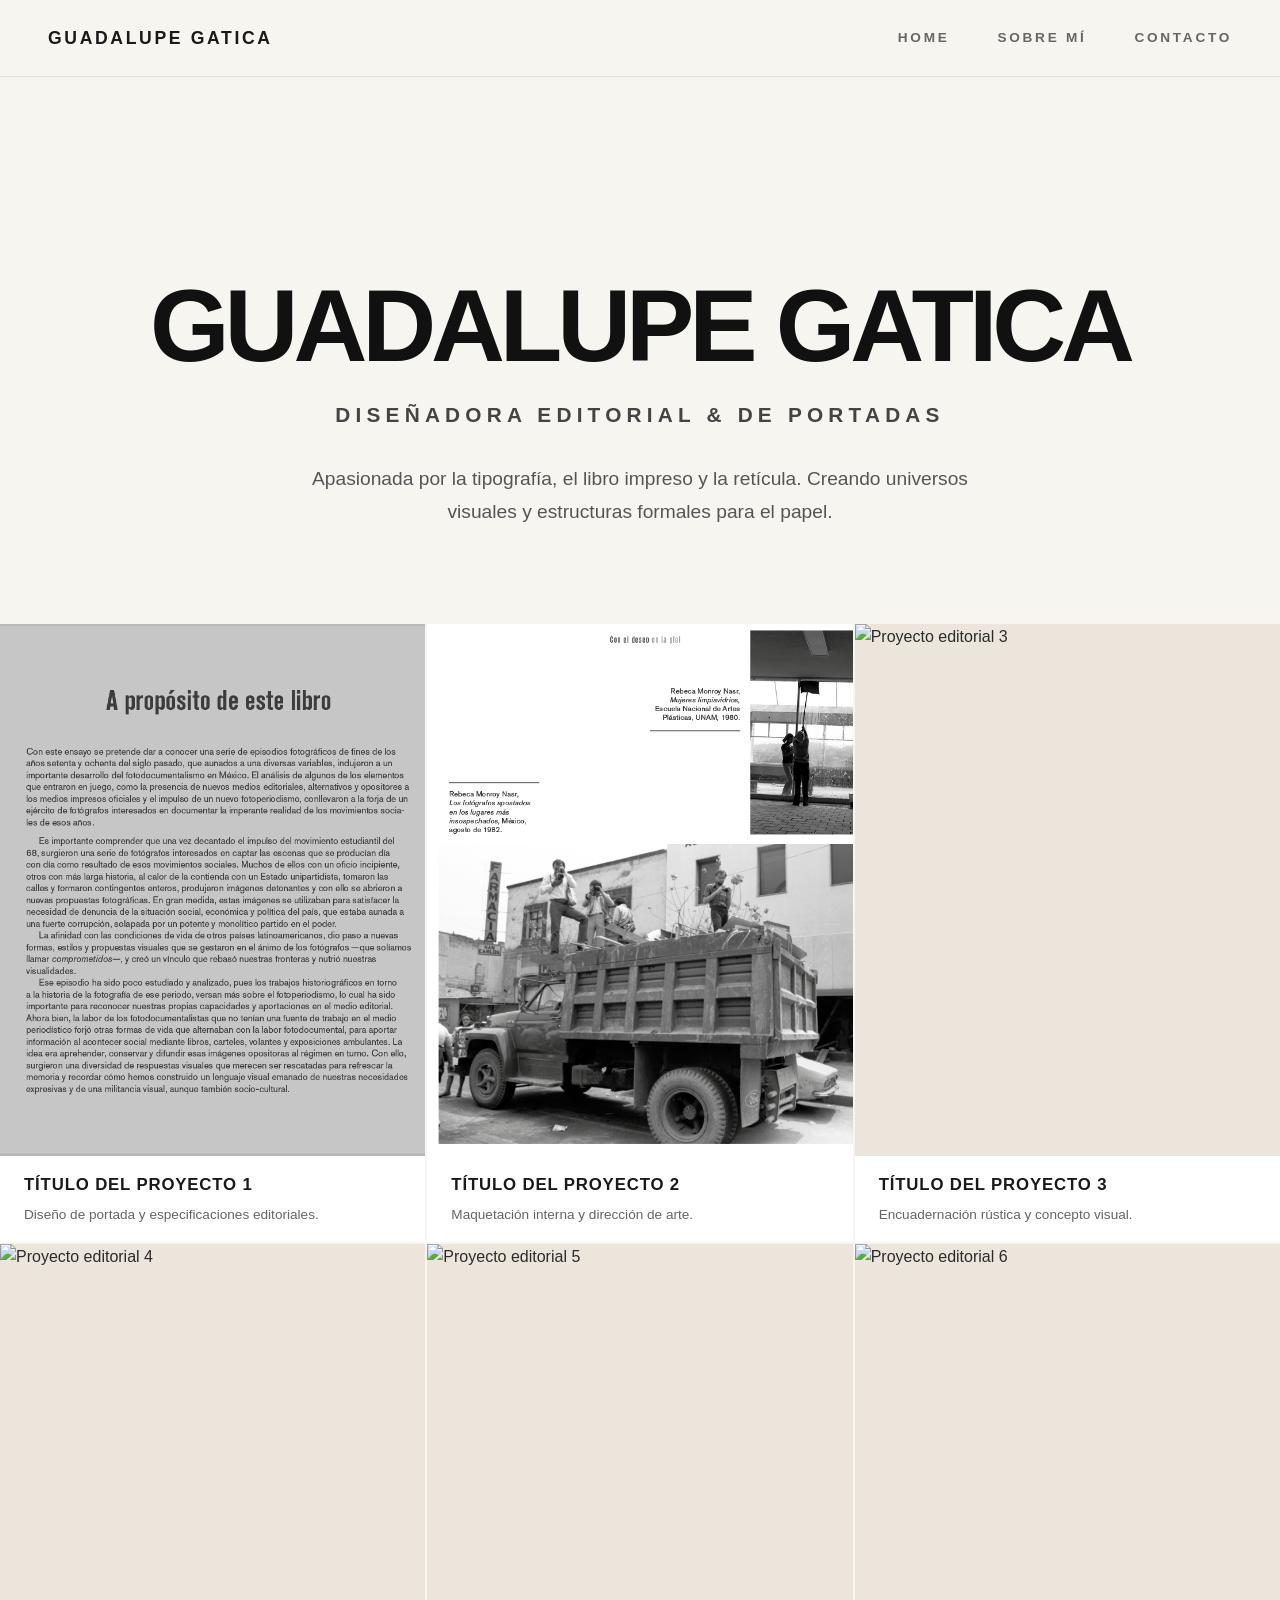
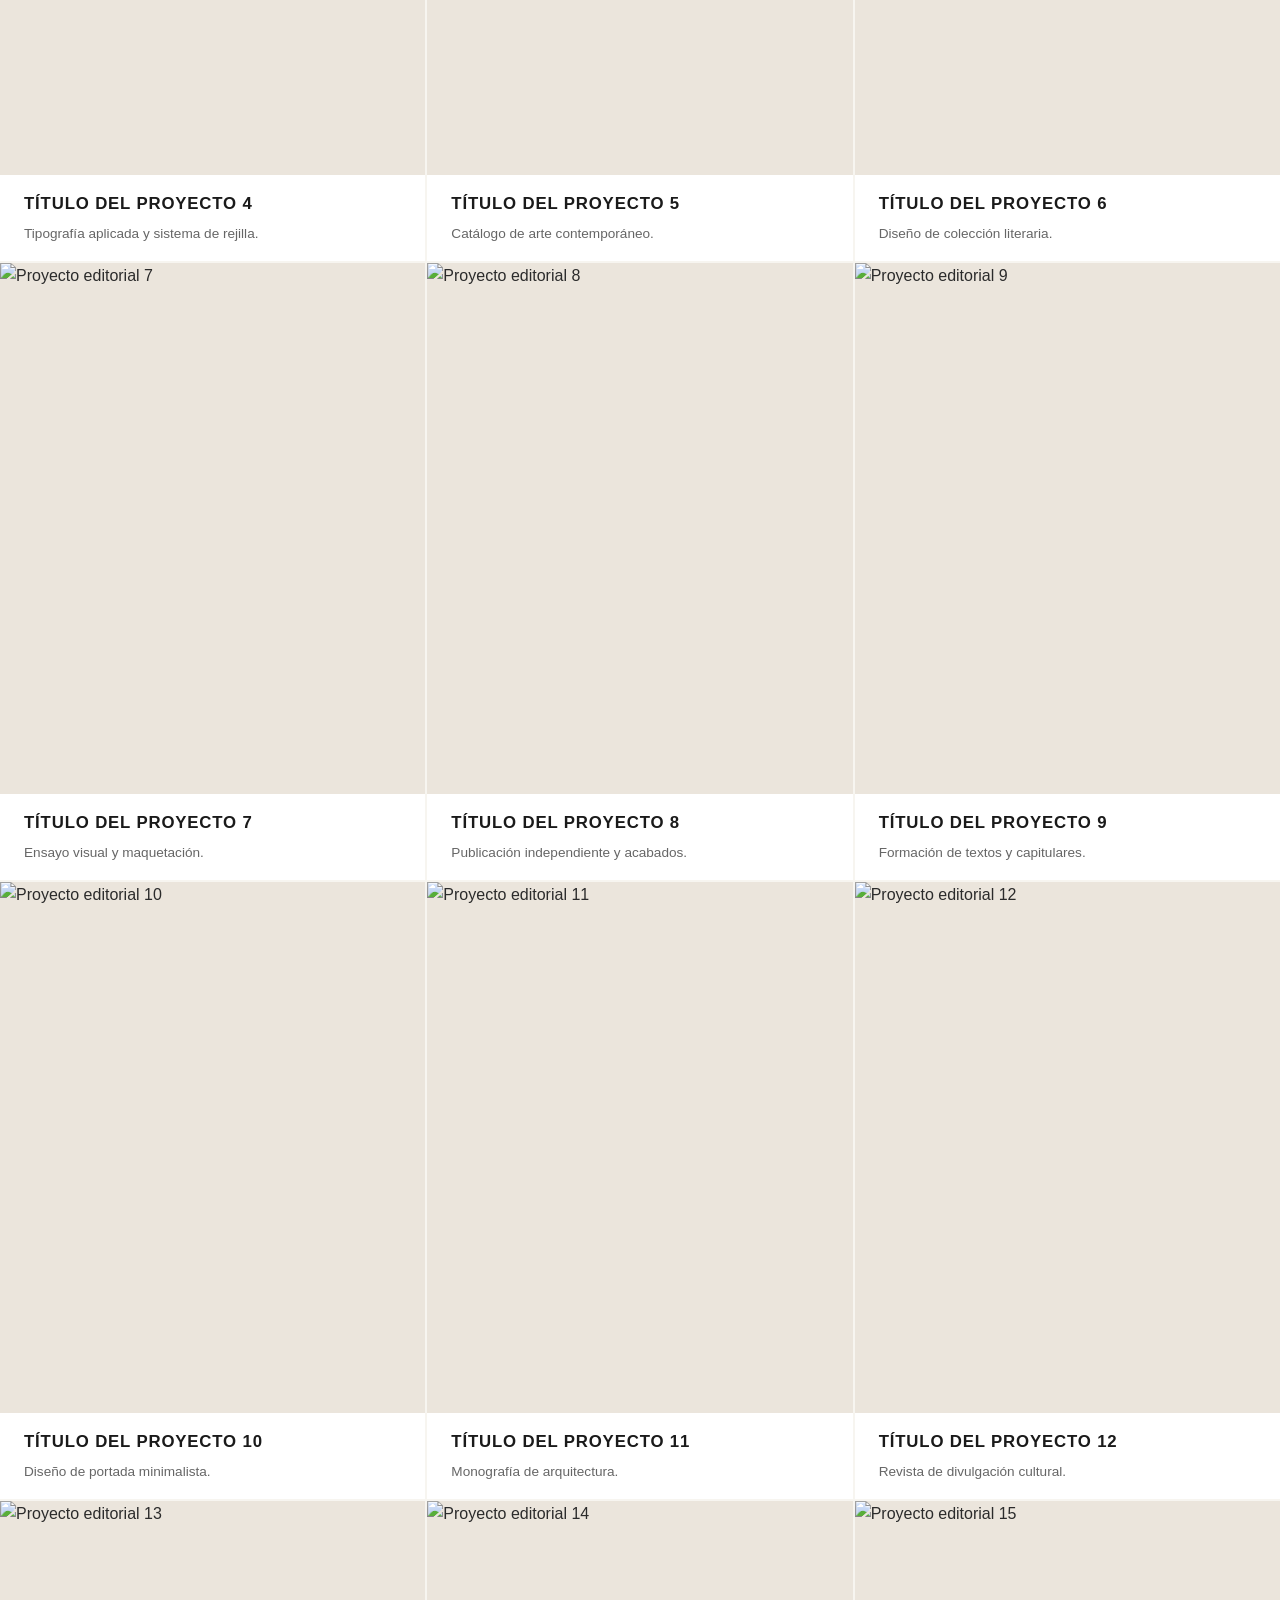
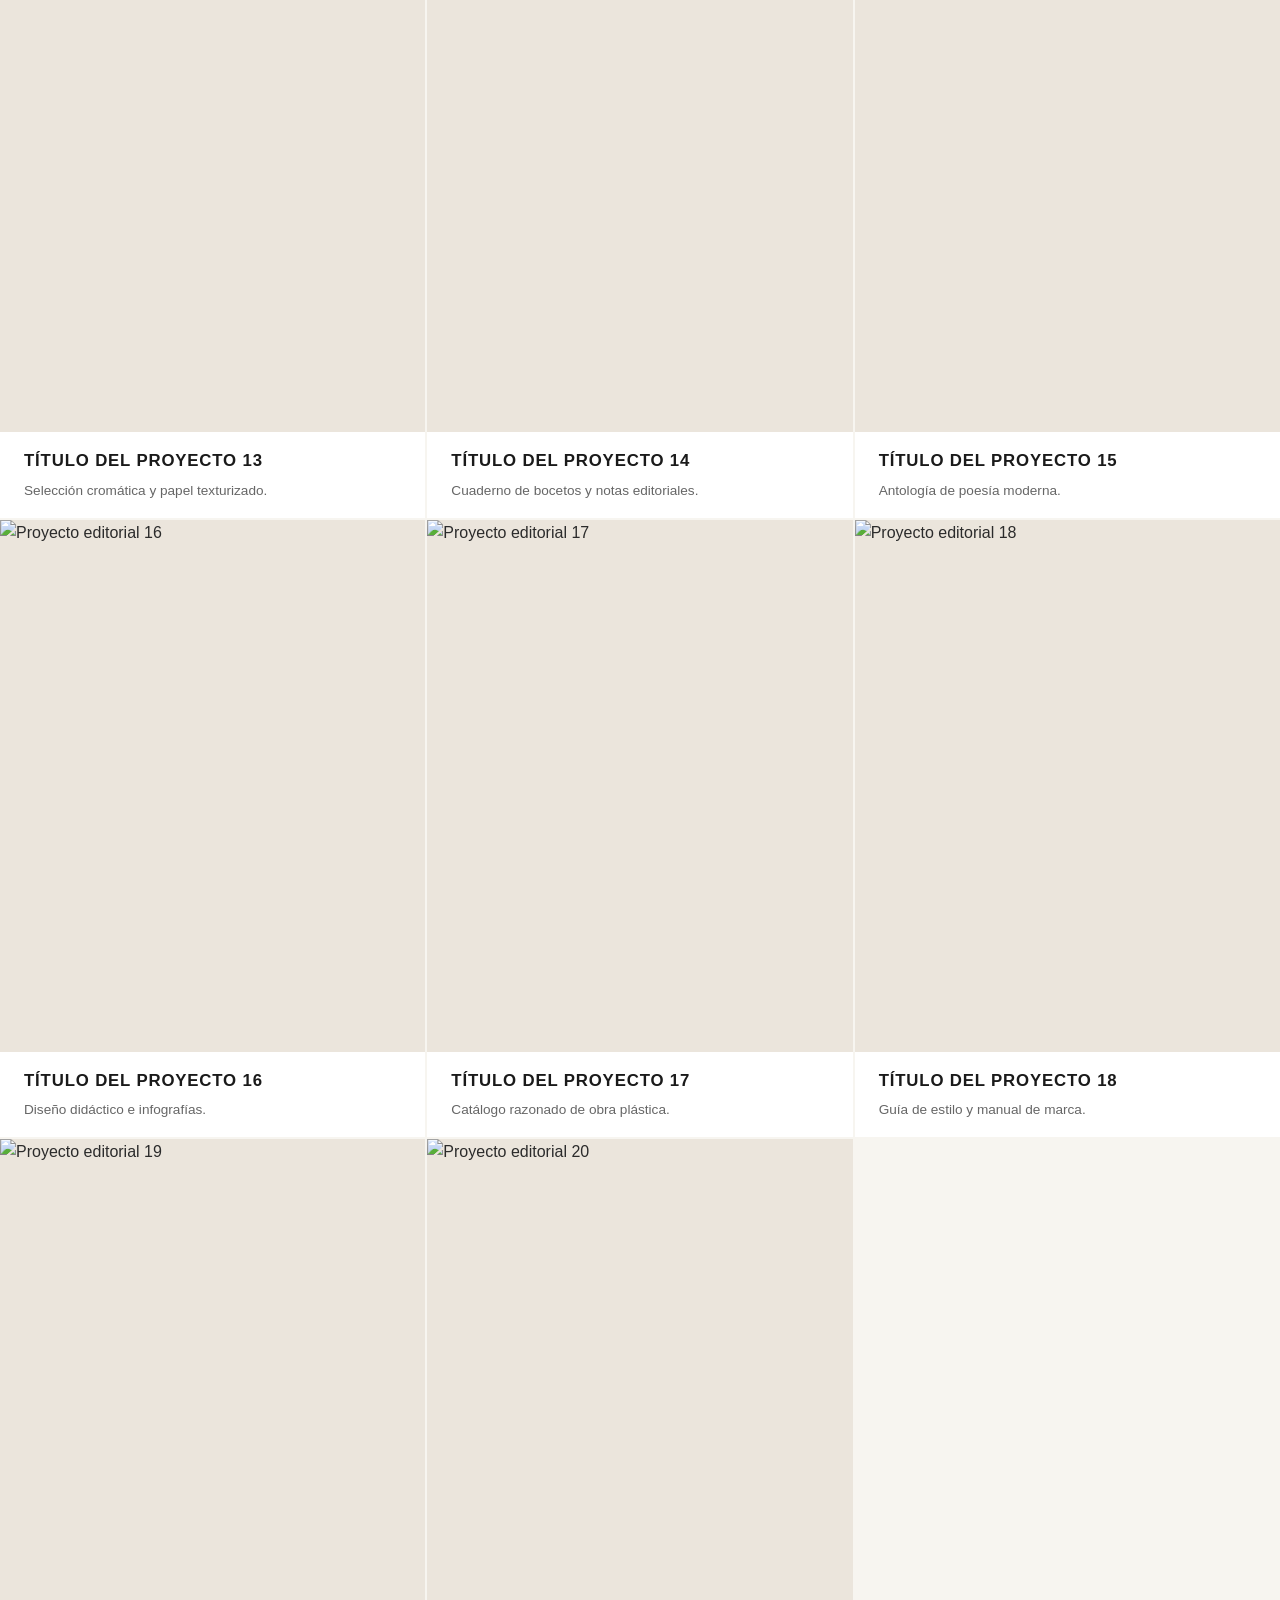
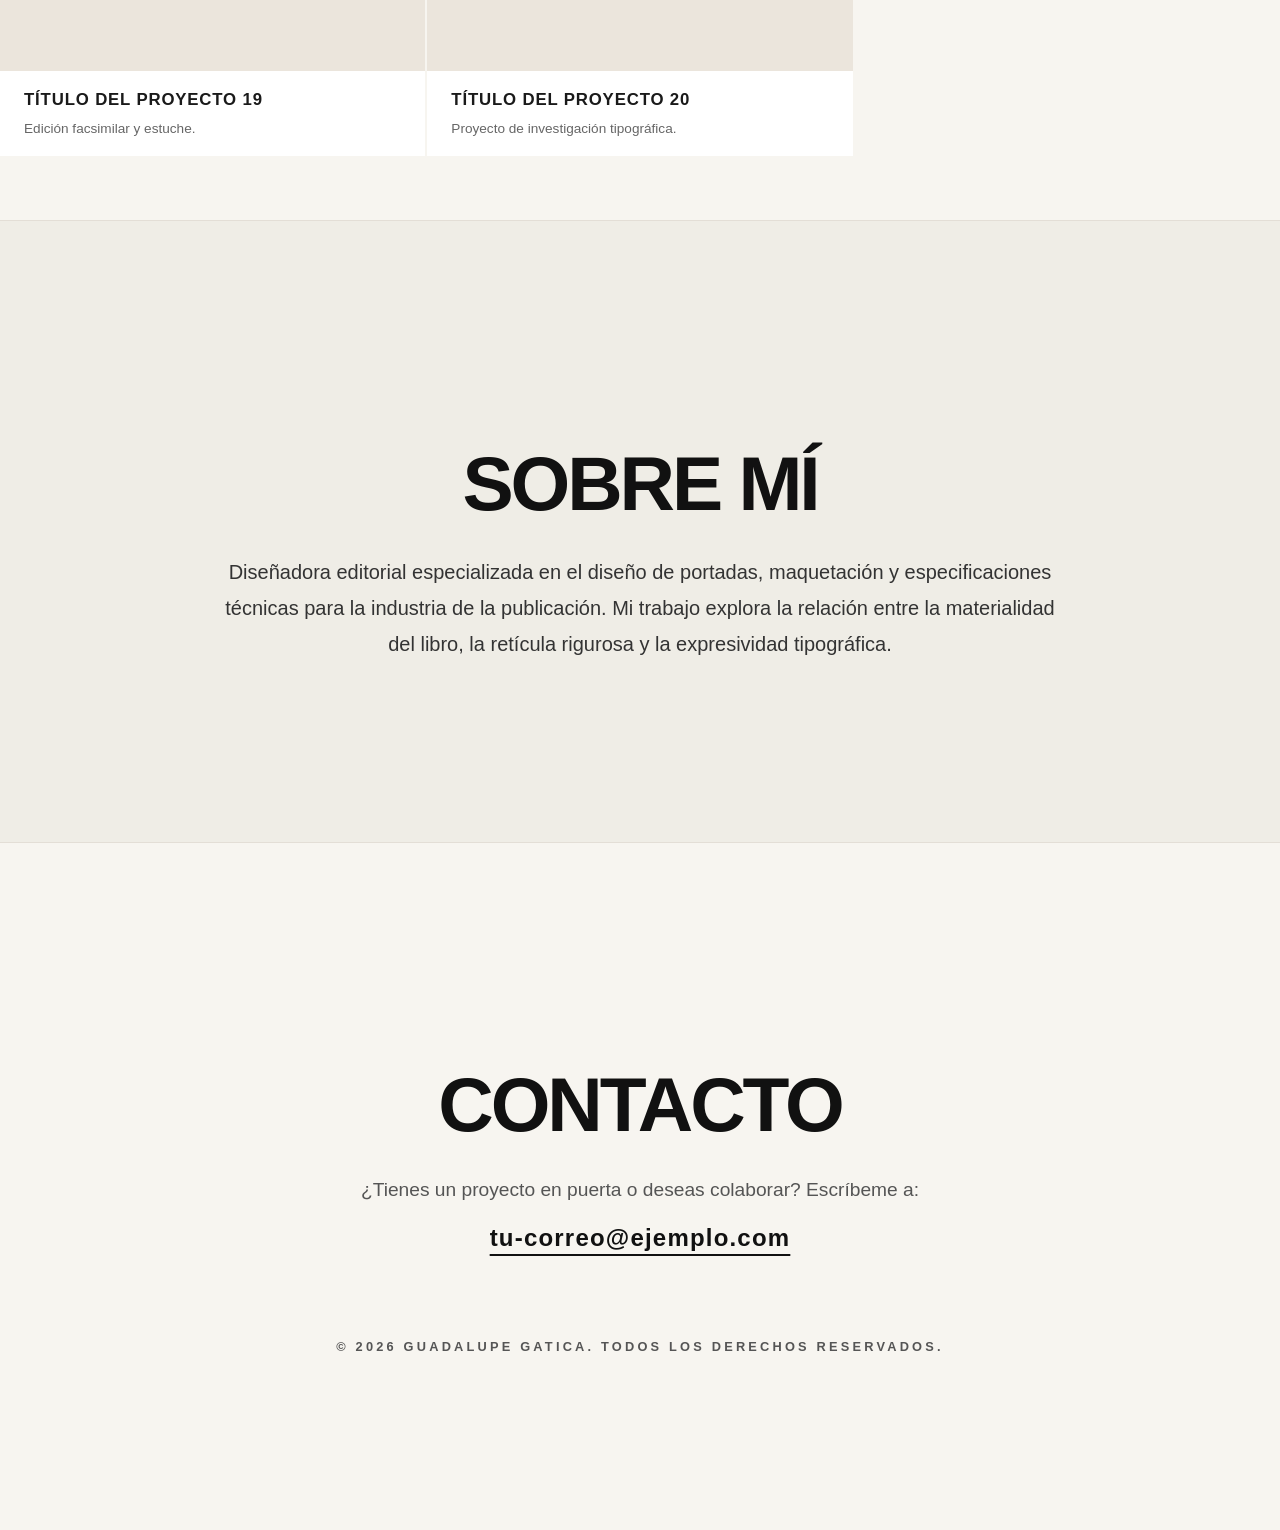
==== index.html @ c005cf49 "Add files via upload" ====
<!DOCTYPE html>
<html lang="es">
<head>
    <meta charset="UTF-8">
    <meta name="viewport" content="width=device-width, initial-scale=1.0">
    <title>Guadalupe Gatica — Diseño Editorial</title>
    <link rel="stylesheet" href="style.css">
</head>
<body>

    <!-- Menú de Navegación Superior -->
    <nav class="navbar">
        <div class="nav-logo"><a href="#home">Guadalupe Gatica</a></div>
        <ul class="nav-links">
            <li><a href="#home">Home</a></li>
            <li><a href="#sobre-mi">Sobre mí</a></li>
            <li><a href="#contacto">Contacto</a></li>
        </ul>
    </nav>

    <!-- Cabecera / Home -->
    <header id="home" class="header">
        <h1 class="bold-title">Guadalupe Gatica</h1>
        <p class="subtitle">Diseñadora editorial & de portadas</p>
        <p class="bio">Apasionada por la tipografía, el libro impreso y la retícula. Creando universos visuales y estructuras formales para el papel.</p>
    </header>

    <!-- Galería con 20 proyectos (Retícula de margen cero e impacto visual total) -->
    <main class="gallery">
        <!-- Proyecto 1 -->
        <article class="project-card">
            <div class="image-container">
                <img src="images/proyecto1.jpg" alt="Proyecto editorial 1" loading="lazy">
            </div>
            <div class="project-info">
                <h2>Título del Proyecto 1</h2>
                <p>Diseño de portada y especificaciones editoriales.</p>
            </div>
        </article>

        <!-- Proyecto 2 -->
        <article class="project-card">
            <div class="image-container">
                <img src="images/proyecto2.jpg" alt="Proyecto editorial 2" loading="lazy">
            </div>
            <div class="project-info">
                <h2>Título del Proyecto 2</h2>
                <p>Maquetación interna y dirección de arte.</p>
            </div>
        </article>

        <!-- Proyecto 3 -->
        <article class="project-card">
            <div class="image-container">
                <img src="images/proyecto3.jpg" alt="Proyecto editorial 3" loading="lazy">
            </div>
            <div class="project-info">
                <h2>Título del Proyecto 3</h2>
                <p>Encuadernación rústica y concepto visual.</p>
            </div>
        </article>

        <!-- Proyecto 4 -->
        <article class="project-card">
            <div class="image-container">
                <img src="images/proyecto4.jpg" alt="Proyecto editorial 4" loading="lazy">
            </div>
            <div class="project-info">
                <h2>Título del Proyecto 4</h2>
                <p>Tipografía aplicada y sistema de rejilla.</p>
            </div>
        </article>

        <!-- Proyecto 5 -->
        <article class="project-card">
            <div class="image-container">
                <img src="images/proyecto5.jpg" alt="Proyecto editorial 5" loading="lazy">
            </div>
            <div class="project-info">
                <h2>Título del Proyecto 5</h2>
                <p>Catálogo de arte contemporáneo.</p>
            </div>
        </article>

        <!-- Proyecto 6 -->
        <article class="project-card">
            <div class="image-container">
                <img src="images/proyecto6.jpg" alt="Proyecto editorial 6" loading="lazy">
            </div>
            <div class="project-info">
                <h2>Título del Proyecto 6</h2>
                <p>Diseño de colección literaria.</p>
            </div>
        </article>

        <!-- Proyecto 7 -->
        <article class="project-card">
            <div class="image-container">
                <img src="images/proyecto7.jpg" alt="Proyecto editorial 7" loading="lazy">
            </div>
            <div class="project-info">
                <h2>Título del Proyecto 7</h2>
                <p>Ensayo visual y maquetación.</p>
            </div>
        </article>

        <!-- Proyecto 8 -->
        <article class="project-card">
            <div class="image-container">
                <img src="images/proyecto8.jpg" alt="Proyecto editorial 8" loading="lazy">
            </div>
            <div class="project-info">
                <h2>Título del Proyecto 8</h2>
                <p>Publicación independiente y acabados.</p>
            </div>
        </article>

        <!-- Proyecto 9 -->
        <article class="project-card">
            <div class="image-container">
                <img src="images/proyecto9.jpg" alt="Proyecto editorial 9" loading="lazy">
            </div>
            <div class="project-info">
                <h2>Título del Proyecto 9</h2>
                <p>Formación de textos y capitulares.</p>
            </div>
        </article>

        <!-- Proyecto 10 -->
        <article class="project-card">
            <div class="image-container">
                <img src="images/proyecto10.jpg" alt="Proyecto editorial 10" loading="lazy">
            </div>
            <div class="project-info">
                <h2>Título del Proyecto 10</h2>
                <p>Diseño de portada minimalista.</p>
            </div>
        </article>

        <!-- Proyecto 11 -->
        <article class="project-card">
            <div class="image-container">
                <img src="images/proyecto11.jpg" alt="Proyecto editorial 11" loading="lazy">
            </div>
            <div class="project-info">
                <h2>Título del Proyecto 11</h2>
                <p>Monografía de arquitectura.</p>
            </div>
        </article>

        <!-- Proyecto 12 -->
        <article class="project-card">
            <div class="image-container">
                <img src="images/proyecto12.jpg" alt="Proyecto editorial 12" loading="lazy">
            </div>
            <div class="project-info">
                <h2>Título del Proyecto 12</h2>
                <p>Revista de divulgación cultural.</p>
            </div>
        </article>

        <!-- Proyecto 13 -->
        <article class="project-card">
            <div class="image-container">
                <img src="images/proyecto13.jpg" alt="Proyecto editorial 13" loading="lazy">
            </div>
            <div class="project-info">
                <h2>Título del Proyecto 13</h2>
                <p>Selección cromática y papel texturizado.</p>
            </div>
        </article>

        <!-- Proyecto 14 -->
        <article class="project-card">
            <div class="image-container">
                <img src="images/proyecto14.jpg" alt="Proyecto editorial 14" loading="lazy">
            </div>
            <div class="project-info">
                <h2>Título del Proyecto 14</h2>
                <p>Cuaderno de bocetos y notas editoriales.</p>
            </div>
        </article>

        <!-- Proyecto 15 -->
        <article class="project-card">
            <div class="image-container">
                <img src="images/proyecto15.jpg" alt="Proyecto editorial 15" loading="lazy">
            </div>
            <div class="project-info">
                <h2>Título del Proyecto 15</h2>
                <p>Antología de poesía moderna.</p>
            </div>
        </article>

        <!-- Proyecto 16 -->
        <article class="project-card">
            <div class="image-container">
                <img src="images/proyecto16.jpg" alt="Proyecto editorial 16" loading="lazy">
            </div>
            <div class="project-info">
                <h2>Título del Proyecto 16</h2>
                <p>Diseño didáctico e infografías.</p>
            </div>
        </article>

        <!-- Proyecto 17 -->
        <article class="project-card">
            <div class="image-container">
                <img src="images/proyecto17.jpg" alt="Proyecto editorial 17" loading="lazy">
            </div>
            <div class="project-info">
                <h2>Título del Proyecto 17</h2>
                <p>Catálogo razonado de obra plástica.</p>
            </div>
        </article>

        <!-- Proyecto 18 -->
        <article class="project-card">
            <div class="image-container">
                <img src="images/proyecto18.jpg" alt="Proyecto editorial 18" loading="lazy">
            </div>
            <div class="project-info">
                <h2>Título del Proyecto 18</h2>
                <p>Guía de estilo y manual de marca.</p>
            </div>
        </article>

        <!-- Proyecto 19 -->
        <article class="project-card">
            <div class="image-container">
                <img src="images/proyecto19.jpg" alt="Proyecto editorial 19" loading="lazy">
            </div>
            <div class="project-info">
                <h2>Título del Proyecto 19</h2>
                <p>Edición facsimilar y estuche.</p>
            </div>
        </article>

        <!-- Proyecto 20 -->
        <article class="project-card">
            <div class="image-container">
                <img src="images/proyecto20.jpg" alt="Proyecto editorial 20" loading="lazy">
            </div>
            <div class="project-info">
                <h2>Título del Proyecto 20</h2>
                <p>Proyecto de investigación tipográfica.</p>
            </div>
        </article>
    </main>

    <!-- Sección Sobre Mí -->
    <section id="sobre-mi" class="about-section">
        <div class="about-content">
            <h2 class="section-title">Sobre mí</h2>
            <p>Diseñadora editorial especializada en el diseño de portadas, maquetación y especificaciones técnicas para la industria de la publicación. Mi trabajo explora la relación entre la materialidad del libro, la retícula rigurosa y la expresividad tipográfica.</p>
        </div>
    </section>

    <!-- Sección Contacto -->
    <footer id="contacto" class="footer">
        <h2 class="section-title">Contacto</h2>
        <p>¿Tienes un proyecto en puerta o deseas colaborar? Escríbeme a:</p>
        <p><a href="mailto:tu-correo@ejemplo.com" class="email-link">tu-correo@ejemplo.com</a></p>
        <p class="copyright">© 2026 Guadalupe Gatica. Todos los derechos reservados.</p>
    </footer>

</body>
</html>
---- style.css ----
/* Configuración general y suavizado de scroll */
html {
    scroll-behavior: smooth;
}

body {
    margin: 0;
    padding: 0;
    font-family: -apple-system, BlinkMacSystemFont, "Segoe UI", Roboto, Helvetica, Arial, sans-serif;
    background-color: #f7f5f0; /* Tono arena / neutro cálido muy editorial */
    color: #2b2b2b;
    line-height: 1.6;
}

/* Barra de navegación superior fija y elegante */
.navbar {
    position: fixed;
    top: 0;
    left: 0;
    width: 100%;
    background-color: rgba(247, 245, 240, 0.95);
    backdrop-filter: blur(8px);
    display: flex;
    justify-content: space-between;
    align-items: center;
    padding: 1.5rem 3rem;
    box-sizing: border-box;
    border-bottom: 1px solid #e3ded6;
    z-index: 1000;
}

.nav-logo a {
    text-decoration: none;
    font-size: 1.1rem;
    font-weight: 800;
    letter-spacing: 0.15em;
    color: #1a1a1a;
    text-transform: uppercase;
}

.nav-links {
    list-style: none;
    display: flex;
    gap: 3rem;
    margin: 0;
    padding: 0;
    font-size: 0.85rem;
    font-weight: 700;
    letter-spacing: 0.2em;
    text-transform: uppercase;
}

.nav-links a {
    text-decoration: none;
    color: #666;
    transition: color 0.3s ease;
}

.nav-links a:hover {
    color: #1a1a1a;
}

/* Cabecera / Home con tipografía masiva, audaz y expandida */
.header {
    padding: 13rem 2rem 6rem 2rem;
    text-align: center;
    max-width: 1200px;
    margin: 0 auto;
}

.header .bold-title {
    font-size: clamp(3.5rem, 8vw, 7rem); /* Título ultra masivo y responsivo */
    font-weight: 900;
    letter-spacing: -0.05em;
    line-height: 0.95;
    margin-bottom: 1.5rem;
    color: #111;
    text-transform: uppercase;
}

.header .subtitle {
    font-size: 1.3rem;
    font-weight: 700;
    color: #444;
    text-transform: uppercase;
    letter-spacing: 0.25em;
    margin-bottom: 2rem;
}

.header .bio {
    font-size: 1.2rem;
    color: #555;
    max-width: 700px;
    margin: 0 auto;
    line-height: 1.7;
}

/* Galería de proyectos: Margen CERO con los bordes del navegador e imágenes gigantescas */
.gallery {
    display: grid;
    grid-template-columns: repeat(auto-fill, minmax(340px, 1fr));
    gap: 2px; /* Margen mínimo absoluto entre imágenes */
    padding: 0; /* Cero padding lateral para tocar los límites de la pantalla */
    width: 100%;
    box-sizing: border-box;
    margin: 0 0 4rem 0;
}

.project-card {
    background: #ffffff;
    border-radius: 0;
    overflow: hidden;
    position: relative;
    display: flex;
    flex-direction: column;
}

.image-container {
    width: 100%;
    aspect-ratio: 4/5; /* Formato vertical imponente para portadas */
    background-color: #ebe5dc;
    overflow: hidden;
}

.project-card img {
    width: 100%;
    height: 100%;
    object-fit: cover;
    transition: transform 0.6s cubic-bezier(0.16, 1, 0.3, 1);
}

.project-card:hover img {
    transform: scale(1.03);
}

/* Información del proyecto integrada de forma minimalista */
.project-info {
    padding: 1rem 1.5rem;
    background: #ffffff;
}

.project-info h2 {
    font-size: 1.05rem;
    font-weight: 800;
    letter-spacing: 0.05em;
    margin: 0 0 0.3rem 0;
    color: #1a1a1a;
    text-transform: uppercase;
}

.project-info p {
    font-size: 0.85rem;
    color: #666;
    margin: 0;
}

/* Sección Sobre Mí y Contacto con tipografías icónicas y extendidas */
.about-section {
    padding: 10rem 2rem;
    background-color: #efede6;
    border-top: 1px solid #e3ded6;
    border-bottom: 1px solid #e3ded6;
    text-align: center;
}

.about-content {
    max-width: 850px;
    margin: 0 auto;
}

.section-title {
    font-size: clamp(2.5rem, 6vw, 5rem); /* Títulos atrevidos y monumentales */
    font-weight: 900;
    text-transform: uppercase;
    letter-spacing: -0.04em;
    margin-bottom: 2rem;
    color: #111;
    line-height: 1;
}

.about-section p {
    font-size: 1.25rem;
    color: #333;
    line-height: 1.8;
}

/* Footer / Contacto */
.footer {
    padding: 10rem 2rem;
    text-align: center;
    background-color: #f7f5f0;
}

.footer p {
    color: #555;
    margin: 0.8rem 0;
    font-size: 1.2rem;
}

.email-link {
    color: #111;
    font-weight: 800;
    font-size: 1.5rem;
    text-decoration: underline;
    text-underline-offset: 8px;
    letter-spacing: 0.05em;
}

.copyright {
    font-size: 0.8rem !important;
    color: #888;
    margin-top: 5rem !important;
    text-transform: uppercase;
    letter-spacing: 0.25em;
    font-weight: 700;
}

/* Responsivo para celulares */
@media (max-width: 768px) {
    .navbar {
        padding: 1rem 1.5rem;
        flex-direction: column;
        gap: 0.8rem;
    }
    .nav-links {
        gap: 1.5rem;
    }
    .header {
        padding: 10rem 1rem 4rem 1rem;
    }
    .gallery {
        grid-template-columns: 1fr; /* Una sola columna masiva en móviles */
    }
}
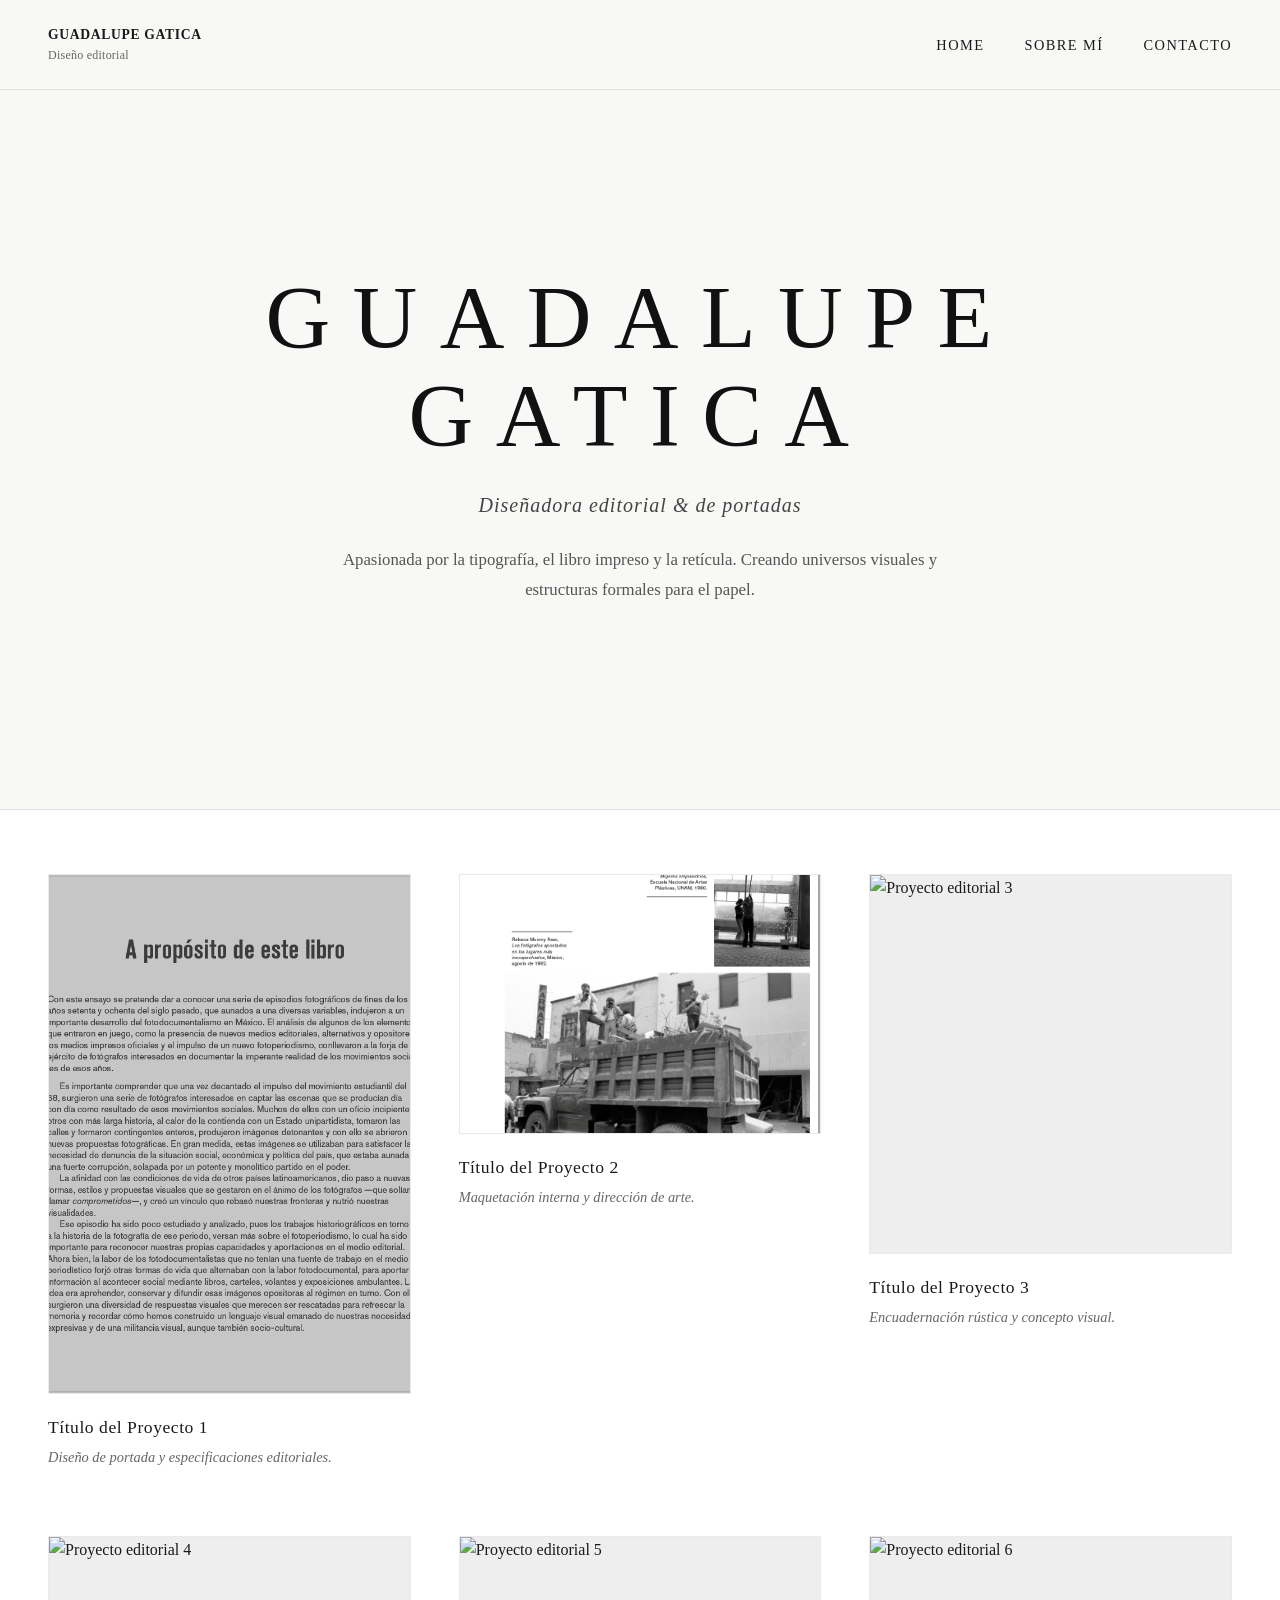
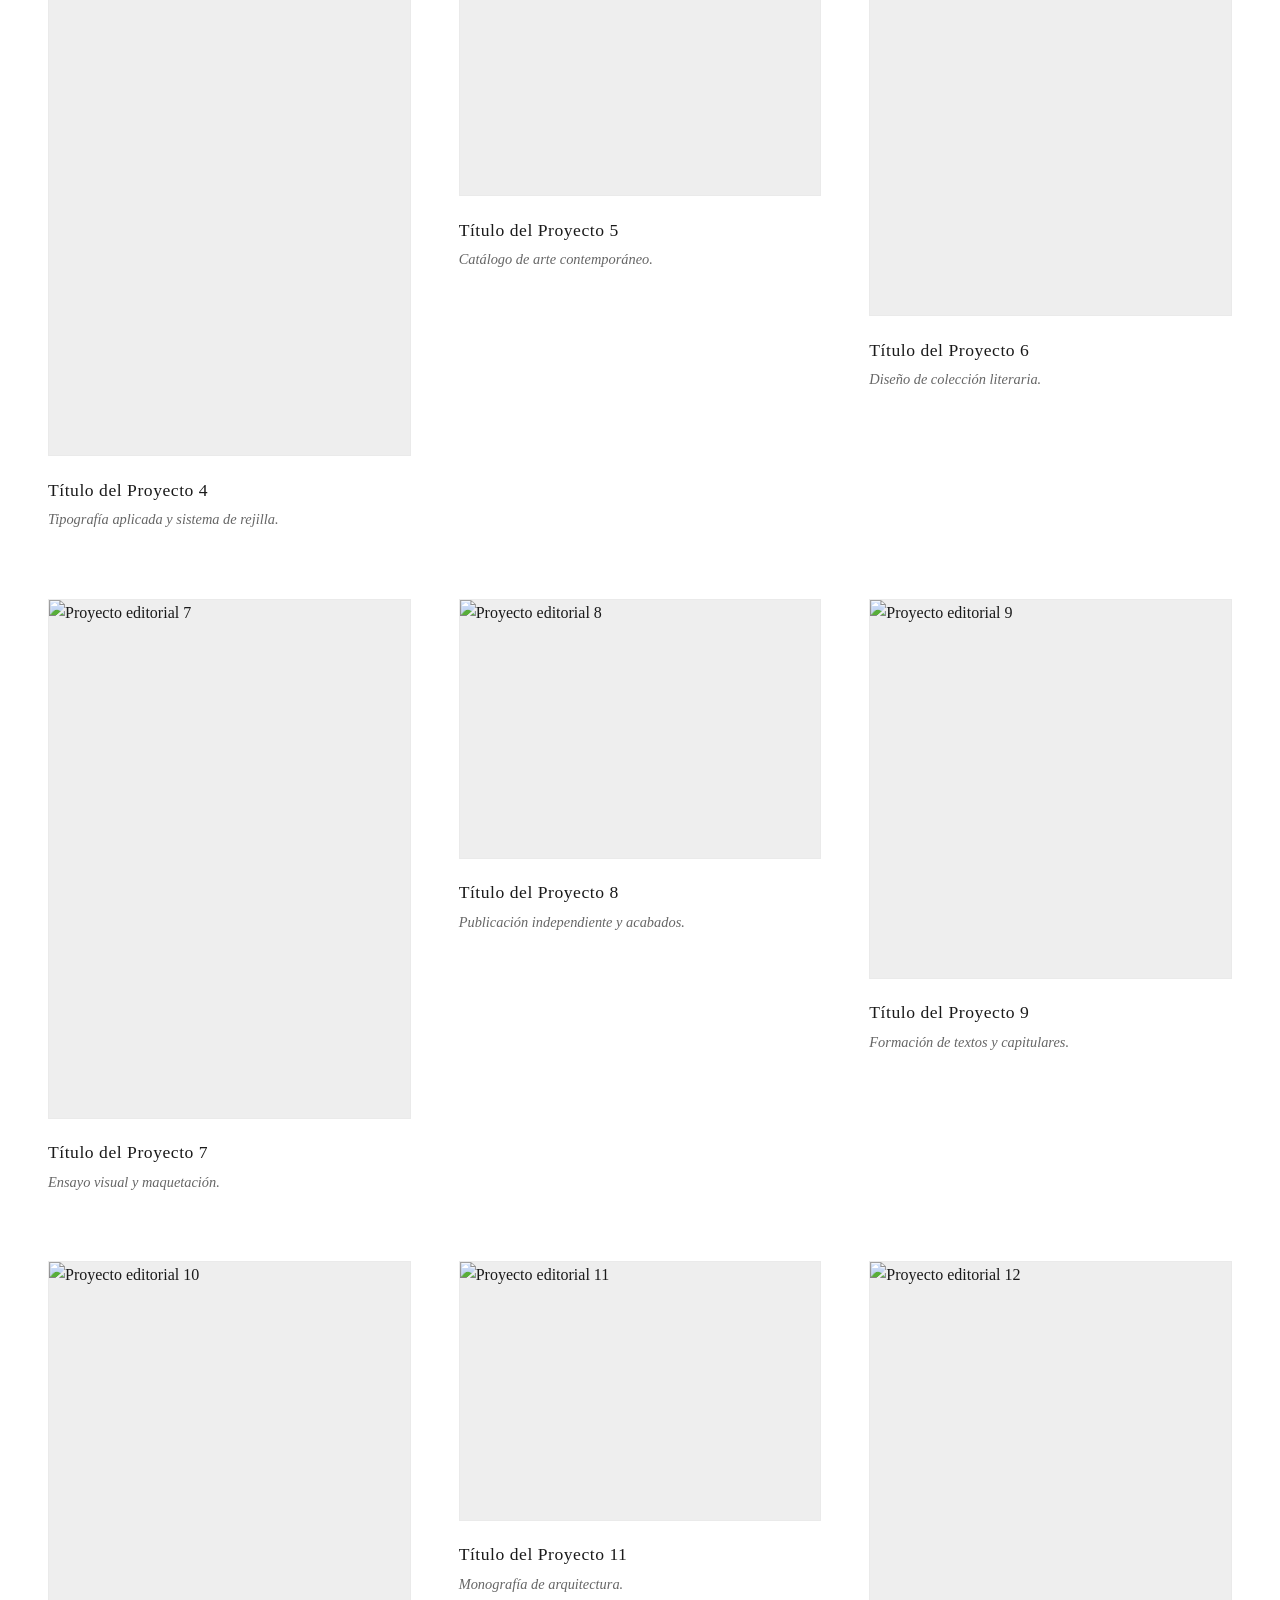
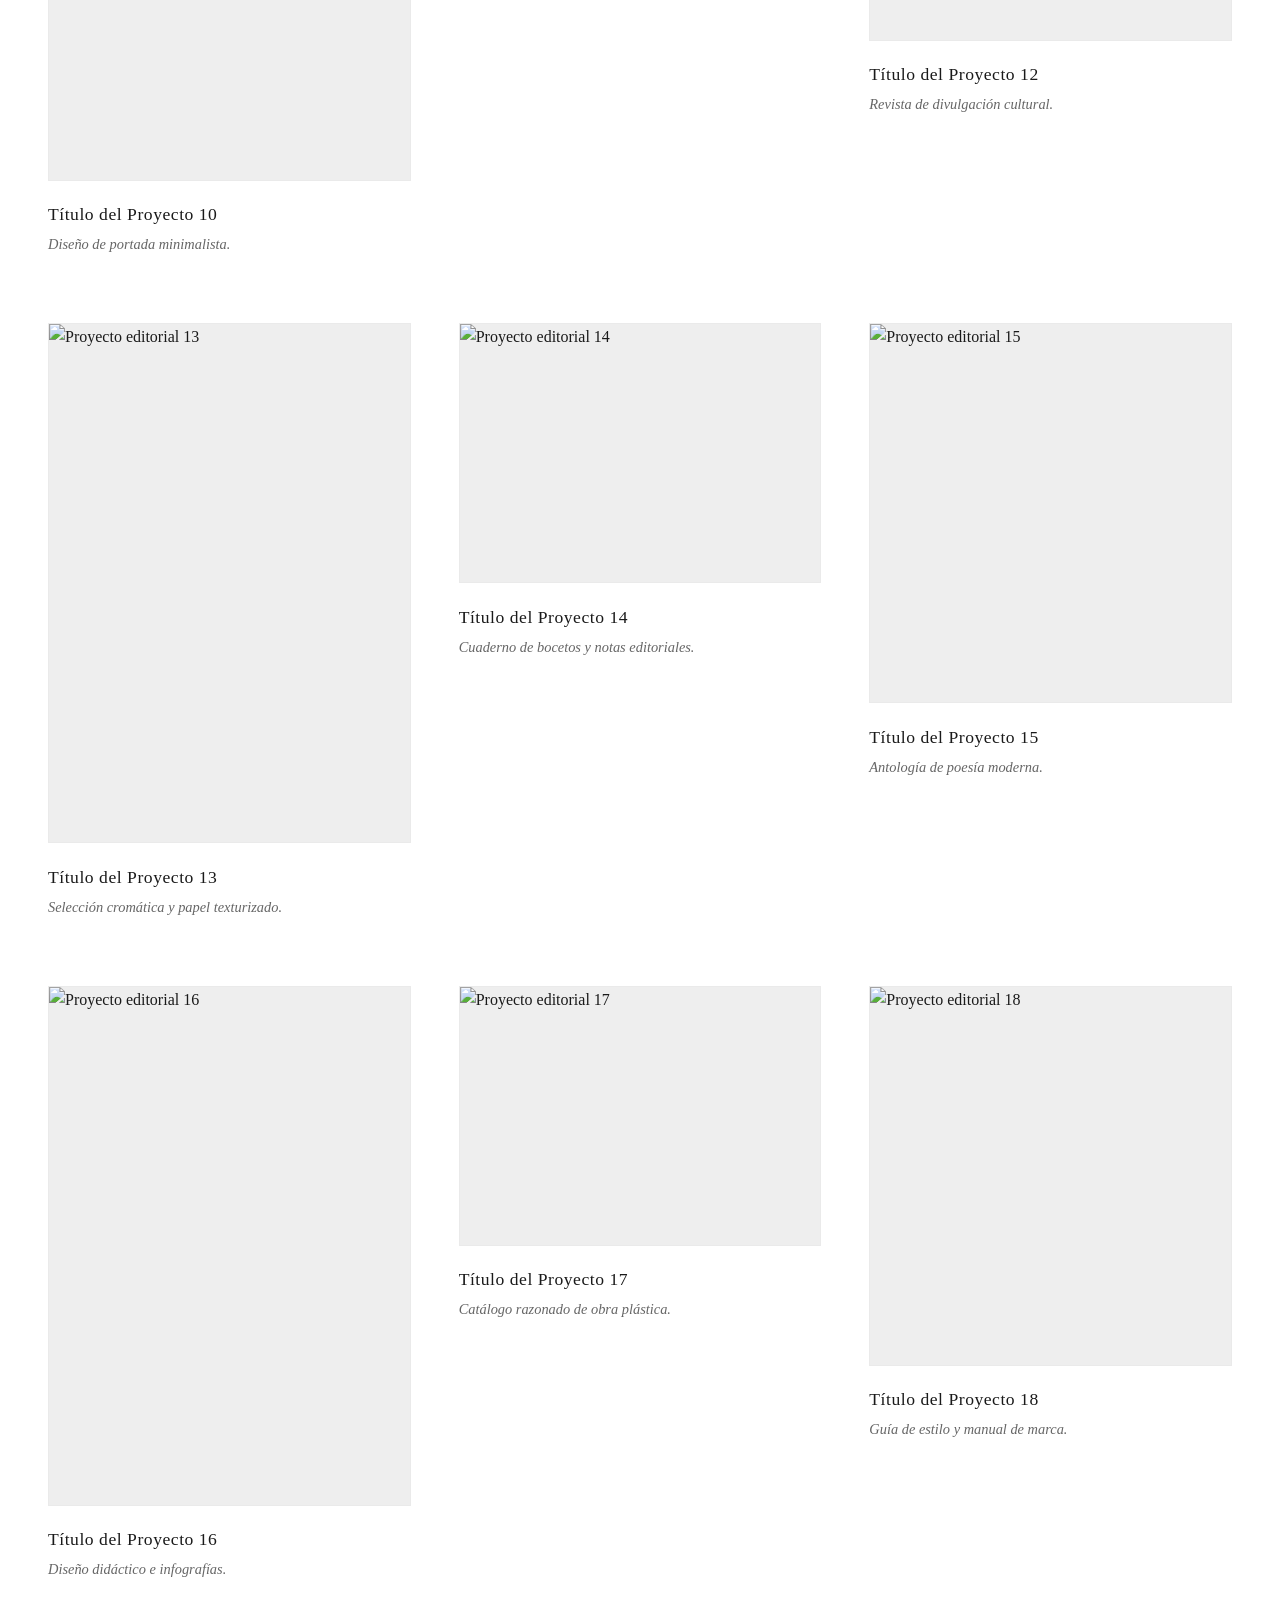
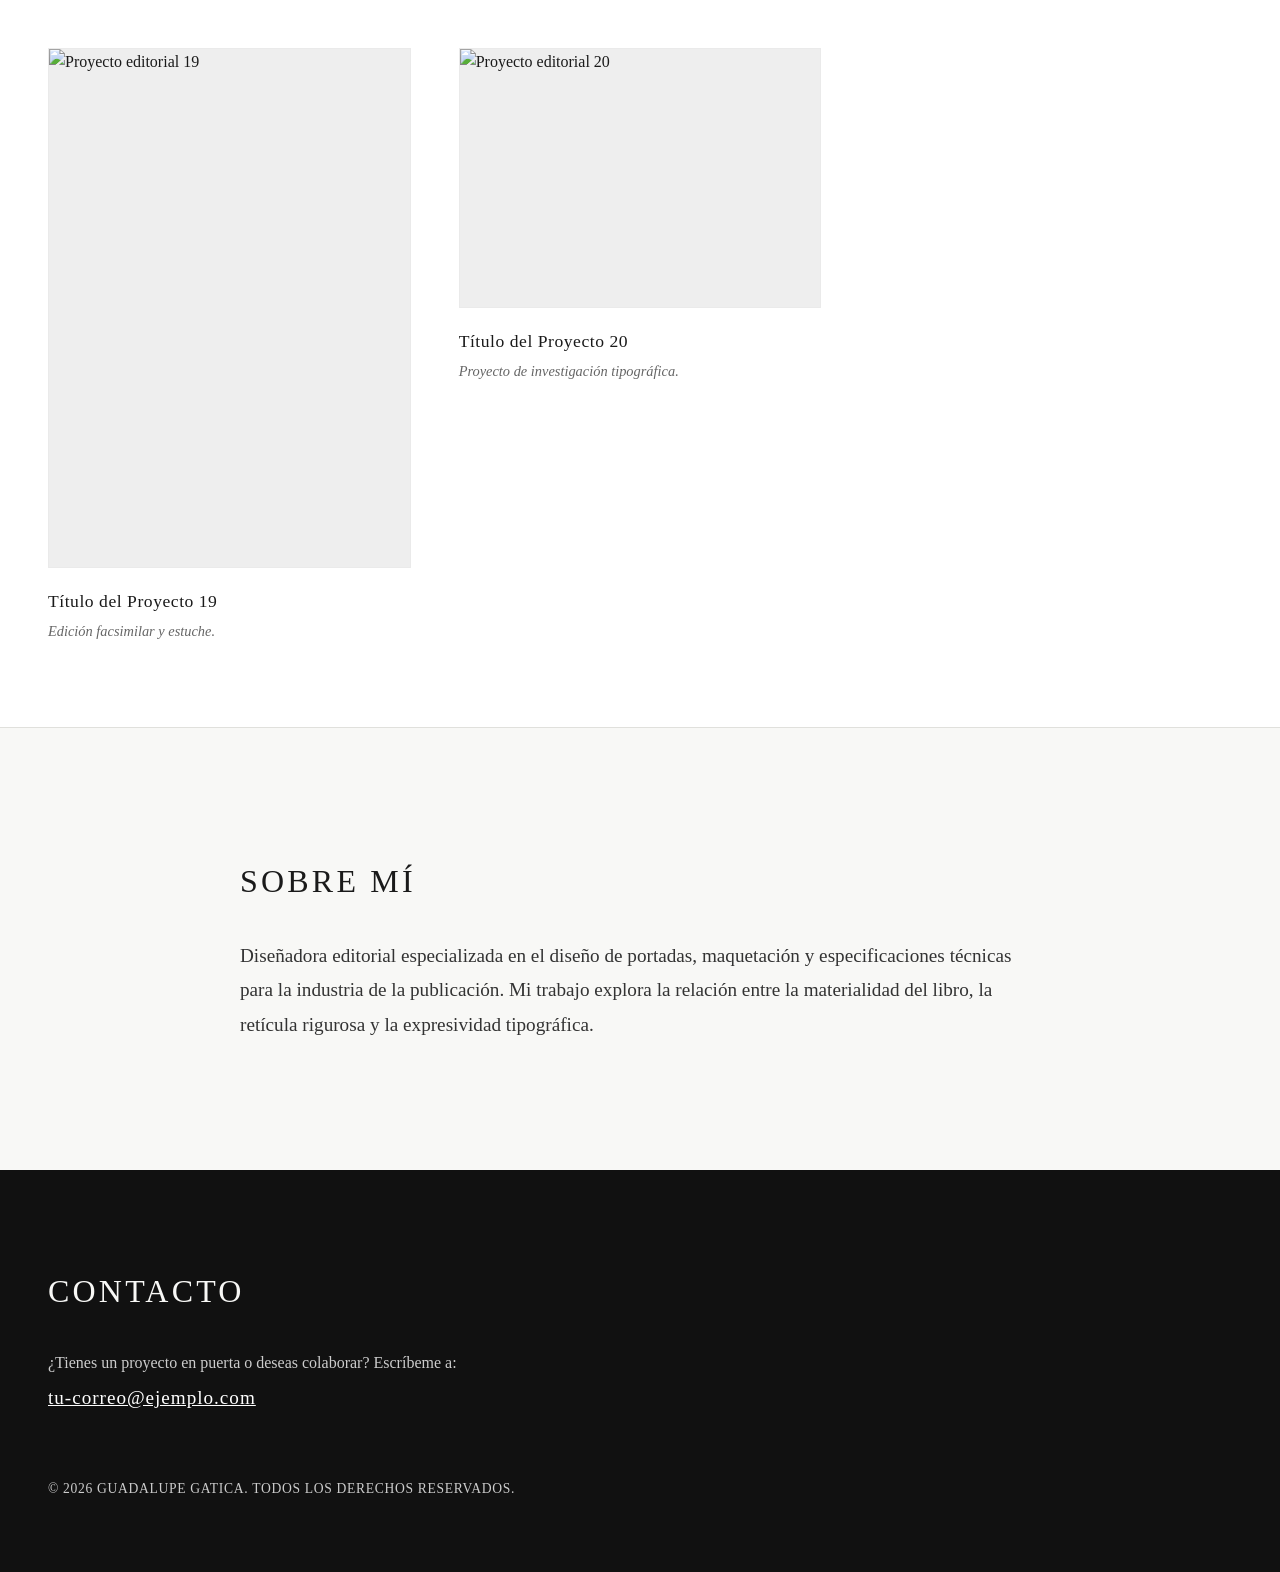
==== commit 1d3972e6: "Add files via upload" ====
--- a/index.html
+++ b/index.html
@@ -10,7 +10,12 @@
 
     <!-- Menú de Navegación Superior -->
     <nav class="navbar">
-        <div class="nav-logo"><a href="#home">Guadalupe Gatica</a></div>
+        <div class="nav-logo">
+            <a href="#home">
+                <span class="logo-name">Guadalupe Gatica</span>
+                <span class="logo-sub">Diseño editorial</span>
+            </a>
+        </div>
         <ul class="nav-links">
             <li><a href="#home">Home</a></li>
             <li><a href="#sobre-mi">Sobre mí</a></li>
@@ -25,10 +30,10 @@
         <p class="bio">Apasionada por la tipografía, el libro impreso y la retícula. Creando universos visuales y estructuras formales para el papel.</p>
     </header>
 
-    <!-- Galería con 20 proyectos (Retícula de margen cero e impacto visual total) -->
+    <!-- Galería Dinámica Asimétrica (20 proyectos con alturas variadas) -->
     <main class="gallery">
         <!-- Proyecto 1 -->
-        <article class="project-card">
+        <article class="project-card size-tall">
             <div class="image-container">
                 <img src="images/proyecto1.jpg" alt="Proyecto editorial 1" loading="lazy">
             </div>
@@ -39,7 +44,7 @@
         </article>
 
         <!-- Proyecto 2 -->
-        <article class="project-card">
+        <article class="project-card size-short">
             <div class="image-container">
                 <img src="images/proyecto2.jpg" alt="Proyecto editorial 2" loading="lazy">
             </div>
@@ -50,7 +55,7 @@
         </article>
 
         <!-- Proyecto 3 -->
-        <article class="project-card">
+        <article class="project-card size-medium">
             <div class="image-container">
                 <img src="images/proyecto3.jpg" alt="Proyecto editorial 3" loading="lazy">
             </div>
@@ -61,7 +66,7 @@
         </article>
 
         <!-- Proyecto 4 -->
-        <article class="project-card">
+        <article class="project-card size-tall">
             <div class="image-container">
                 <img src="images/proyecto4.jpg" alt="Proyecto editorial 4" loading="lazy">
             </div>
@@ -72,7 +77,7 @@
         </article>
 
         <!-- Proyecto 5 -->
-        <article class="project-card">
+        <article class="project-card size-short">
             <div class="image-container">
                 <img src="images/proyecto5.jpg" alt="Proyecto editorial 5" loading="lazy">
             </div>
@@ -83,7 +88,7 @@
         </article>
 
         <!-- Proyecto 6 -->
-        <article class="project-card">
+        <article class="project-card size-medium">
             <div class="image-container">
                 <img src="images/proyecto6.jpg" alt="Proyecto editorial 6" loading="lazy">
             </div>
@@ -94,7 +99,7 @@
         </article>
 
         <!-- Proyecto 7 -->
-        <article class="project-card">
+        <article class="project-card size-tall">
             <div class="image-container">
                 <img src="images/proyecto7.jpg" alt="Proyecto editorial 7" loading="lazy">
             </div>
@@ -105,7 +110,7 @@
         </article>
 
         <!-- Proyecto 8 -->
-        <article class="project-card">
+        <article class="project-card size-short">
             <div class="image-container">
                 <img src="images/proyecto8.jpg" alt="Proyecto editorial 8" loading="lazy">
             </div>
@@ -116,7 +121,7 @@
         </article>
 
         <!-- Proyecto 9 -->
-        <article class="project-card">
+        <article class="project-card size-medium">
             <div class="image-container">
                 <img src="images/proyecto9.jpg" alt="Proyecto editorial 9" loading="lazy">
             </div>
@@ -127,7 +132,7 @@
         </article>
 
         <!-- Proyecto 10 -->
-        <article class="project-card">
+        <article class="project-card size-tall">
             <div class="image-container">
                 <img src="images/proyecto10.jpg" alt="Proyecto editorial 10" loading="lazy">
             </div>
@@ -138,7 +143,7 @@
         </article>
 
         <!-- Proyecto 11 -->
-        <article class="project-card">
+        <article class="project-card size-short">
             <div class="image-container">
                 <img src="images/proyecto11.jpg" alt="Proyecto editorial 11" loading="lazy">
             </div>
@@ -149,7 +154,7 @@
         </article>
 
         <!-- Proyecto 12 -->
-        <article class="project-card">
+        <article class="project-card size-medium">
             <div class="image-container">
                 <img src="images/proyecto12.jpg" alt="Proyecto editorial 12" loading="lazy">
             </div>
@@ -160,7 +165,7 @@
         </article>
 
         <!-- Proyecto 13 -->
-        <article class="project-card">
+        <article class="project-card size-tall">
             <div class="image-container">
                 <img src="images/proyecto13.jpg" alt="Proyecto editorial 13" loading="lazy">
             </div>
@@ -171,7 +176,7 @@
         </article>
 
         <!-- Proyecto 14 -->
-        <article class="project-card">
+        <article class="project-card size-short">
             <div class="image-container">
                 <img src="images/proyecto14.jpg" alt="Proyecto editorial 14" loading="lazy">
             </div>
@@ -182,7 +187,7 @@
         </article>
 
         <!-- Proyecto 15 -->
-        <article class="project-card">
+        <article class="project-card size-medium">
             <div class="image-container">
                 <img src="images/proyecto15.jpg" alt="Proyecto editorial 15" loading="lazy">
             </div>
@@ -193,7 +198,7 @@
         </article>
 
         <!-- Proyecto 16 -->
-        <article class="project-card">
+        <article class="project-card size-tall">
             <div class="image-container">
                 <img src="images/proyecto16.jpg" alt="Proyecto editorial 16" loading="lazy">
             </div>
@@ -204,7 +209,7 @@
         </article>
 
         <!-- Proyecto 17 -->
-        <article class="project-card">
+        <article class="project-card size-short">
             <div class="image-container">
                 <img src="images/proyecto17.jpg" alt="Proyecto editorial 17" loading="lazy">
             </div>
@@ -215,7 +220,7 @@
         </article>
 
         <!-- Proyecto 18 -->
-        <article class="project-card">
+        <article class="project-card size-medium">
             <div class="image-container">
                 <img src="images/proyecto18.jpg" alt="Proyecto editorial 18" loading="lazy">
             </div>
@@ -226,7 +231,7 @@
         </article>
 
         <!-- Proyecto 19 -->
-        <article class="project-card">
+        <article class="project-card size-tall">
             <div class="image-container">
                 <img src="images/proyecto19.jpg" alt="Proyecto editorial 19" loading="lazy">
             </div>
@@ -237,7 +242,7 @@
         </article>
 
         <!-- Proyecto 20 -->
-        <article class="project-card">
+        <article class="project-card size-short">
             <div class="image-container">
                 <img src="images/proyecto20.jpg" alt="Proyecto editorial 20" loading="lazy">
             </div>
--- a/style.css
+++ b/style.css
@@ -1,234 +1,283 @@
-/* Configuración general y suavizado de scroll */
+/* ==========================================
+   RESET & CONFIGURACIÓN GENERAL
+   ========================================== */
+* {
+    margin: 0;
+    padding: 0;
+    box-sizing: border-box;
+}
+
 html {
     scroll-behavior: smooth;
 }
 
 body {
-    margin: 0;
-    padding: 0;
-    font-family: -apple-system, BlinkMacSystemFont, "Segoe UI", Roboto, Helvetica, Arial, sans-serif;
-    background-color: #f7f5f0; /* Tono arena / neutro cálido muy editorial */
-    color: #2b2b2b;
+    background-color: #f8f8f6;
+    color: #1a1a1a;
+    font-family: 'Georgia', 'Times New Roman', Times, serif;
     line-height: 1.6;
 }
 
-/* Barra de navegación superior fija y elegante */
+/* ==========================================
+   NAVEGACIÓN SUPERIOR
+   ========================================== */
 .navbar {
     position: fixed;
     top: 0;
     left: 0;
     width: 100%;
-    background-color: rgba(247, 245, 240, 0.95);
-    backdrop-filter: blur(8px);
     display: flex;
     justify-content: space-between;
     align-items: center;
     padding: 1.5rem 3rem;
-    box-sizing: border-box;
-    border-bottom: 1px solid #e3ded6;
+    background-color: rgba(248, 248, 246, 0.95);
+    backdrop-filter: blur(5px);
     z-index: 1000;
+    border-bottom: 1px solid #e0e0dc;
 }
 
 .nav-logo a {
     text-decoration: none;
-    font-size: 1.1rem;
-    font-weight: 800;
-    letter-spacing: 0.15em;
-    color: #1a1a1a;
-    text-transform: uppercase;
+    color: #1a1a1a;
+    display: flex;
+    flex-direction: column;
+}
+
+.logo-name {
+    font-family: 'Elephant', 'Georgia', serif;
+    font-size: 0.85rem;
+    font-weight: bold;
+    letter-spacing: 0.05em;
+    text-transform: uppercase;
+}
+
+.logo-sub {
+    font-family: 'Georgia', serif;
+    font-size: 0.75rem;
+    color: #666;
+    letter-spacing: 0.02em;
 }
 
 .nav-links {
     list-style: none;
     display: flex;
-    gap: 3rem;
-    margin: 0;
-    padding: 0;
-    font-size: 0.85rem;
-    font-weight: 700;
-    letter-spacing: 0.2em;
-    text-transform: uppercase;
+    gap: 2.5rem;
 }
 
 .nav-links a {
     text-decoration: none;
+    color: #1a1a1a;
+    font-size: 0.9rem;
+    text-transform: uppercase;
+    letter-spacing: 0.1em;
+    transition: color 0.3s ease;
+}
+
+.nav-links a:hover {
     color: #666;
-    transition: color 0.3s ease;
-}
-
-.nav-links a:hover {
-    color: #1a1a1a;
-}
-
-/* Cabecera / Home con tipografía masiva, audaz y expandida */
+}
+
+/* ==========================================
+   CABECERA / HOME (Título con gran tracking)
+   ========================================== */
 .header {
-    padding: 13rem 2rem 6rem 2rem;
+    min-height: 90vh;
+    display: flex;
+    flex-direction: column;
+    justify-content: center;
+    align-items: center;
     text-align: center;
-    max-width: 1200px;
-    margin: 0 auto;
-}
-
-.header .bold-title {
-    font-size: clamp(3.5rem, 8vw, 7rem); /* Título ultra masivo y responsivo */
-    font-weight: 900;
-    letter-spacing: -0.05em;
-    line-height: 0.95;
+    padding: 8rem 2rem 4rem 2rem;
+    border-bottom: 1px solid #e0e0dc;
+}
+
+.bold-title {
+    font-family: 'Elephant', 'Georgia', serif;
+    font-size: clamp(3rem, 7vw, 7rem);
+    font-weight: normal;
+    text-transform: uppercase;
+    letter-spacing: 0.25em; /* Mayor espacio entre letras pedido */
     margin-bottom: 1.5rem;
+    line-height: 1.1;
     color: #111;
-    text-transform: uppercase;
-}
-
-.header .subtitle {
-    font-size: 1.3rem;
-    font-weight: 700;
+}
+
+.subtitle {
+    font-size: 1.25rem;
+    font-style: italic;
     color: #444;
-    text-transform: uppercase;
-    letter-spacing: 0.25em;
-    margin-bottom: 2rem;
-}
-
-.header .bio {
-    font-size: 1.2rem;
+    margin-bottom: 1.5rem;
+    letter-spacing: 0.05em;
+}
+
+.bio {
+    max-width: 600px;
+    font-size: 1.05rem;
     color: #555;
-    max-width: 700px;
-    margin: 0 auto;
-    line-height: 1.7;
-}
-
-/* Galería de proyectos: Margen CERO con los bordes del navegador e imágenes gigantescas */
+    line-height: 1.8;
+}
+
+/* ==========================================
+   GALERÍA DINÁMICA ASIMÉTRICA (Grid Editorial)
+   ========================================== */
 .gallery {
     display: grid;
-    grid-template-columns: repeat(auto-fill, minmax(340px, 1fr));
-    gap: 2px; /* Margen mínimo absoluto entre imágenes */
-    padding: 0; /* Cero padding lateral para tocar los límites de la pantalla */
-    width: 100%;
-    box-sizing: border-box;
-    margin: 0 0 4rem 0;
+    grid-template-columns: repeat(auto-fill, minmax(320px, 1fr));
+    gap: 3rem;
+    padding: 4rem 3rem;
+    background-color: #fff;
 }
 
 .project-card {
-    background: #ffffff;
-    border-radius: 0;
-    overflow: hidden;
-    position: relative;
     display: flex;
     flex-direction: column;
+    background: #fff;
+    transition: transform 0.3s ease;
+}
+
+/* Diferentes alturas dinámicas para las imágenes */
+.size-tall .image-container {
+    height: 520px;
+}
+
+.size-medium .image-container {
+    height: 380px;
+}
+
+.size-short .image-container {
+    height: 260px;
 }
 
 .image-container {
     width: 100%;
-    aspect-ratio: 4/5; /* Formato vertical imponente para portadas */
-    background-color: #ebe5dc;
     overflow: hidden;
-}
-
-.project-card img {
+    background-color: #eee;
+    position: relative;
+    border: 1px solid #eaeaea;
+}
+
+.image-container img {
     width: 100%;
     height: 100%;
     object-fit: cover;
     transition: transform 0.6s cubic-bezier(0.16, 1, 0.3, 1);
 }
 
-.project-card:hover img {
-    transform: scale(1.03);
-}
-
-/* Información del proyecto integrada de forma minimalista */
+.project-card:hover .image-container img {
+    transform: scale(1.04);
+}
+
 .project-info {
-    padding: 1rem 1.5rem;
-    background: #ffffff;
+    padding: 1.2rem 0;
 }
 
 .project-info h2 {
-    font-size: 1.05rem;
-    font-weight: 800;
-    letter-spacing: 0.05em;
-    margin: 0 0 0.3rem 0;
-    color: #1a1a1a;
-    text-transform: uppercase;
+    font-size: 1.1rem;
+    font-weight: normal;
+    letter-spacing: 0.03em;
+    margin-bottom: 0.3rem;
+    color: #1a1a1a;
 }
 
 .project-info p {
+    font-size: 0.9rem;
+    color: #666;
+    font-style: italic;
+}
+
+/* ==========================================
+   SECCIÓN SOBRE MÍ
+   ========================================== */
+.about-section {
+    padding: 8rem 3rem;
+    background-color: #f8f8f6;
+    border-top: 1px solid #e0e0dc;
+    display: flex;
+    justify-content: center;
+}
+
+.about-content {
+    max-width: 800px;
+}
+
+.section-title {
+    font-family: 'Elephant', 'Georgia', serif;
+    font-size: 2rem;
+    text-transform: uppercase;
+    letter-spacing: 0.1em;
+    margin-bottom: 2rem;
+    font-weight: normal;
+}
+
+.about-content p {
+    font-size: 1.2rem;
+    line-height: 1.8;
+    color: #333;
+}
+
+/* ==========================================
+   FOOTER / CONTACTO
+   ========================================== */
+.footer {
+    padding: 6rem 3rem 4rem 3rem;
+    background-color: #111;
+    color: #f8f8f6;
+}
+
+.footer .section-title {
+    color: #f8f8f6;
+}
+
+.footer p {
+    color: #ccc;
+    margin-bottom: 0.5rem;
+}
+
+.email-link {
+    color: #fff;
+    text-decoration: underline;
+    font-size: 1.2rem;
+    letter-spacing: 0.05em;
+    transition: opacity 0.3s ease;
+}
+
+.email-link:hover {
+    opacity: 0.7;
+}
+
+.copyright {
+    margin-top: 4rem;
     font-size: 0.85rem;
-    color: #666;
-    margin: 0;
-}
-
-/* Sección Sobre Mí y Contacto con tipografías icónicas y extendidas */
-.about-section {
-    padding: 10rem 2rem;
-    background-color: #efede6;
-    border-top: 1px solid #e3ded6;
-    border-bottom: 1px solid #e3ded6;
-    text-align: center;
-}
-
-.about-content {
-    max-width: 850px;
-    margin: 0 auto;
-}
-
-.section-title {
-    font-size: clamp(2.5rem, 6vw, 5rem); /* Títulos atrevidos y monumentales */
-    font-weight: 900;
-    text-transform: uppercase;
-    letter-spacing: -0.04em;
-    margin-bottom: 2rem;
-    color: #111;
-    line-height: 1;
-}
-
-.about-section p {
-    font-size: 1.25rem;
-    color: #333;
-    line-height: 1.8;
-}
-
-/* Footer / Contacto */
-.footer {
-    padding: 10rem 2rem;
-    text-align: center;
-    background-color: #f7f5f0;
-}
-
-.footer p {
-    color: #555;
-    margin: 0.8rem 0;
-    font-size: 1.2rem;
-}
-
-.email-link {
-    color: #111;
-    font-weight: 800;
-    font-size: 1.5rem;
-    text-decoration: underline;
-    text-underline-offset: 8px;
-    letter-spacing: 0.05em;
-}
-
-.copyright {
-    font-size: 0.8rem !important;
-    color: #888;
-    margin-top: 5rem !important;
-    text-transform: uppercase;
-    letter-spacing: 0.25em;
-    font-weight: 700;
-}
-
-/* Responsivo para celulares */
+    color: #777;
+    letter-spacing: 0.05em;
+    text-transform: uppercase;
+}
+
+/* ==========================================
+   DISEÑO RESPONSIVO (Móviles)
+   ========================================== */
 @media (max-width: 768px) {
     .navbar {
-        padding: 1rem 1.5rem;
-        flex-direction: column;
-        gap: 0.8rem;
-    }
+        padding: 1.2rem 1.5rem;
+    }
+    
     .nav-links {
-        gap: 1.5rem;
-    }
-    .header {
-        padding: 10rem 1rem 4rem 1rem;
-    }
+        display: none; /* Ocultar menú en pantallas muy pequeñas o simplificar */
+    }
+
     .gallery {
-        grid-template-columns: 1fr; /* Una sola columna masiva en móviles */
+        padding: 2rem 1.5rem;
+        gap: 2rem;
+    }
+
+    .size-tall .image-container,
+    .size-medium .image-container,
+    .size-short .image-container {
+        height: 320px; /* Altura unificada estándar en móvil para mejor lectura */
+    }
+
+    .header, .about-section, .footer {
+        padding-left: 1.5rem;
+        padding-right: 1.5rem;
     }
 }
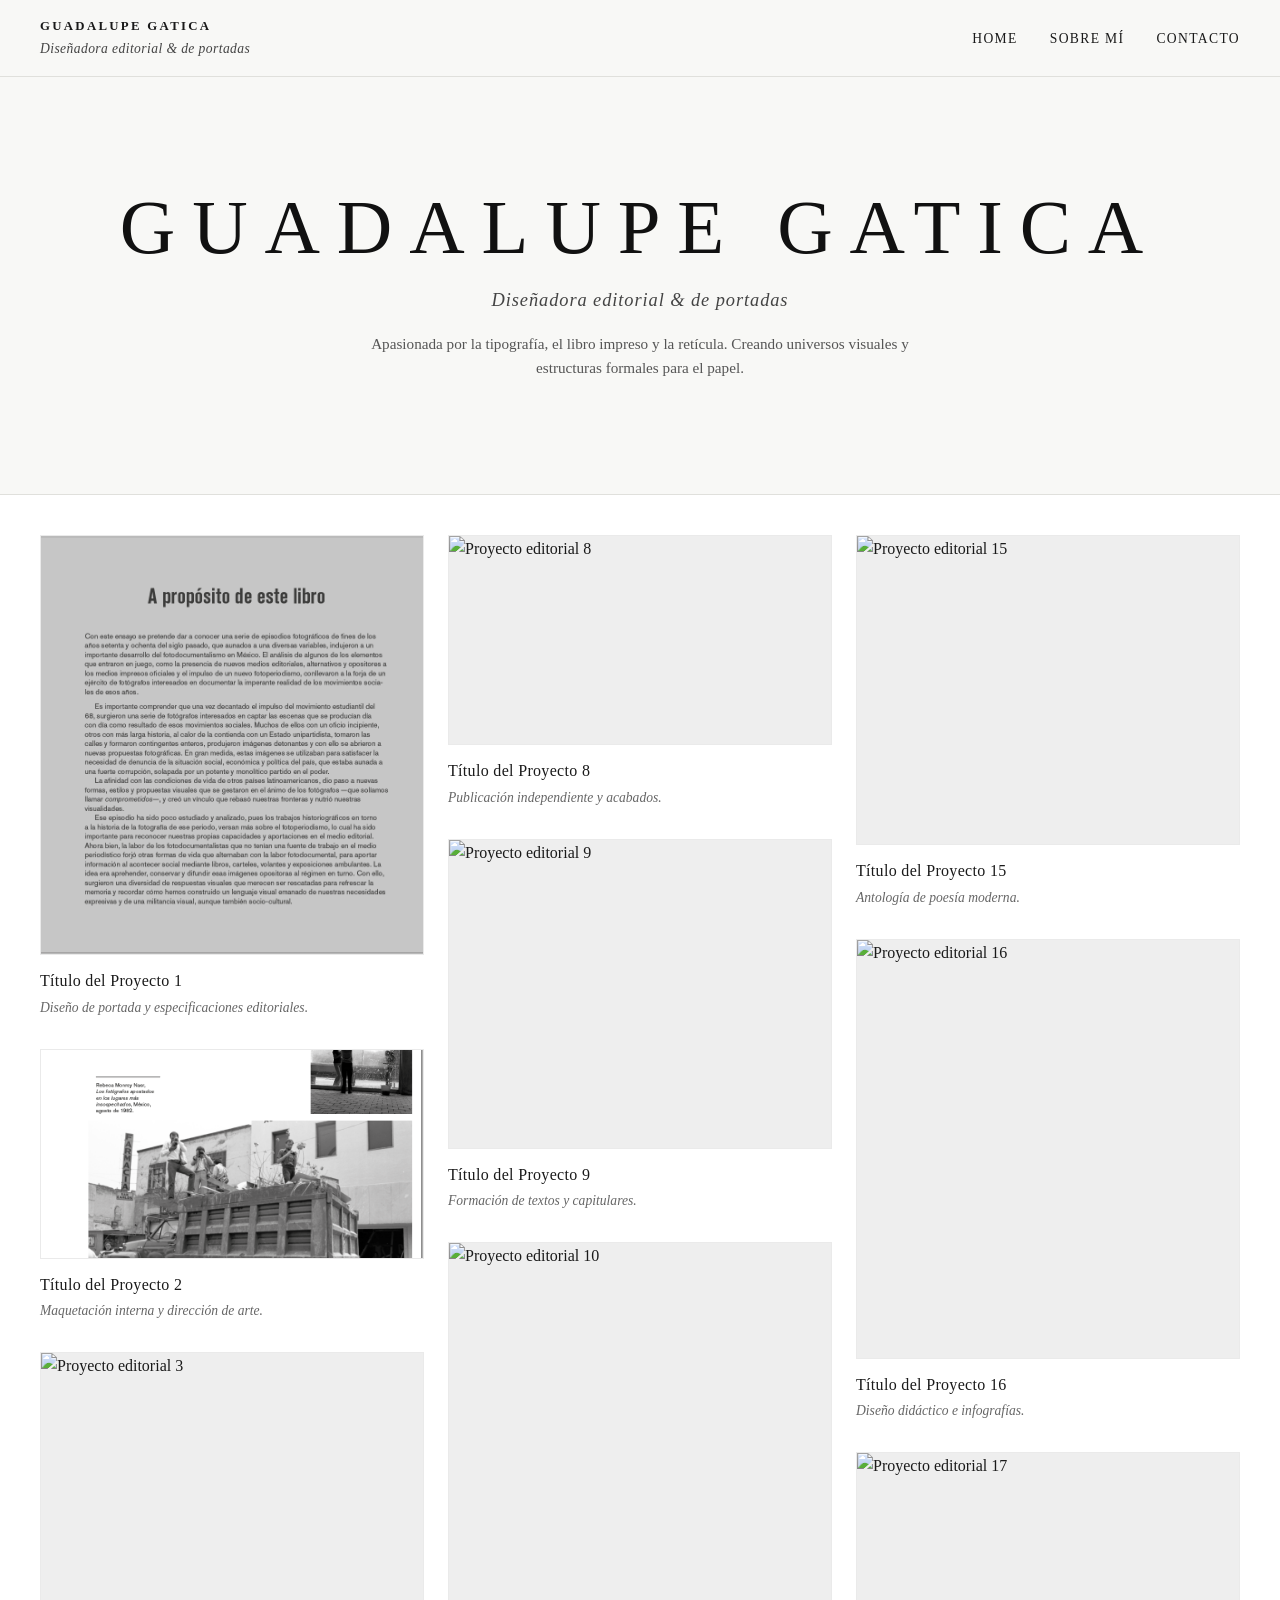
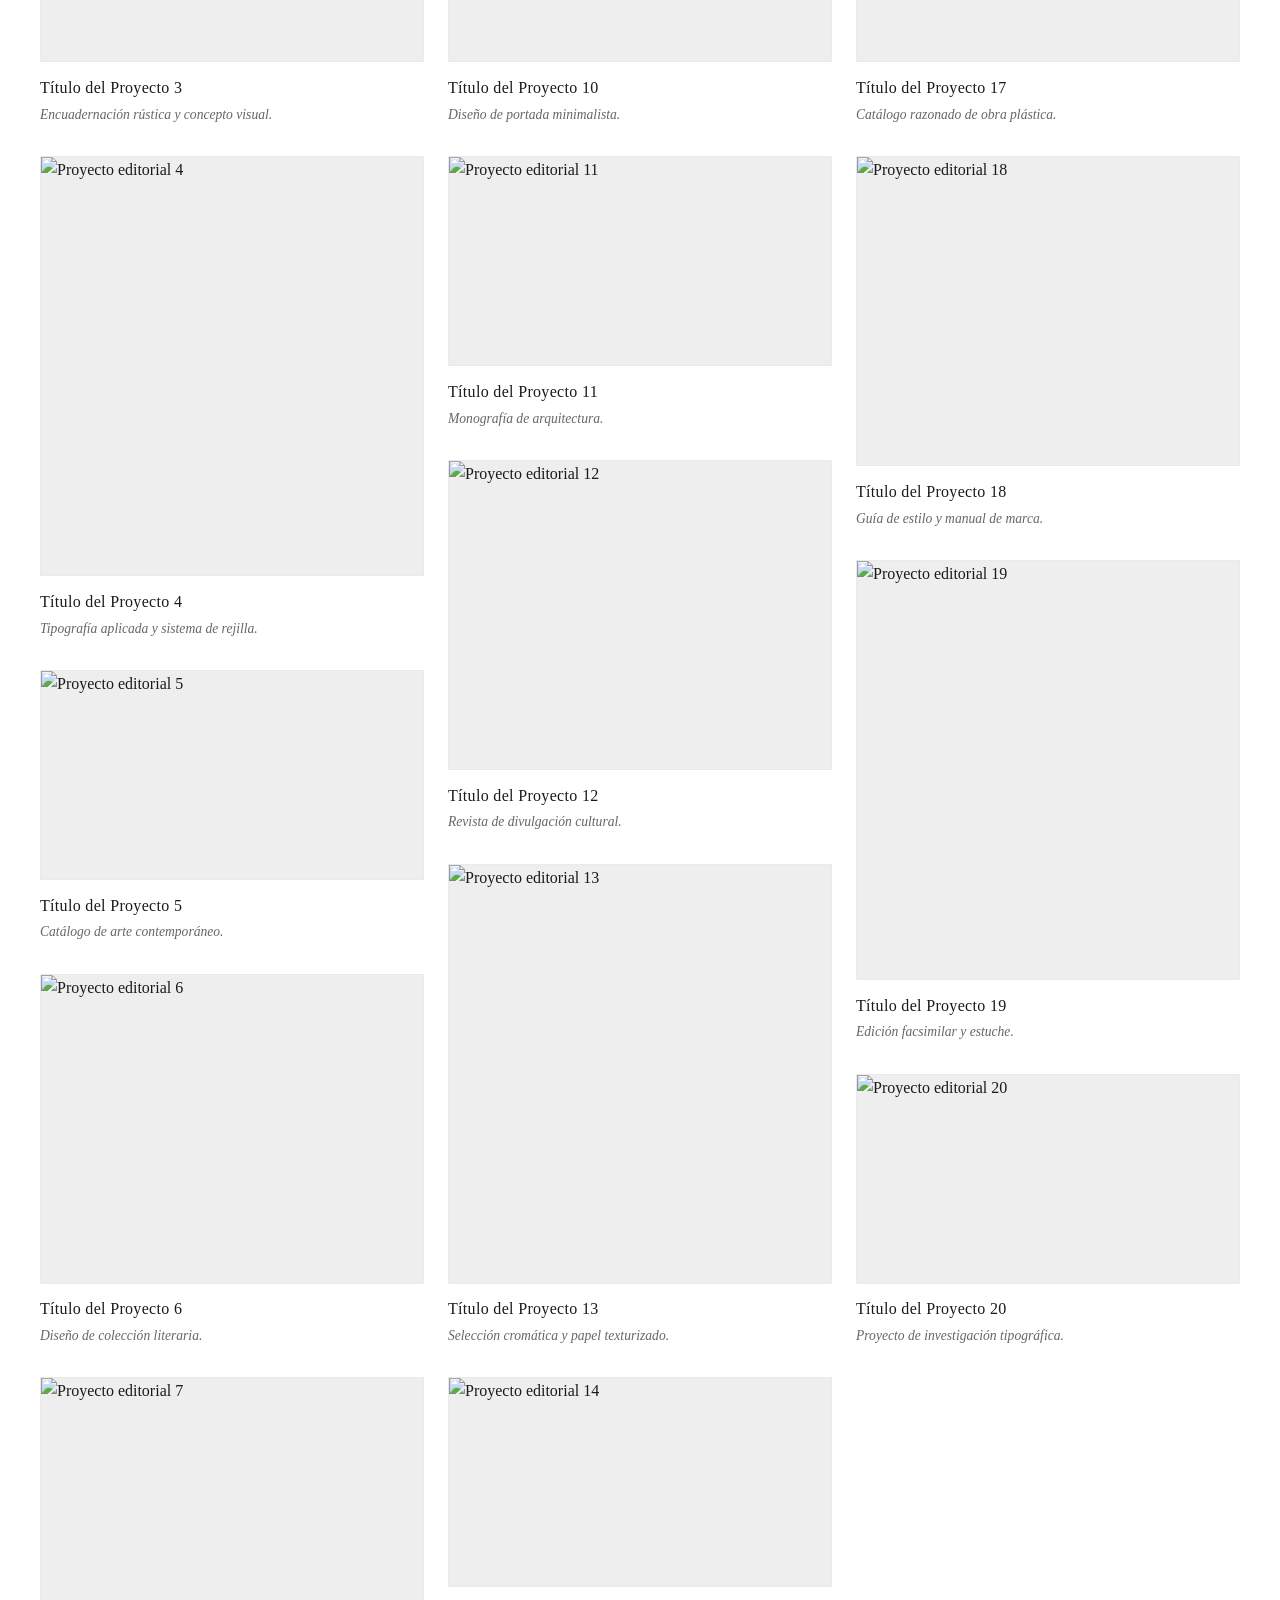
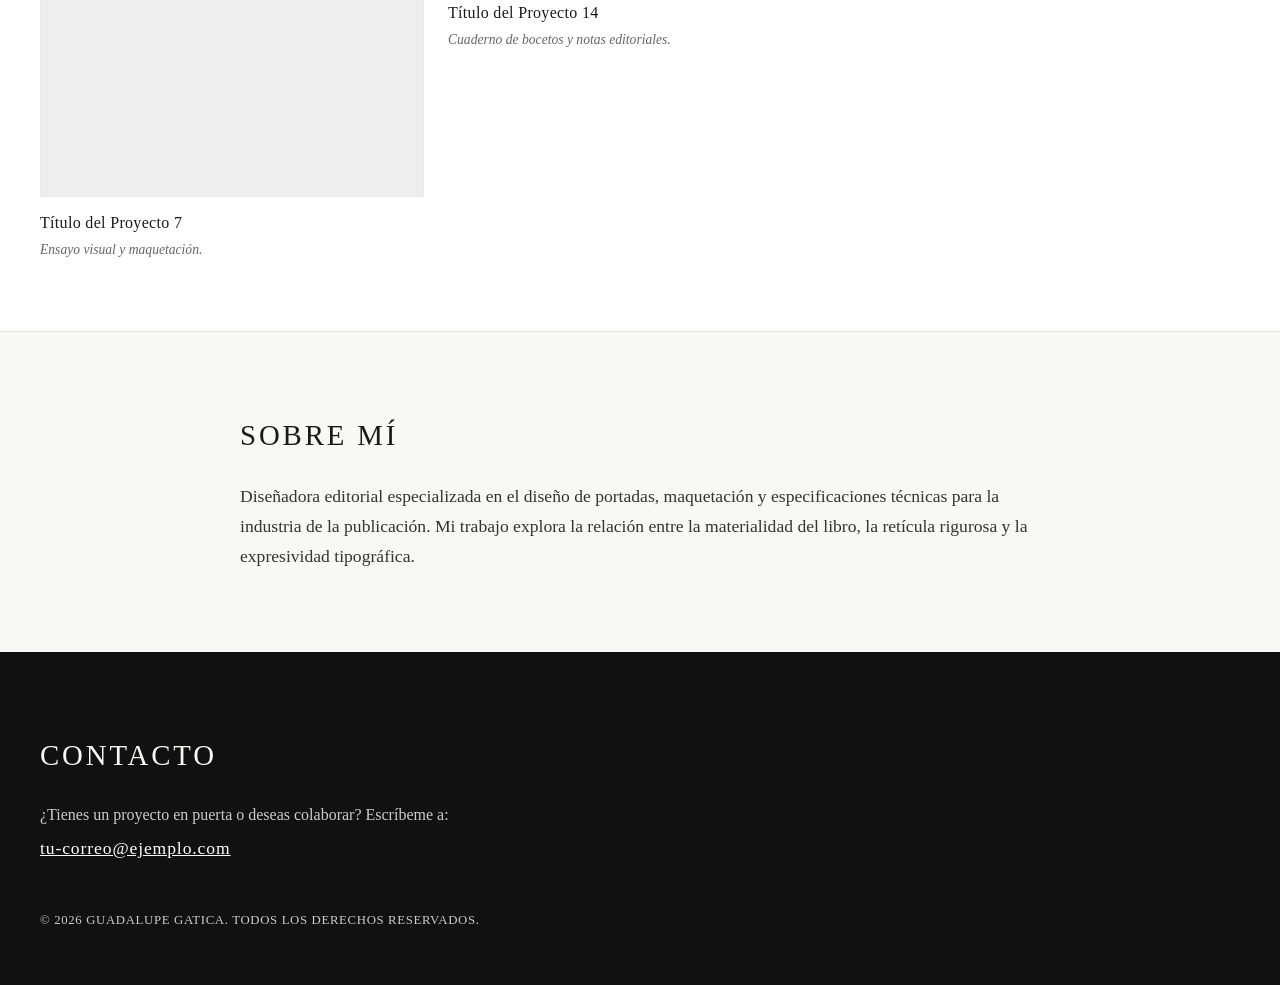
==== commit 2d57ad20: "Add files via upload" ====
--- a/index.html
+++ b/index.html
@@ -13,7 +13,7 @@
         <div class="nav-logo">
             <a href="#home">
                 <span class="logo-name">Guadalupe Gatica</span>
-                <span class="logo-sub">Diseño editorial</span>
+                <span class="logo-sub">Diseñadora editorial & de portadas</span>
             </a>
         </div>
         <ul class="nav-links">
@@ -23,14 +23,14 @@
         </ul>
     </nav>
 
-    <!-- Cabecera / Home -->
+    <!-- Cabecera / Home (Reducida en altura) -->
     <header id="home" class="header">
         <h1 class="bold-title">Guadalupe Gatica</h1>
         <p class="subtitle">Diseñadora editorial & de portadas</p>
         <p class="bio">Apasionada por la tipografía, el libro impreso y la retícula. Creando universos visuales y estructuras formales para el papel.</p>
     </header>
 
-    <!-- Galería Dinámica Asimétrica (20 proyectos con alturas variadas) -->
+    <!-- Galería Dinámica y Compacta (20 proyectos) -->
     <main class="gallery">
         <!-- Proyecto 1 -->
         <article class="project-card size-tall">
--- a/style.css
+++ b/style.css
@@ -29,7 +29,7 @@
     display: flex;
     justify-content: space-between;
     align-items: center;
-    padding: 1.5rem 3rem;
+    padding: 1rem 2.5rem;
     background-color: rgba(248, 248, 246, 0.95);
     backdrop-filter: blur(5px);
     z-index: 1000;
@@ -45,29 +45,31 @@
 
 .logo-name {
     font-family: 'Elephant', 'Georgia', serif;
-    font-size: 0.85rem;
+    font-size: 0.8rem;
     font-weight: bold;
-    letter-spacing: 0.05em;
+    letter-spacing: 0.18em; /* Mayor separación entre letras */
     text-transform: uppercase;
 }
 
 .logo-sub {
     font-family: 'Georgia', serif;
-    font-size: 0.75rem;
-    color: #666;
-    letter-spacing: 0.02em;
+    font-size: 0.85rem; /* Mismo tamaño y estilo que los subtítulos */
+    font-style: italic;
+    color: #444;
+    letter-spacing: 0.03em;
+    margin-top: 0.1rem;
 }
 
 .nav-links {
     list-style: none;
     display: flex;
-    gap: 2.5rem;
+    gap: 2rem;
 }
 
 .nav-links a {
     text-decoration: none;
     color: #1a1a1a;
-    font-size: 0.9rem;
+    font-size: 0.85rem;
     text-transform: uppercase;
     letter-spacing: 0.1em;
     transition: color 0.3s ease;
@@ -78,74 +80,75 @@
 }
 
 /* ==========================================
-   CABECERA / HOME (Título con gran tracking)
+   CABECERA / HOME (Altura reducida)
    ========================================== */
 .header {
-    min-height: 90vh;
+    min-height: 55vh; /* Menos larga para mostrar imágenes de inicio */
     display: flex;
     flex-direction: column;
     justify-content: center;
     align-items: center;
     text-align: center;
-    padding: 8rem 2rem 4rem 2rem;
+    padding: 7rem 2rem 2.5rem 2rem;
     border-bottom: 1px solid #e0e0dc;
 }
 
 .bold-title {
     font-family: 'Elephant', 'Georgia', serif;
-    font-size: clamp(3rem, 7vw, 7rem);
+    font-size: clamp(2.5rem, 6vw, 5.5rem);
     font-weight: normal;
     text-transform: uppercase;
-    letter-spacing: 0.25em; /* Mayor espacio entre letras pedido */
-    margin-bottom: 1.5rem;
+    letter-spacing: 0.22em; 
+    margin-bottom: 1rem;
     line-height: 1.1;
     color: #111;
 }
 
 .subtitle {
-    font-size: 1.25rem;
+    font-size: 1.15rem;
     font-style: italic;
     color: #444;
-    margin-bottom: 1.5rem;
+    margin-bottom: 1rem;
     letter-spacing: 0.05em;
 }
 
 .bio {
-    max-width: 600px;
-    font-size: 1.05rem;
+    max-width: 550px;
+    font-size: 0.95rem;
     color: #555;
-    line-height: 1.8;
-}
-
-/* ==========================================
-   GALERÍA DINÁMICA ASIMÉTRICA (Grid Editorial)
+    line-height: 1.6;
+}
+
+/* ==========================================
+   GALERÍA COMPACTA (Estilo Masonry dinámico sin huecos)
    ========================================== */
 .gallery {
-    display: grid;
-    grid-template-columns: repeat(auto-fill, minmax(320px, 1fr));
-    gap: 3rem;
-    padding: 4rem 3rem;
+    column-count: 3; /* Distribución en columnas para minimizar espacios vacíos */
+    column-gap: 1.5rem;
+    padding: 2.5rem 2.5rem;
     background-color: #fff;
 }
 
 .project-card {
-    display: flex;
-    flex-direction: column;
+    break-inside: avoid; /* Evita que las tarjetas se corten entre columnas */
+    margin-bottom: 1.5rem; /* Espacio mínimo vertical controlado */
+    display: inline-block;
+    width: 100%;
     background: #fff;
     transition: transform 0.3s ease;
 }
 
-/* Diferentes alturas dinámicas para las imágenes */
+/* Diferentes alturas dinámicas para los bloques de imagen */
 .size-tall .image-container {
-    height: 520px;
+    height: 420px;
 }
 
 .size-medium .image-container {
-    height: 380px;
+    height: 310px;
 }
 
 .size-short .image-container {
-    height: 260px;
+    height: 210px;
 }
 
 .image-container {
@@ -164,23 +167,23 @@
 }
 
 .project-card:hover .image-container img {
-    transform: scale(1.04);
+    transform: scale(1.03);
 }
 
 .project-info {
-    padding: 1.2rem 0;
+    padding: 0.8rem 0 0.4rem 0;
 }
 
 .project-info h2 {
-    font-size: 1.1rem;
+    font-size: 1rem;
     font-weight: normal;
-    letter-spacing: 0.03em;
-    margin-bottom: 0.3rem;
+    letter-spacing: 0.02em;
+    margin-bottom: 0.2rem;
     color: #1a1a1a;
 }
 
 .project-info p {
-    font-size: 0.9rem;
+    font-size: 0.85rem;
     color: #666;
     font-style: italic;
 }
@@ -189,7 +192,7 @@
    SECCIÓN SOBRE MÍ
    ========================================== */
 .about-section {
-    padding: 8rem 3rem;
+    padding: 5rem 2.5rem;
     background-color: #f8f8f6;
     border-top: 1px solid #e0e0dc;
     display: flex;
@@ -202,16 +205,16 @@
 
 .section-title {
     font-family: 'Elephant', 'Georgia', serif;
-    font-size: 2rem;
+    font-size: 1.8rem;
     text-transform: uppercase;
     letter-spacing: 0.1em;
-    margin-bottom: 2rem;
+    margin-bottom: 1.5rem;
     font-weight: normal;
 }
 
 .about-content p {
-    font-size: 1.2rem;
-    line-height: 1.8;
+    font-size: 1.1rem;
+    line-height: 1.7;
     color: #333;
 }
 
@@ -219,7 +222,7 @@
    FOOTER / CONTACTO
    ========================================== */
 .footer {
-    padding: 6rem 3rem 4rem 3rem;
+    padding: 5rem 2.5rem 3rem 2.5rem;
     background-color: #111;
     color: #f8f8f6;
 }
@@ -230,13 +233,13 @@
 
 .footer p {
     color: #ccc;
-    margin-bottom: 0.5rem;
+    margin-bottom: 0.4rem;
 }
 
 .email-link {
     color: #fff;
     text-decoration: underline;
-    font-size: 1.2rem;
+    font-size: 1.1rem;
     letter-spacing: 0.05em;
     transition: opacity 0.3s ease;
 }
@@ -246,34 +249,41 @@
 }
 
 .copyright {
-    margin-top: 4rem;
-    font-size: 0.85rem;
+    margin-top: 3rem;
+    font-size: 0.8rem;
     color: #777;
     letter-spacing: 0.05em;
     text-transform: uppercase;
 }
 
 /* ==========================================
-   DISEÑO RESPONSIVO (Móviles)
-   ========================================== */
+   DISEÑO RESPONSIVO (Móviles y Tablets)
+   ========================================== */
+@media (max-width: 1024px) {
+    .gallery {
+        column-count: 2; /* 2 columnas en tablets */
+    }
+}
+
 @media (max-width: 768px) {
     .navbar {
-        padding: 1.2rem 1.5rem;
+        padding: 1rem 1.5rem;
     }
     
     .nav-links {
-        display: none; /* Ocultar menú en pantallas muy pequeñas o simplificar */
+        display: none; 
     }
 
     .gallery {
-        padding: 2rem 1.5rem;
-        gap: 2rem;
+        column-count: 1; /* 1 columna en móviles para una lectura lineal limpia */
+        padding: 1.5rem;
+        column-gap: 0;
     }
 
     .size-tall .image-container,
     .size-medium .image-container,
     .size-short .image-container {
-        height: 320px; /* Altura unificada estándar en móvil para mejor lectura */
+        height: 280px; 
     }
 
     .header, .about-section, .footer {
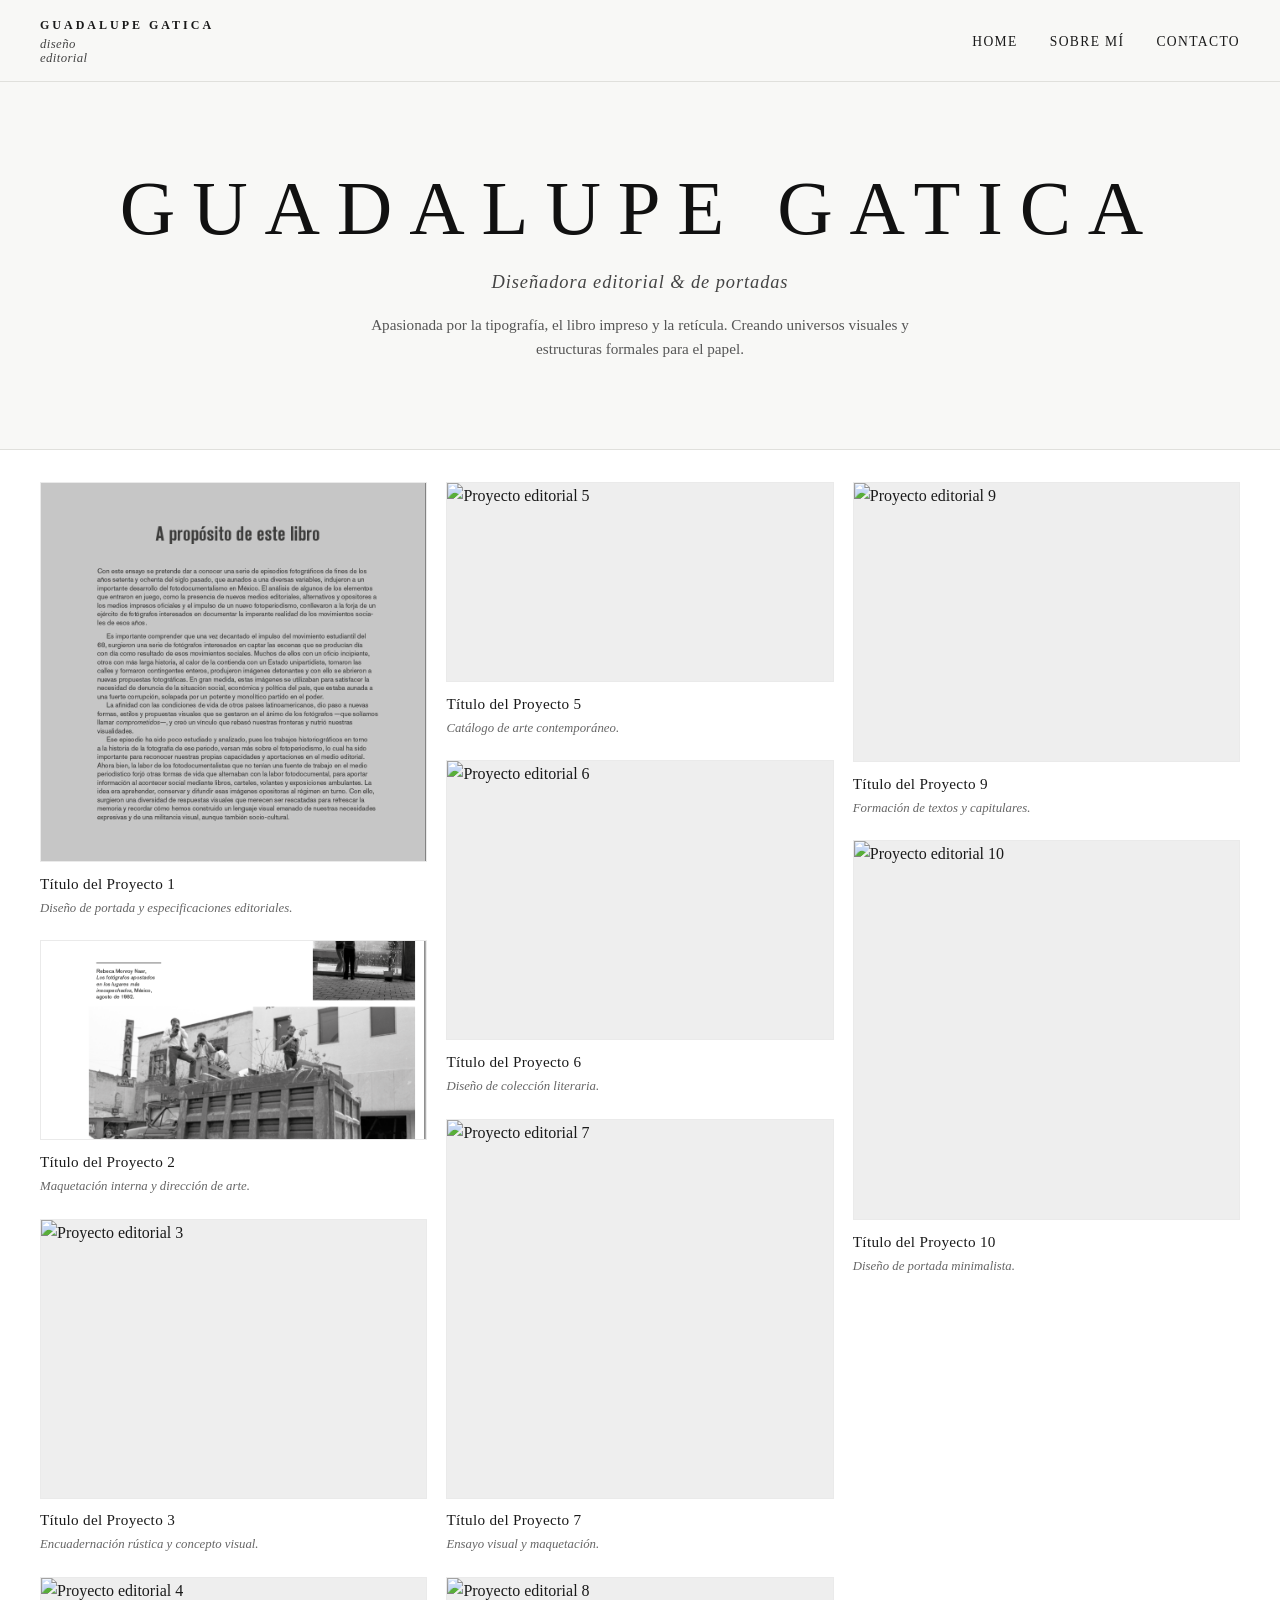
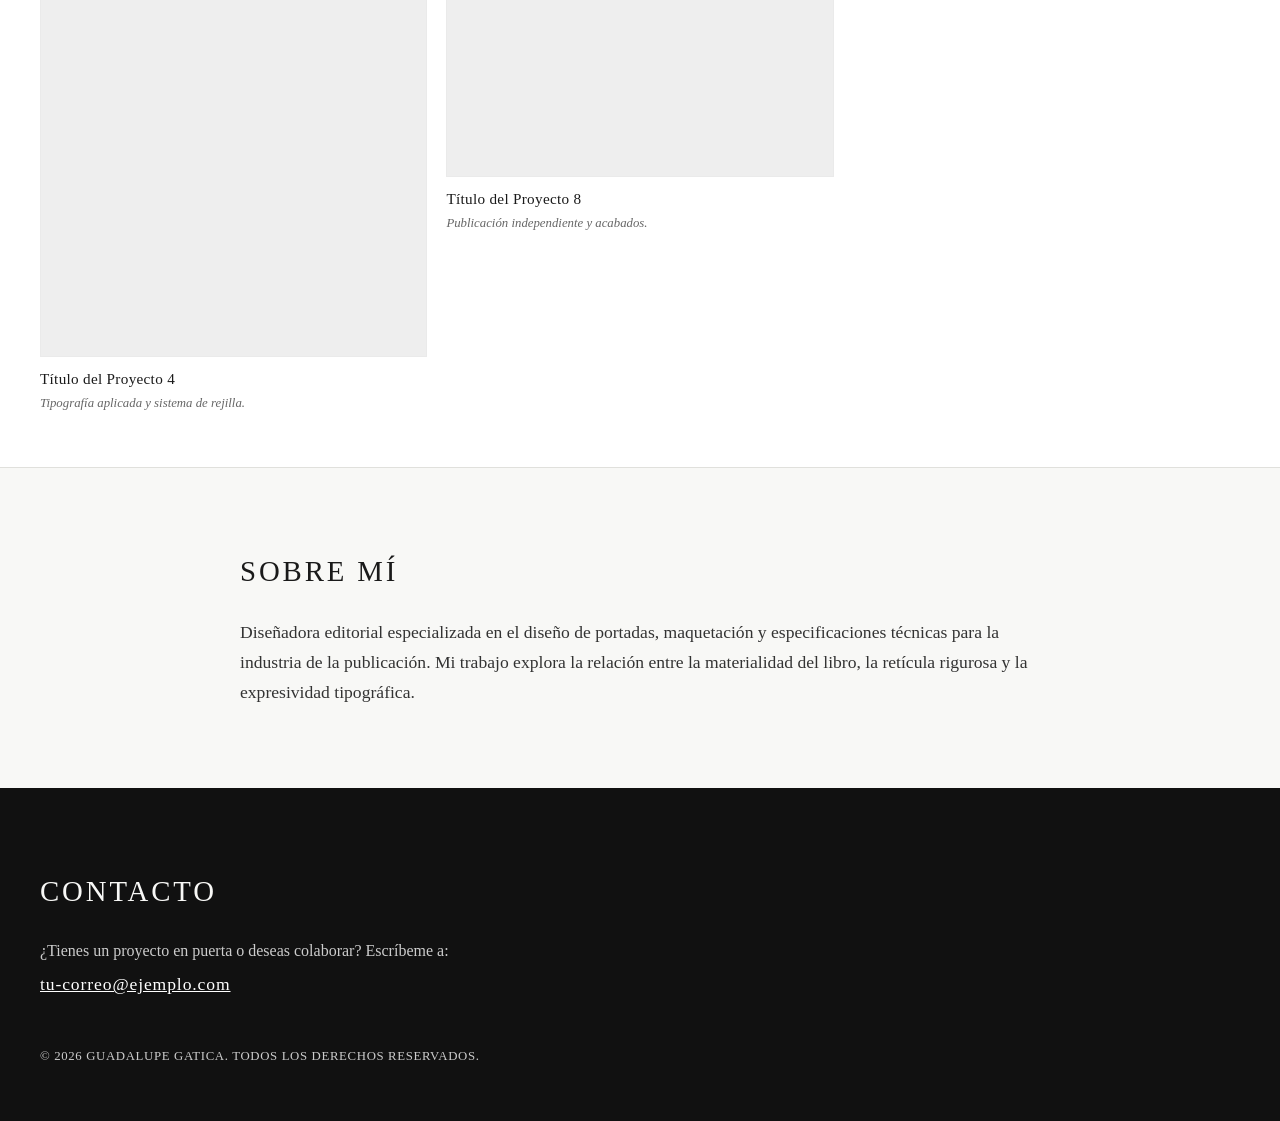
==== commit ac3edf95: "Add files via upload" ====
--- a/index.html
+++ b/index.html
@@ -13,7 +13,7 @@
         <div class="nav-logo">
             <a href="#home">
                 <span class="logo-name">Guadalupe Gatica</span>
-                <span class="logo-sub">Diseñadora editorial & de portadas</span>
+                <span class="logo-sub">diseño<br>editorial</span>
             </a>
         </div>
         <ul class="nav-links">
@@ -30,7 +30,7 @@
         <p class="bio">Apasionada por la tipografía, el libro impreso y la retícula. Creando universos visuales y estructuras formales para el papel.</p>
     </header>
 
-    <!-- Galería Dinámica y Compacta (20 proyectos) -->
+    <!-- Galería Dinámica y Compacta (10 proyectos) -->
     <main class="gallery">
         <!-- Proyecto 1 -->
         <article class="project-card size-tall">
@@ -141,116 +141,6 @@
                 <p>Diseño de portada minimalista.</p>
             </div>
         </article>
-
-        <!-- Proyecto 11 -->
-        <article class="project-card size-short">
-            <div class="image-container">
-                <img src="images/proyecto11.jpg" alt="Proyecto editorial 11" loading="lazy">
-            </div>
-            <div class="project-info">
-                <h2>Título del Proyecto 11</h2>
-                <p>Monografía de arquitectura.</p>
-            </div>
-        </article>
-
-        <!-- Proyecto 12 -->
-        <article class="project-card size-medium">
-            <div class="image-container">
-                <img src="images/proyecto12.jpg" alt="Proyecto editorial 12" loading="lazy">
-            </div>
-            <div class="project-info">
-                <h2>Título del Proyecto 12</h2>
-                <p>Revista de divulgación cultural.</p>
-            </div>
-        </article>
-
-        <!-- Proyecto 13 -->
-        <article class="project-card size-tall">
-            <div class="image-container">
-                <img src="images/proyecto13.jpg" alt="Proyecto editorial 13" loading="lazy">
-            </div>
-            <div class="project-info">
-                <h2>Título del Proyecto 13</h2>
-                <p>Selección cromática y papel texturizado.</p>
-            </div>
-        </article>
-
-        <!-- Proyecto 14 -->
-        <article class="project-card size-short">
-            <div class="image-container">
-                <img src="images/proyecto14.jpg" alt="Proyecto editorial 14" loading="lazy">
-            </div>
-            <div class="project-info">
-                <h2>Título del Proyecto 14</h2>
-                <p>Cuaderno de bocetos y notas editoriales.</p>
-            </div>
-        </article>
-
-        <!-- Proyecto 15 -->
-        <article class="project-card size-medium">
-            <div class="image-container">
-                <img src="images/proyecto15.jpg" alt="Proyecto editorial 15" loading="lazy">
-            </div>
-            <div class="project-info">
-                <h2>Título del Proyecto 15</h2>
-                <p>Antología de poesía moderna.</p>
-            </div>
-        </article>
-
-        <!-- Proyecto 16 -->
-        <article class="project-card size-tall">
-            <div class="image-container">
-                <img src="images/proyecto16.jpg" alt="Proyecto editorial 16" loading="lazy">
-            </div>
-            <div class="project-info">
-                <h2>Título del Proyecto 16</h2>
-                <p>Diseño didáctico e infografías.</p>
-            </div>
-        </article>
-
-        <!-- Proyecto 17 -->
-        <article class="project-card size-short">
-            <div class="image-container">
-                <img src="images/proyecto17.jpg" alt="Proyecto editorial 17" loading="lazy">
-            </div>
-            <div class="project-info">
-                <h2>Título del Proyecto 17</h2>
-                <p>Catálogo razonado de obra plástica.</p>
-            </div>
-        </article>
-
-        <!-- Proyecto 18 -->
-        <article class="project-card size-medium">
-            <div class="image-container">
-                <img src="images/proyecto18.jpg" alt="Proyecto editorial 18" loading="lazy">
-            </div>
-            <div class="project-info">
-                <h2>Título del Proyecto 18</h2>
-                <p>Guía de estilo y manual de marca.</p>
-            </div>
-        </article>
-
-        <!-- Proyecto 19 -->
-        <article class="project-card size-tall">
-            <div class="image-container">
-                <img src="images/proyecto19.jpg" alt="Proyecto editorial 19" loading="lazy">
-            </div>
-            <div class="project-info">
-                <h2>Título del Proyecto 19</h2>
-                <p>Edición facsimilar y estuche.</p>
-            </div>
-        </article>
-
-        <!-- Proyecto 20 -->
-        <article class="project-card size-short">
-            <div class="image-container">
-                <img src="images/proyecto20.jpg" alt="Proyecto editorial 20" loading="lazy">
-            </div>
-            <div class="project-info">
-                <h2>Título del Proyecto 20</h2>
-                <p>Proyecto de investigación tipográfica.</p>
-            </div>
-        </article>
     </main>
 
     <!-- Sección Sobre Mí -->
--- a/style.css
+++ b/style.css
@@ -45,19 +45,20 @@
 
 .logo-name {
     font-family: 'Elephant', 'Georgia', serif;
-    font-size: 0.8rem;
+    font-size: 0.75rem;
     font-weight: bold;
-    letter-spacing: 0.18em; /* Mayor separación entre letras */
+    letter-spacing: 0.25em; /* Mayor separación entre letras */
     text-transform: uppercase;
 }
 
 .logo-sub {
     font-family: 'Georgia', serif;
-    font-size: 0.85rem; /* Mismo tamaño y estilo que los subtítulos */
-    font-style: italic;
+    font-size: 0.8rem;
+    font-style: italic; /* En itálicas como solicitaste */
     color: #444;
     letter-spacing: 0.03em;
     margin-top: 0.1rem;
+    line-height: 1.1;
 }
 
 .nav-links {
@@ -80,16 +81,16 @@
 }
 
 /* ==========================================
-   CABECERA / HOME (Altura reducida)
+   CABECERA / HOME (Compacta)
    ========================================== */
 .header {
-    min-height: 55vh; /* Menos larga para mostrar imágenes de inicio */
+    min-height: 50vh;
     display: flex;
     flex-direction: column;
     justify-content: center;
     align-items: center;
     text-align: center;
-    padding: 7rem 2rem 2.5rem 2rem;
+    padding: 7rem 2rem 2rem 2rem;
     border-bottom: 1px solid #e0e0dc;
 }
 
@@ -98,7 +99,7 @@
     font-size: clamp(2.5rem, 6vw, 5.5rem);
     font-weight: normal;
     text-transform: uppercase;
-    letter-spacing: 0.22em; 
+    letter-spacing: 0.22em;
     margin-bottom: 1rem;
     line-height: 1.1;
     color: #111;
@@ -120,35 +121,35 @@
 }
 
 /* ==========================================
-   GALERÍA COMPACTA (Estilo Masonry dinámico sin huecos)
+   GALERÍA COMPACTA SIN ESPACIOS VACÍOS
    ========================================== */
 .gallery {
-    column-count: 3; /* Distribución en columnas para minimizar espacios vacíos */
-    column-gap: 1.5rem;
-    padding: 2.5rem 2.5rem;
+    column-count: 3;
+    column-gap: 1.2rem; /* Espacio horizontal reducido al mínimo */
+    padding: 2rem 2.5rem;
     background-color: #fff;
 }
 
 .project-card {
-    break-inside: avoid; /* Evita que las tarjetas se corten entre columnas */
-    margin-bottom: 1.5rem; /* Espacio mínimo vertical controlado */
+    break-inside: avoid;
+    margin-bottom: 1.2rem; /* Espacio vertical reducido al mínimo para evitar vacíos */
     display: inline-block;
     width: 100%;
     background: #fff;
     transition: transform 0.3s ease;
 }
 
-/* Diferentes alturas dinámicas para los bloques de imagen */
+/* Alturas dinámicas compactas */
 .size-tall .image-container {
-    height: 420px;
+    height: 380px;
 }
 
 .size-medium .image-container {
-    height: 310px;
+    height: 280px;
 }
 
 .size-short .image-container {
-    height: 210px;
+    height: 200px;
 }
 
 .image-container {
@@ -171,19 +172,19 @@
 }
 
 .project-info {
-    padding: 0.8rem 0 0.4rem 0;
+    padding: 0.6rem 0 0.2rem 0;
 }
 
 .project-info h2 {
-    font-size: 1rem;
+    font-size: 0.95rem;
     font-weight: normal;
     letter-spacing: 0.02em;
-    margin-bottom: 0.2rem;
+    margin-bottom: 0.1rem;
     color: #1a1a1a;
 }
 
 .project-info p {
-    font-size: 0.85rem;
+    font-size: 0.8rem;
     color: #666;
     font-style: italic;
 }
@@ -261,7 +262,7 @@
    ========================================== */
 @media (max-width: 1024px) {
     .gallery {
-        column-count: 2; /* 2 columnas en tablets */
+        column-count: 2;
     }
 }
 
@@ -275,7 +276,7 @@
     }
 
     .gallery {
-        column-count: 1; /* 1 columna en móviles para una lectura lineal limpia */
+        column-count: 1;
         padding: 1.5rem;
         column-gap: 0;
     }
@@ -283,7 +284,7 @@
     .size-tall .image-container,
     .size-medium .image-container,
     .size-short .image-container {
-        height: 280px; 
+        height: 260px; 
     }
 
     .header, .about-section, .footer {
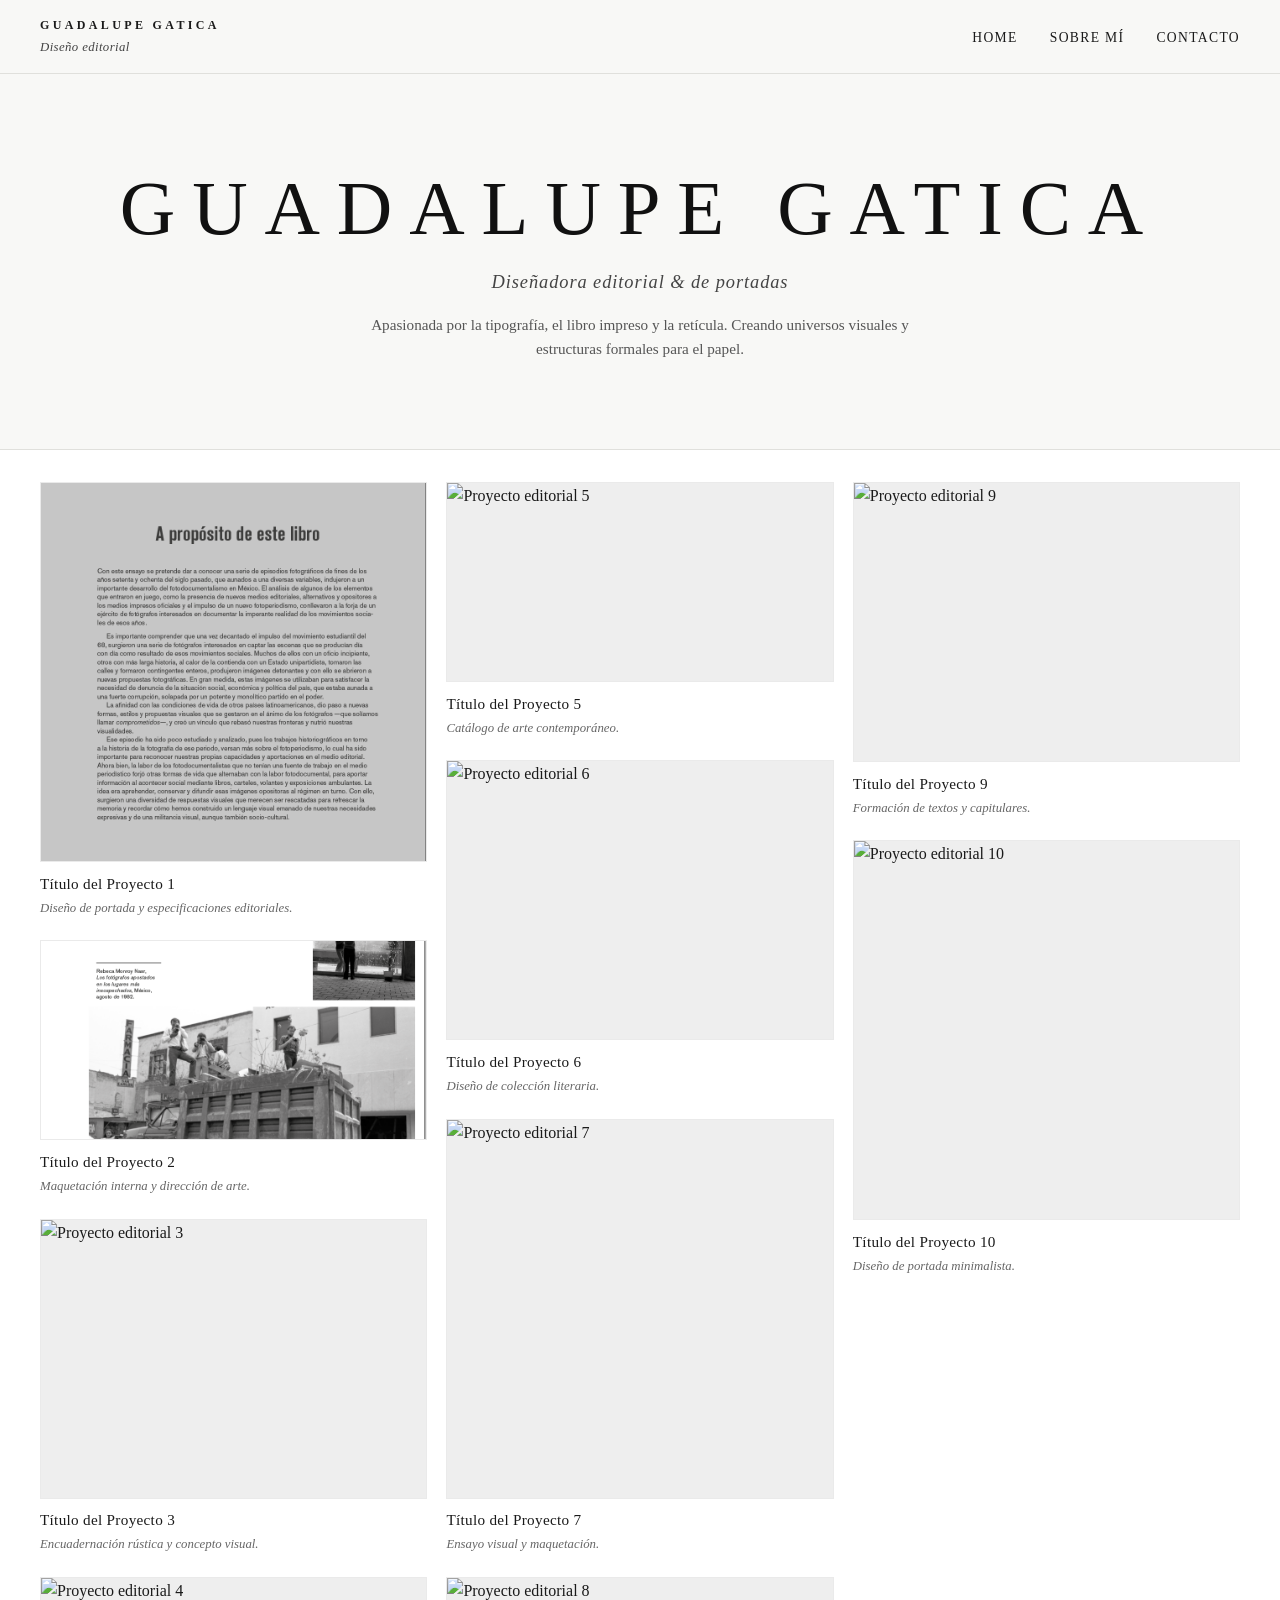
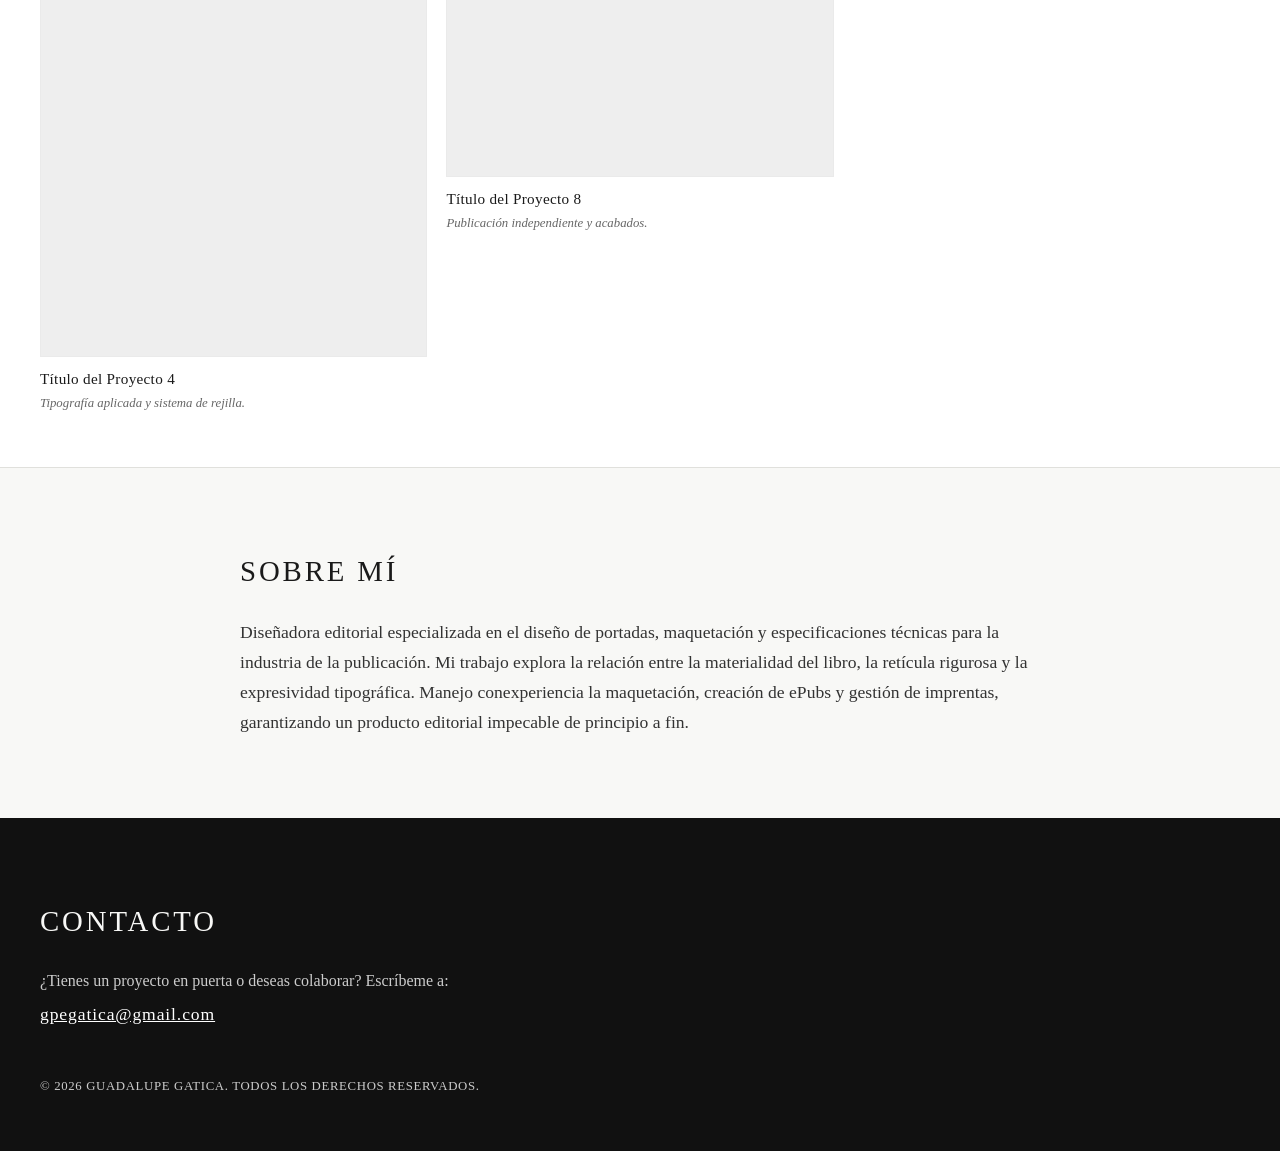
==== commit 70345001: "Add files via upload" ====
--- a/index.html
+++ b/index.html
@@ -11,135 +11,155 @@
     <!-- Menú de Navegación Superior -->
     <nav class="navbar">
         <div class="nav-logo">
-            <a href="#home">
+            <a href="index.html">
                 <span class="logo-name">Guadalupe Gatica</span>
-                <span class="logo-sub">diseño<br>editorial</span>
+                <span class="logo-sub">Diseño editorial</span>
             </a>
         </div>
         <ul class="nav-links">
-            <li><a href="#home">Home</a></li>
-            <li><a href="#sobre-mi">Sobre mí</a></li>
-            <li><a href="#contacto">Contacto</a></li>
+            <li><a href="index.html#home">Home</a></li>
+            <li><a href="index.html#sobre-mi">Sobre mí</a></li>
+            <li><a href="index.html#contacto">Contacto</a></li>
         </ul>
     </nav>
 
-    <!-- Cabecera / Home (Reducida en altura) -->
+    <!-- Cabecera / Home (Compacta) -->
     <header id="home" class="header">
         <h1 class="bold-title">Guadalupe Gatica</h1>
         <p class="subtitle">Diseñadora editorial & de portadas</p>
         <p class="bio">Apasionada por la tipografía, el libro impreso y la retícula. Creando universos visuales y estructuras formales para el papel.</p>
     </header>
 
-    <!-- Galería Dinámica y Compacta (10 proyectos) -->
+    <!-- Galería Compacta (10 proyectos con enlace a su subsección) -->
     <main class="gallery">
         <!-- Proyecto 1 -->
         <article class="project-card size-tall">
-            <div class="image-container">
-                <img src="images/proyecto1.jpg" alt="Proyecto editorial 1" loading="lazy">
-            </div>
-            <div class="project-info">
-                <h2>Título del Proyecto 1</h2>
-                <p>Diseño de portada y especificaciones editoriales.</p>
-            </div>
+            <a href="proyecto1.html" class="project-link">
+                <div class="image-container">
+                    <img src="images/proyecto1.jpg" alt="Proyecto editorial 1" loading="lazy">
+                </div>
+                <div class="project-info">
+                    <h2>Título del Proyecto 1</h2>
+                    <p>Diseño de portada y especificaciones editoriales.</p>
+                </div>
+            </a>
         </article>
 
         <!-- Proyecto 2 -->
         <article class="project-card size-short">
-            <div class="image-container">
-                <img src="images/proyecto2.jpg" alt="Proyecto editorial 2" loading="lazy">
-            </div>
-            <div class="project-info">
-                <h2>Título del Proyecto 2</h2>
-                <p>Maquetación interna y dirección de arte.</p>
-            </div>
+            <a href="proyecto2.html" class="project-link">
+                <div class="image-container">
+                    <img src="images/proyecto2.jpg" alt="Proyecto editorial 2" loading="lazy">
+                </div>
+                <div class="project-info">
+                    <h2>Título del Proyecto 2</h2>
+                    <p>Maquetación interna y dirección de arte.</p>
+                </div>
+            </a>
         </article>
 
         <!-- Proyecto 3 -->
         <article class="project-card size-medium">
-            <div class="image-container">
-                <img src="images/proyecto3.jpg" alt="Proyecto editorial 3" loading="lazy">
-            </div>
-            <div class="project-info">
-                <h2>Título del Proyecto 3</h2>
-                <p>Encuadernación rústica y concepto visual.</p>
-            </div>
+            <a href="proyecto3.html" class="project-link">
+                <div class="image-container">
+                    <img src="images/proyecto3.jpg" alt="Proyecto editorial 3" loading="lazy">
+                </div>
+                <div class="project-info">
+                    <h2>Título del Proyecto 3</h2>
+                    <p>Encuadernación rústica y concepto visual.</p>
+                </div>
+            </a>
         </article>
 
         <!-- Proyecto 4 -->
         <article class="project-card size-tall">
-            <div class="image-container">
-                <img src="images/proyecto4.jpg" alt="Proyecto editorial 4" loading="lazy">
-            </div>
-            <div class="project-info">
-                <h2>Título del Proyecto 4</h2>
-                <p>Tipografía aplicada y sistema de rejilla.</p>
-            </div>
+            <a href="proyecto4.html" class="project-link">
+                <div class="image-container">
+                    <img src="images/proyecto4.jpg" alt="Proyecto editorial 4" loading="lazy">
+                </div>
+                <div class="project-info">
+                    <h2>Título del Proyecto 4</h2>
+                    <p>Tipografía aplicada y sistema de rejilla.</p>
+                </div>
+            </a>
         </article>
 
         <!-- Proyecto 5 -->
         <article class="project-card size-short">
-            <div class="image-container">
-                <img src="images/proyecto5.jpg" alt="Proyecto editorial 5" loading="lazy">
-            </div>
-            <div class="project-info">
-                <h2>Título del Proyecto 5</h2>
-                <p>Catálogo de arte contemporáneo.</p>
-            </div>
+            <a href="proyecto5.html" class="project-link">
+                <div class="image-container">
+                    <img src="images/proyecto5.jpg" alt="Proyecto editorial 5" loading="lazy">
+                </div>
+                <div class="project-info">
+                    <h2>Título del Proyecto 5</h2>
+                    <p>Catálogo de arte contemporáneo.</p>
+                </div>
+            </a>
         </article>
 
         <!-- Proyecto 6 -->
         <article class="project-card size-medium">
-            <div class="image-container">
-                <img src="images/proyecto6.jpg" alt="Proyecto editorial 6" loading="lazy">
-            </div>
-            <div class="project-info">
-                <h2>Título del Proyecto 6</h2>
-                <p>Diseño de colección literaria.</p>
-            </div>
+            <a href="proyecto6.html" class="project-link">
+                <div class="image-container">
+                    <img src="images/proyecto6.jpg" alt="Proyecto editorial 6" loading="lazy">
+                </div>
+                <div class="project-info">
+                    <h2>Título del Proyecto 6</h2>
+                    <p>Diseño de colección literaria.</p>
+                </div>
+            </a>
         </article>
 
         <!-- Proyecto 7 -->
         <article class="project-card size-tall">
-            <div class="image-container">
-                <img src="images/proyecto7.jpg" alt="Proyecto editorial 7" loading="lazy">
-            </div>
-            <div class="project-info">
-                <h2>Título del Proyecto 7</h2>
-                <p>Ensayo visual y maquetación.</p>
-            </div>
+            <a href="proyecto7.html" class="project-link">
+                <div class="image-container">
+                    <img src="images/proyecto7.jpg" alt="Proyecto editorial 7" loading="lazy">
+                </div>
+                <div class="project-info">
+                    <h2>Título del Proyecto 7</h2>
+                    <p>Ensayo visual y maquetación.</p>
+                </div>
+            </a>
         </article>
 
         <!-- Proyecto 8 -->
         <article class="project-card size-short">
-            <div class="image-container">
-                <img src="images/proyecto8.jpg" alt="Proyecto editorial 8" loading="lazy">
-            </div>
-            <div class="project-info">
-                <h2>Título del Proyecto 8</h2>
-                <p>Publicación independiente y acabados.</p>
-            </div>
+            <a href="proyecto8.html" class="project-link">
+                <div class="image-container">
+                    <img src="images/proyecto8.jpg" alt="Proyecto editorial 8" loading="lazy">
+                </div>
+                <div class="project-info">
+                    <h2>Título del Proyecto 8</h2>
+                    <p>Publicación independiente y acabados.</p>
+                </div>
+            </a>
         </article>
 
         <!-- Proyecto 9 -->
         <article class="project-card size-medium">
-            <div class="image-container">
-                <img src="images/proyecto9.jpg" alt="Proyecto editorial 9" loading="lazy">
-            </div>
-            <div class="project-info">
-                <h2>Título del Proyecto 9</h2>
-                <p>Formación de textos y capitulares.</p>
-            </div>
+            <a href="proyecto9.html" class="project-link">
+                <div class="image-container">
+                    <img src="images/proyecto9.jpg" alt="Proyecto editorial 9" loading="lazy">
+                </div>
+                <div class="project-info">
+                    <h2>Título del Proyecto 9</h2>
+                    <p>Formación de textos y capitulares.</p>
+                </div>
+            </a>
         </article>
 
         <!-- Proyecto 10 -->
         <article class="project-card size-tall">
-            <div class="image-container">
-                <img src="images/proyecto10.jpg" alt="Proyecto editorial 10" loading="lazy">
-            </div>
-            <div class="project-info">
-                <h2>Título del Proyecto 10</h2>
-                <p>Diseño de portada minimalista.</p>
-            </div>
+            <a href="proyecto10.html" class="project-link">
+                <div class="image-container">
+                    <img src="images/proyecto10.jpg" alt="Proyecto editorial 10" loading="lazy">
+                </div>
+                <div class="project-info">
+                    <h2>Título del Proyecto 10</h2>
+                    <p>Diseño de portada minimalista.</p>
+                </div>
+            </a>
         </article>
     </main>
 
@@ -147,7 +167,7 @@
     <section id="sobre-mi" class="about-section">
         <div class="about-content">
             <h2 class="section-title">Sobre mí</h2>
-            <p>Diseñadora editorial especializada en el diseño de portadas, maquetación y especificaciones técnicas para la industria de la publicación. Mi trabajo explora la relación entre la materialidad del libro, la retícula rigurosa y la expresividad tipográfica.</p>
+            <p>Diseñadora editorial especializada en el diseño de portadas, maquetación y especificaciones técnicas para la industria de la publicación. Mi trabajo explora la relación entre la materialidad del libro, la retícula rigurosa y la expresividad tipográfica. Manejo conexperiencia la maquetación, creación de ePubs y gestión de imprentas, garantizando un producto editorial impecable de principio a fin.</p>
         </div>
     </section>
 
@@ -155,7 +175,7 @@
     <footer id="contacto" class="footer">
         <h2 class="section-title">Contacto</h2>
         <p>¿Tienes un proyecto en puerta o deseas colaborar? Escríbeme a:</p>
-        <p><a href="mailto:tu-correo@ejemplo.com" class="email-link">tu-correo@ejemplo.com</a></p>
+        <p><a href="mailto:gpegatica@gmail.com" class="email-link">gpegatica@gmail.com</a></p>
         <p class="copyright">© 2026 Guadalupe Gatica. Todos los derechos reservados.</p>
     </footer>
 
--- a/style.css
+++ b/style.css
@@ -47,18 +47,18 @@
     font-family: 'Elephant', 'Georgia', serif;
     font-size: 0.75rem;
     font-weight: bold;
-    letter-spacing: 0.25em; /* Mayor separación entre letras */
+    letter-spacing: 0.28em; /* Mayor separación entre letras solicitada */
     text-transform: uppercase;
 }
 
 .logo-sub {
     font-family: 'Georgia', serif;
     font-size: 0.8rem;
-    font-style: italic; /* En itálicas como solicitaste */
+    font-style: italic; /* En itálicas */
     color: #444;
     letter-spacing: 0.03em;
+    white-space: nowrap; /* Forzar que "diseño editorial" quede en una sola línea */
     margin-top: 0.1rem;
-    line-height: 1.1;
 }
 
 .nav-links {
@@ -121,22 +121,32 @@
 }
 
 /* ==========================================
-   GALERÍA COMPACTA SIN ESPACIOS VACÍOS
+   GALERÍA COMPACTA (10 proyectos)
    ========================================== */
 .gallery {
     column-count: 3;
-    column-gap: 1.2rem; /* Espacio horizontal reducido al mínimo */
+    column-gap: 1.2rem;
     padding: 2rem 2.5rem;
     background-color: #fff;
 }
 
 .project-card {
     break-inside: avoid;
-    margin-bottom: 1.2rem; /* Espacio vertical reducido al mínimo para evitar vacíos */
+    margin-bottom: 1.2rem;
     display: inline-block;
     width: 100%;
     background: #fff;
-    transition: transform 0.3s ease;
+}
+
+.project-link {
+    text-decoration: none;
+    color: inherit;
+    display: block;
+    transition: opacity 0.3s ease;
+}
+
+.project-link:hover {
+    opacity: 0.9;
 }
 
 /* Alturas dinámicas compactas */
@@ -190,6 +200,69 @@
 }
 
 /* ==========================================
+   ESTILOS PARA LAS SUBSECCIONES DE DETALLE
+   ========================================== */
+.project-detail-header {
+    padding: 8rem 2.5rem 2rem 2.5rem;
+    max-width: 900px;
+    margin: 0 auto;
+}
+
+.back-link {
+    display: inline-block;
+    text-decoration: none;
+    color: #555;
+    font-size: 0.9rem;
+    margin-bottom: 1.5rem;
+    text-transform: uppercase;
+    letter-spacing: 0.05em;
+    transition: color 0.3s ease;
+}
+
+.back-link:hover {
+    color: #111;
+}
+
+.project-detail-title {
+    font-family: 'Elephant', 'Georgia', serif;
+    font-size: clamp(2rem, 4vw, 3.5rem);
+    font-weight: normal;
+    text-transform: uppercase;
+    letter-spacing: 0.1em;
+    margin-bottom: 1rem;
+}
+
+.project-detail-desc {
+    font-size: 1.1rem;
+    color: #555;
+    line-height: 1.7;
+    font-style: italic;
+}
+
+.project-gallery {
+    max-width: 1200px;
+    margin: 0 auto;
+    padding: 2rem 2.5rem 5rem 2.5rem;
+    display: flex;
+    flex-direction: column;
+    gap: 2rem;
+}
+
+.detail-image-container {
+    width: 100%;
+    height: 600px;
+    background-color: #eee;
+    border: 1px solid #eaeaea;
+    overflow: hidden;
+}
+
+.detail-image-container img {
+    width: 100%;
+    height: 100%;
+    object-fit: cover;
+}
+
+/* ==========================================
    SECCIÓN SOBRE MÍ
    ========================================== */
 .about-section {
@@ -287,7 +360,11 @@
         height: 260px; 
     }
 
-    .header, .about-section, .footer {
+    .detail-image-container {
+        height: 350px;
+    }
+
+    .header, .about-section, .footer, .project-detail-header, .project-gallery {
         padding-left: 1.5rem;
         padding-right: 1.5rem;
     }
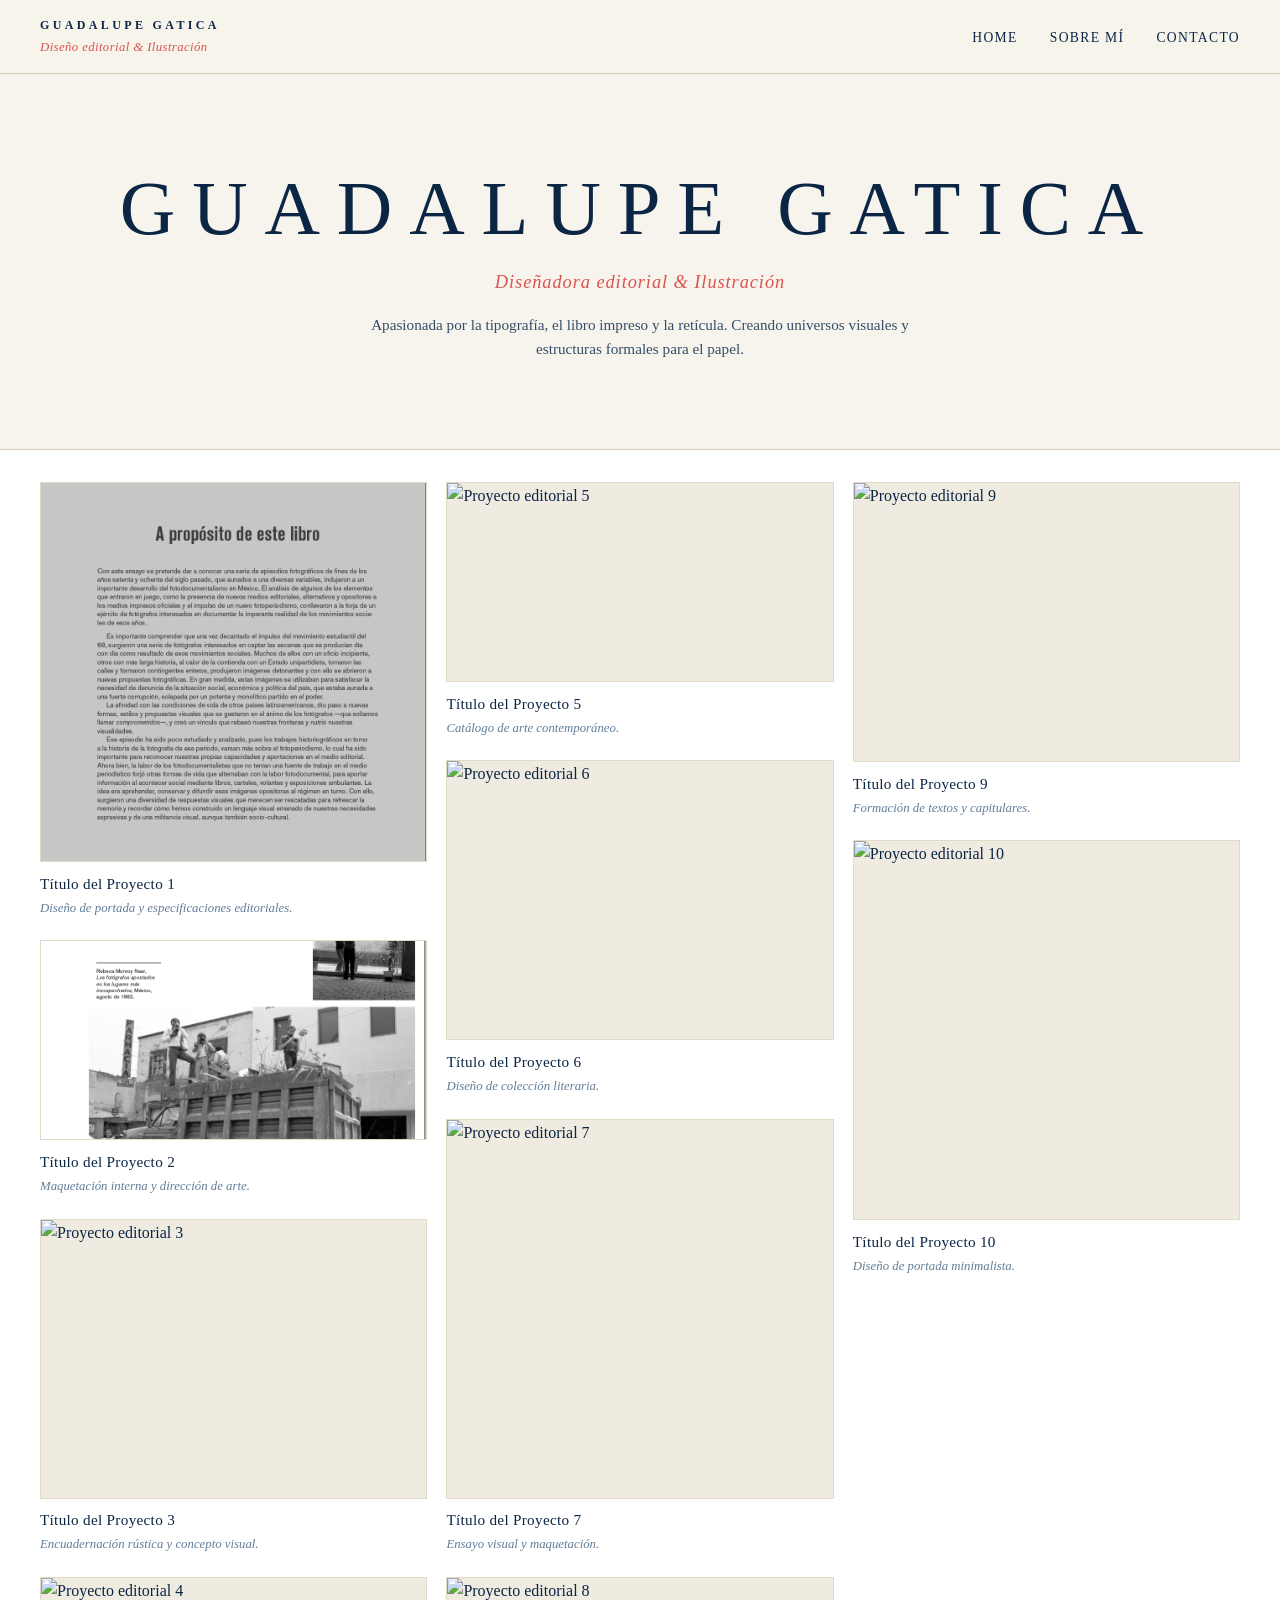
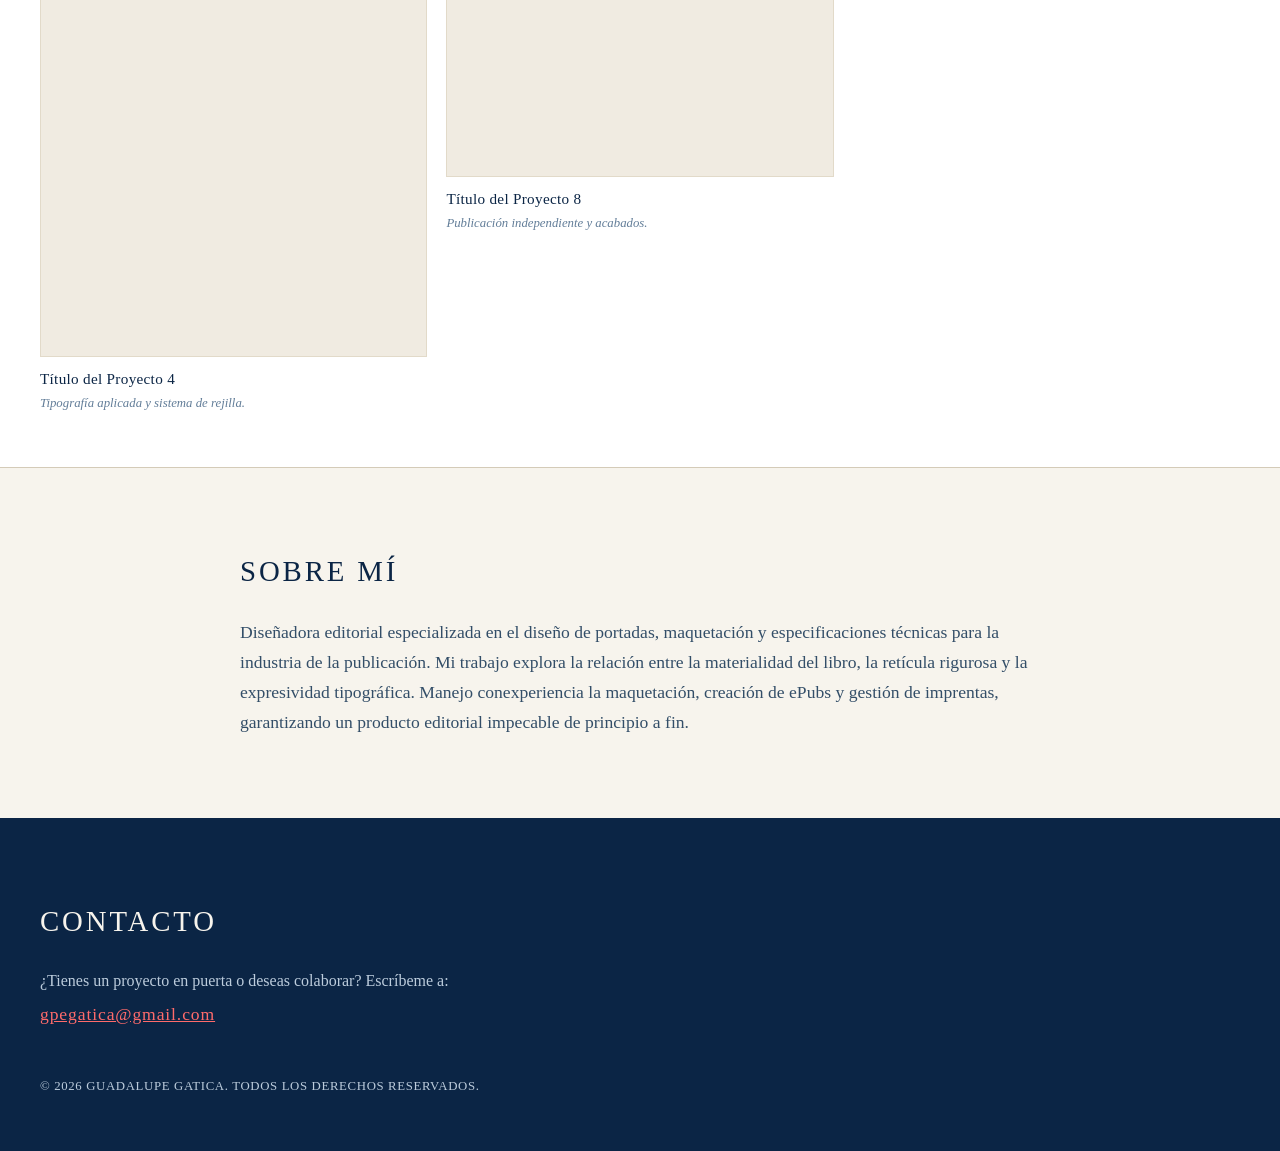
==== commit dc6d4ce0: "Update title and subtitles to include 'Ilustración'" ====
--- a/index.html
+++ b/index.html
@@ -3,7 +3,7 @@
 <head>
     <meta charset="UTF-8">
     <meta name="viewport" content="width=device-width, initial-scale=1.0">
-    <title>Guadalupe Gatica — Diseño Editorial</title>
+    <title>Guadalupe Gatica — Diseño Editorial & Ilustración</title>
     <link rel="stylesheet" href="style.css">
 </head>
 <body>
@@ -13,7 +13,7 @@
         <div class="nav-logo">
             <a href="index.html">
                 <span class="logo-name">Guadalupe Gatica</span>
-                <span class="logo-sub">Diseño editorial</span>
+                <span class="logo-sub">Diseño editorial & Ilustración</span>
             </a>
         </div>
         <ul class="nav-links">
@@ -26,7 +26,7 @@
     <!-- Cabecera / Home (Compacta) -->
     <header id="home" class="header">
         <h1 class="bold-title">Guadalupe Gatica</h1>
-        <p class="subtitle">Diseñadora editorial & de portadas</p>
+        <p class="subtitle">Diseñadora editorial & Ilustración</p>
         <p class="bio">Apasionada por la tipografía, el libro impreso y la retícula. Creando universos visuales y estructuras formales para el papel.</p>
     </header>
 
@@ -180,4 +180,4 @@
     </footer>
 
 </body>
-</html>+</html>
--- a/style.css
+++ b/style.css
@@ -12,8 +12,8 @@
 }
 
 body {
-    background-color: #f8f8f6;
-    color: #1a1a1a;
+    background-color: #f7f4ed; /* Fondo marfil cálido */
+    color: #0b2545; /* Azul petróleo profundo y sofisticado */
     font-family: 'Georgia', 'Times New Roman', Times, serif;
     line-height: 1.6;
 }
@@ -30,15 +30,15 @@
     justify-content: space-between;
     align-items: center;
     padding: 1rem 2.5rem;
-    background-color: rgba(248, 248, 246, 0.95);
+    background-color: rgba(247, 244, 237, 0.95);
     backdrop-filter: blur(5px);
     z-index: 1000;
-    border-bottom: 1px solid #e0e0dc;
+    border-bottom: 1px solid #d4cbb8;
 }
 
 .nav-logo a {
     text-decoration: none;
-    color: #1a1a1a;
+    color: #0b2545;
     display: flex;
     flex-direction: column;
 }
@@ -47,17 +47,17 @@
     font-family: 'Elephant', 'Georgia', serif;
     font-size: 0.75rem;
     font-weight: bold;
-    letter-spacing: 0.28em; /* Mayor separación entre letras solicitada */
+    letter-spacing: 0.28em;
     text-transform: uppercase;
 }
 
 .logo-sub {
     font-family: 'Georgia', serif;
     font-size: 0.8rem;
-    font-style: italic; /* En itálicas */
-    color: #444;
+    font-style: italic;
+    color: #d9534f; /* Toque coral/terracota creativo en el subtítulo */
     letter-spacing: 0.03em;
-    white-space: nowrap; /* Forzar que "diseño editorial" quede en una sola línea */
+    white-space: nowrap;
     margin-top: 0.1rem;
 }
 
@@ -69,7 +69,7 @@
 
 .nav-links a {
     text-decoration: none;
-    color: #1a1a1a;
+    color: #0b2545;
     font-size: 0.85rem;
     text-transform: uppercase;
     letter-spacing: 0.1em;
@@ -77,7 +77,7 @@
 }
 
 .nav-links a:hover {
-    color: #666;
+    color: #d9534f; /* Color llamativo al hacer hover */
 }
 
 /* ==========================================
@@ -91,7 +91,7 @@
     align-items: center;
     text-align: center;
     padding: 7rem 2rem 2rem 2rem;
-    border-bottom: 1px solid #e0e0dc;
+    border-bottom: 1px solid #d4cbb8;
 }
 
 .bold-title {
@@ -102,13 +102,13 @@
     letter-spacing: 0.22em;
     margin-bottom: 1rem;
     line-height: 1.1;
-    color: #111;
+    color: #0b2545;
 }
 
 .subtitle {
     font-size: 1.15rem;
     font-style: italic;
-    color: #444;
+    color: #d9534f; /* Acento creativo */
     margin-bottom: 1rem;
     letter-spacing: 0.05em;
 }
@@ -116,7 +116,7 @@
 .bio {
     max-width: 550px;
     font-size: 0.95rem;
-    color: #555;
+    color: #334e68; /* Tono gris-azulado suave para lectura */
     line-height: 1.6;
 }
 
@@ -127,7 +127,7 @@
     column-count: 3;
     column-gap: 1.2rem;
     padding: 2rem 2.5rem;
-    background-color: #fff;
+    background-color: #ffffff;
 }
 
 .project-card {
@@ -135,7 +135,7 @@
     margin-bottom: 1.2rem;
     display: inline-block;
     width: 100%;
-    background: #fff;
+    background: #ffffff;
 }
 
 .project-link {
@@ -146,7 +146,7 @@
 }
 
 .project-link:hover {
-    opacity: 0.9;
+    opacity: 0.95;
 }
 
 /* Alturas dinámicas compactas */
@@ -165,9 +165,9 @@
 .image-container {
     width: 100%;
     overflow: hidden;
-    background-color: #eee;
+    background-color: #f0ebe1;
     position: relative;
-    border: 1px solid #eaeaea;
+    border: 1px solid #e2dac9;
 }
 
 .image-container img {
@@ -190,12 +190,17 @@
     font-weight: normal;
     letter-spacing: 0.02em;
     margin-bottom: 0.1rem;
-    color: #1a1a1a;
+    color: #0b2545;
+    transition: color 0.3s ease;
+}
+
+.project-card:hover .project-info h2 {
+    color: #d9534f; /* Destaca el título del proyecto en coral al pasar el cursor */
 }
 
 .project-info p {
     font-size: 0.8rem;
-    color: #666;
+    color: #627d98;
     font-style: italic;
 }
 
@@ -211,7 +216,7 @@
 .back-link {
     display: inline-block;
     text-decoration: none;
-    color: #555;
+    color: #627d98;
     font-size: 0.9rem;
     margin-bottom: 1.5rem;
     text-transform: uppercase;
@@ -220,7 +225,7 @@
 }
 
 .back-link:hover {
-    color: #111;
+    color: #d9534f;
 }
 
 .project-detail-title {
@@ -230,11 +235,12 @@
     text-transform: uppercase;
     letter-spacing: 0.1em;
     margin-bottom: 1rem;
+    color: #0b2545;
 }
 
 .project-detail-desc {
     font-size: 1.1rem;
-    color: #555;
+    color: #334e68;
     line-height: 1.7;
     font-style: italic;
 }
@@ -251,8 +257,8 @@
 .detail-image-container {
     width: 100%;
     height: 600px;
-    background-color: #eee;
-    border: 1px solid #eaeaea;
+    background-color: #f0ebe1;
+    border: 1px solid #e2dac9;
     overflow: hidden;
 }
 
@@ -267,8 +273,8 @@
    ========================================== */
 .about-section {
     padding: 5rem 2.5rem;
-    background-color: #f8f8f6;
-    border-top: 1px solid #e0e0dc;
+    background-color: #f7f4ed;
+    border-top: 1px solid #d4cbb8;
     display: flex;
     justify-content: center;
 }
@@ -284,12 +290,13 @@
     letter-spacing: 0.1em;
     margin-bottom: 1.5rem;
     font-weight: normal;
+    color: #0b2545;
 }
 
 .about-content p {
     font-size: 1.1rem;
     line-height: 1.7;
-    color: #333;
+    color: #334e68;
 }
 
 /* ==========================================
@@ -297,21 +304,21 @@
    ========================================== */
 .footer {
     padding: 5rem 2.5rem 3rem 2.5rem;
-    background-color: #111;
-    color: #f8f8f6;
+    background-color: #0b2545; /* Footer profundo con el color principal en oscuro */
+    color: #f7f4ed;
 }
 
 .footer .section-title {
-    color: #f8f8f6;
+    color: #f7f4ed;
 }
 
 .footer p {
-    color: #ccc;
+    color: #bcccdc;
     margin-bottom: 0.4rem;
 }
 
 .email-link {
-    color: #fff;
+    color: #ff6b6b; /* Un tono coral brillante perfecto para llamadas a la acción */
     text-decoration: underline;
     font-size: 1.1rem;
     letter-spacing: 0.05em;
@@ -319,13 +326,13 @@
 }
 
 .email-link:hover {
-    opacity: 0.7;
+    opacity: 0.8;
 }
 
 .copyright {
     margin-top: 3rem;
     font-size: 0.8rem;
-    color: #777;
+    color: #829ab1;
     letter-spacing: 0.05em;
     text-transform: uppercase;
 }
@@ -368,4 +375,4 @@
         padding-left: 1.5rem;
         padding-right: 1.5rem;
     }
-}+}
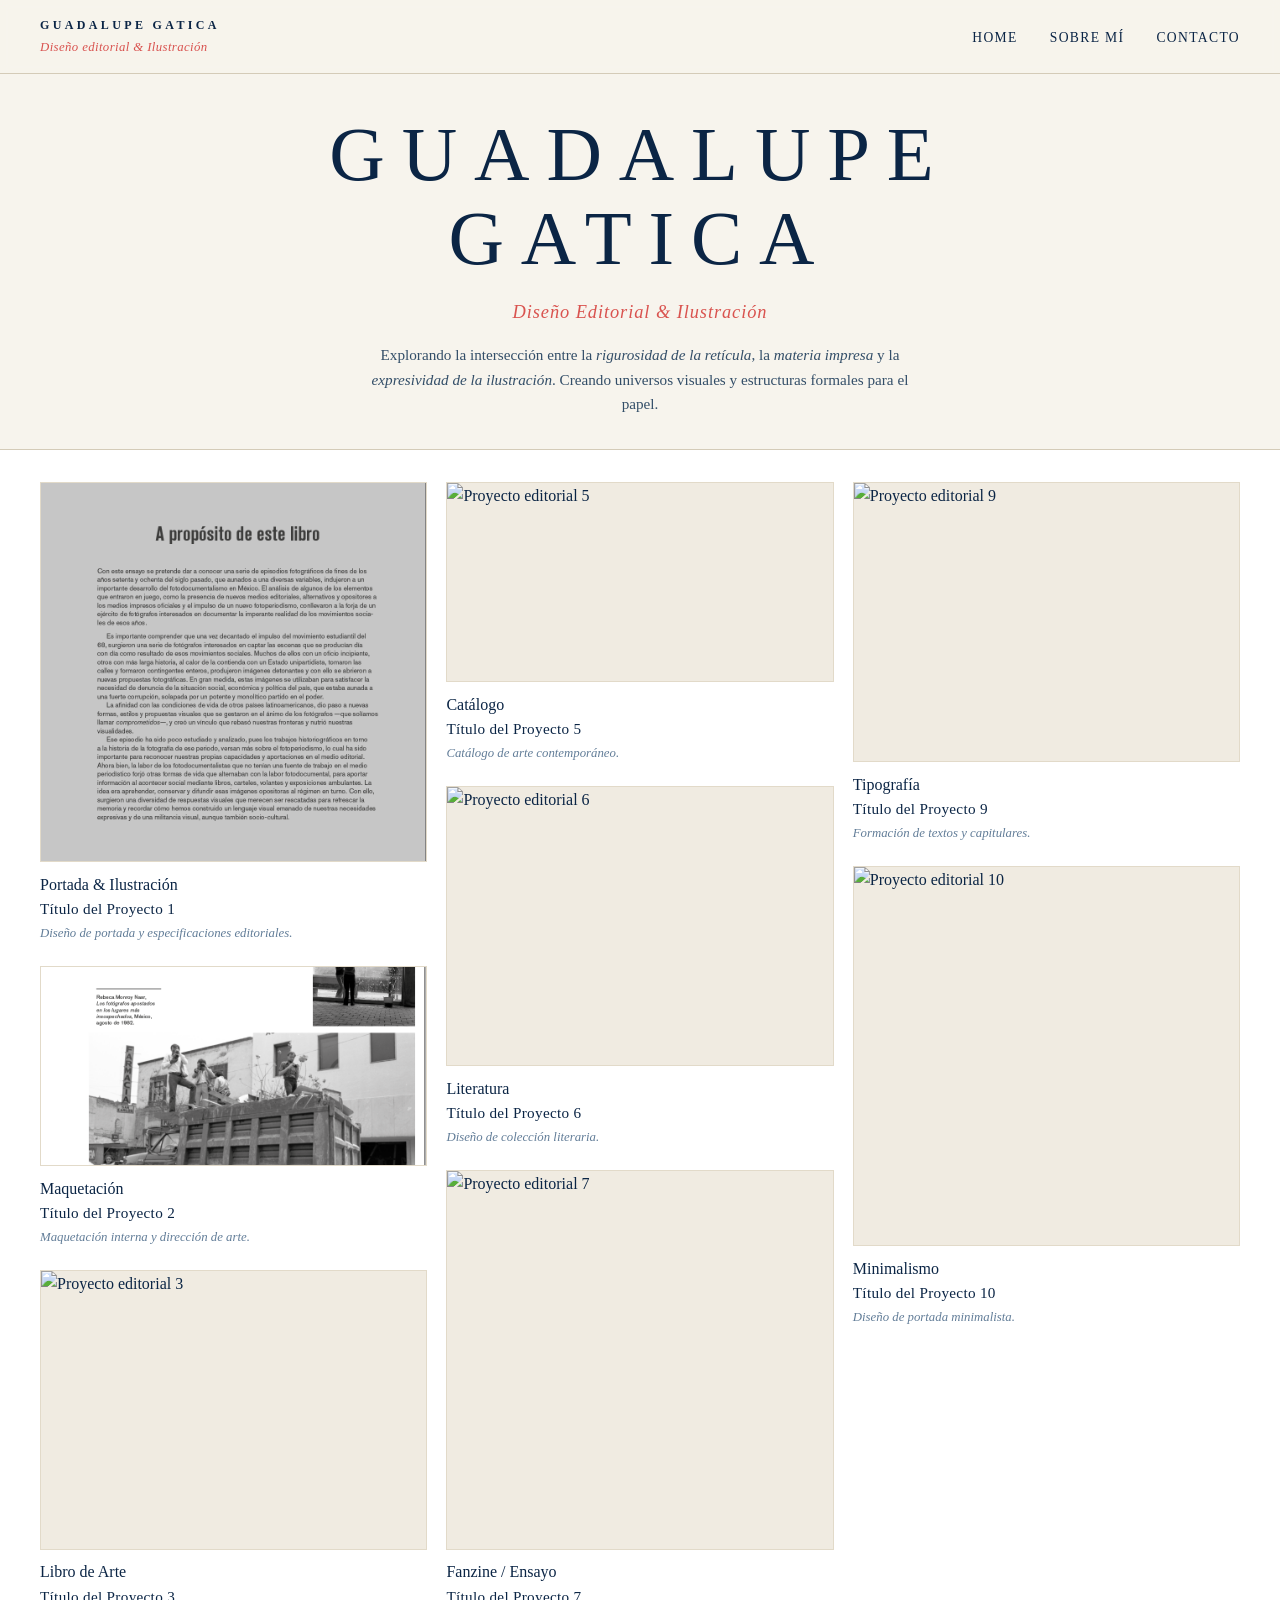
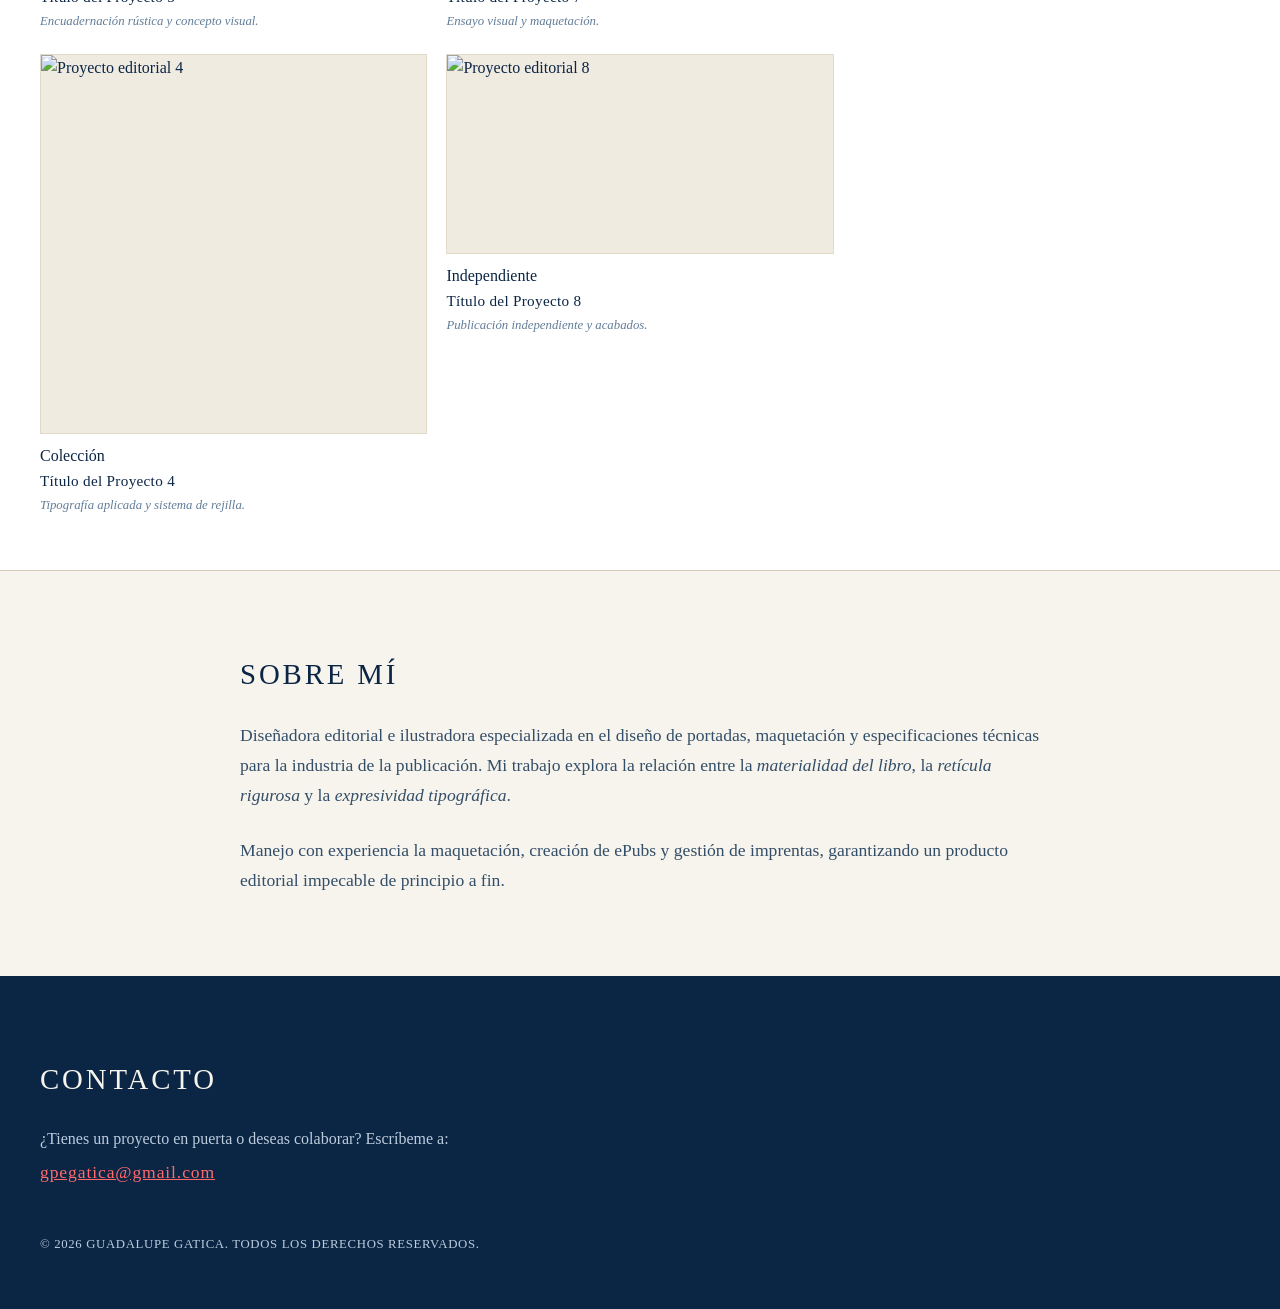
==== commit 596d0a69: "Refactor navigation and enhance content sections Updated navigation links to use fragment identifier" ====
--- a/index.html
+++ b/index.html
@@ -17,21 +17,24 @@
             </a>
         </div>
         <ul class="nav-links">
-            <li><a href="index.html#home">Home</a></li>
-            <li><a href="index.html#sobre-mi">Sobre mí</a></li>
-            <li><a href="index.html#contacto">Contacto</a></li>
+            <li><a href="#home">Home</a></li>
+            <li><a href="#sobre-mi">Sobre mí</a></li>
+            <li><a href="#contacto">Contacto</a></li>
         </ul>
     </nav>
 
-    <!-- Cabecera / Home (Compacta) -->
+    <!-- Cabecera / Home (Compacta y Dinámica) -->
     <header id="home" class="header">
-        <h1 class="bold-title">Guadalupe Gatica</h1>
-        <p class="subtitle">Diseñadora editorial & Ilustración</p>
-        <p class="bio">Apasionada por la tipografía, el libro impreso y la retícula. Creando universos visuales y estructuras formales para el papel.</p>
+        <h1 class="bold-title">Guadalupe<br>Gatica</h1>
+        <p class="subtitle">Diseño Editorial <span>&amp;</span> Ilustración</p>
+        <p class="bio">
+            Explorando la intersección entre la <em>rigurosidad de la retícula</em>, la <em>materia impresa</em> y la <em>expresividad de la ilustración</em>. Creando universos visuales y estructuras formales para el papel.
+        </p>
     </header>
 
-    <!-- Galería Compacta (10 proyectos con enlace a su subsección) -->
+    <!-- Galería Compacta (10 proyectos con etiquetas creativas) -->
     <main class="gallery">
+        
         <!-- Proyecto 1 -->
         <article class="project-card size-tall">
             <a href="proyecto1.html" class="project-link">
@@ -39,6 +42,7 @@
                     <img src="images/proyecto1.jpg" alt="Proyecto editorial 1" loading="lazy">
                 </div>
                 <div class="project-info">
+                    <span class="project-tag">Portada &amp; Ilustración</span>
                     <h2>Título del Proyecto 1</h2>
                     <p>Diseño de portada y especificaciones editoriales.</p>
                 </div>
@@ -52,6 +56,7 @@
                     <img src="images/proyecto2.jpg" alt="Proyecto editorial 2" loading="lazy">
                 </div>
                 <div class="project-info">
+                    <span class="project-tag">Maquetación</span>
                     <h2>Título del Proyecto 2</h2>
                     <p>Maquetación interna y dirección de arte.</p>
                 </div>
@@ -65,6 +70,7 @@
                     <img src="images/proyecto3.jpg" alt="Proyecto editorial 3" loading="lazy">
                 </div>
                 <div class="project-info">
+                    <span class="project-tag">Libro de Arte</span>
                     <h2>Título del Proyecto 3</h2>
                     <p>Encuadernación rústica y concepto visual.</p>
                 </div>
@@ -78,6 +84,7 @@
                     <img src="images/proyecto4.jpg" alt="Proyecto editorial 4" loading="lazy">
                 </div>
                 <div class="project-info">
+                    <span class="project-tag">Colección</span>
                     <h2>Título del Proyecto 4</h2>
                     <p>Tipografía aplicada y sistema de rejilla.</p>
                 </div>
@@ -91,6 +98,7 @@
                     <img src="images/proyecto5.jpg" alt="Proyecto editorial 5" loading="lazy">
                 </div>
                 <div class="project-info">
+                    <span class="project-tag">Catálogo</span>
                     <h2>Título del Proyecto 5</h2>
                     <p>Catálogo de arte contemporáneo.</p>
                 </div>
@@ -104,6 +112,7 @@
                     <img src="images/proyecto6.jpg" alt="Proyecto editorial 6" loading="lazy">
                 </div>
                 <div class="project-info">
+                    <span class="project-tag">Literatura</span>
                     <h2>Título del Proyecto 6</h2>
                     <p>Diseño de colección literaria.</p>
                 </div>
@@ -117,6 +126,7 @@
                     <img src="images/proyecto7.jpg" alt="Proyecto editorial 7" loading="lazy">
                 </div>
                 <div class="project-info">
+                    <span class="project-tag">Fanzine / Ensayo</span>
                     <h2>Título del Proyecto 7</h2>
                     <p>Ensayo visual y maquetación.</p>
                 </div>
@@ -130,6 +140,7 @@
                     <img src="images/proyecto8.jpg" alt="Proyecto editorial 8" loading="lazy">
                 </div>
                 <div class="project-info">
+                    <span class="project-tag">Independiente</span>
                     <h2>Título del Proyecto 8</h2>
                     <p>Publicación independiente y acabados.</p>
                 </div>
@@ -143,6 +154,7 @@
                     <img src="images/proyecto9.jpg" alt="Proyecto editorial 9" loading="lazy">
                 </div>
                 <div class="project-info">
+                    <span class="project-tag">Tipografía</span>
                     <h2>Título del Proyecto 9</h2>
                     <p>Formación de textos y capitulares.</p>
                 </div>
@@ -156,6 +168,7 @@
                     <img src="images/proyecto10.jpg" alt="Proyecto editorial 10" loading="lazy">
                 </div>
                 <div class="project-info">
+                    <span class="project-tag">Minimalismo</span>
                     <h2>Título del Proyecto 10</h2>
                     <p>Diseño de portada minimalista.</p>
                 </div>
@@ -167,7 +180,13 @@
     <section id="sobre-mi" class="about-section">
         <div class="about-content">
             <h2 class="section-title">Sobre mí</h2>
-            <p>Diseñadora editorial especializada en el diseño de portadas, maquetación y especificaciones técnicas para la industria de la publicación. Mi trabajo explora la relación entre la materialidad del libro, la retícula rigurosa y la expresividad tipográfica. Manejo conexperiencia la maquetación, creación de ePubs y gestión de imprentas, garantizando un producto editorial impecable de principio a fin.</p>
+            <p>
+                Diseñadora editorial e ilustradora especializada en el diseño de portadas, maquetación y especificaciones técnicas para la industria de la publicación. Mi trabajo explora la relación entre la <em>materialidad del libro</em>, la <em>retícula rigurosa</em> y la <em>expresividad tipográfica</em>.
+            </p>
+            <br>
+            <p>
+                Manejo con experiencia la maquetación, creación de ePubs y gestión de imprentas, garantizando un producto editorial impecable de principio a fin.
+            </p>
         </div>
     </section>
 
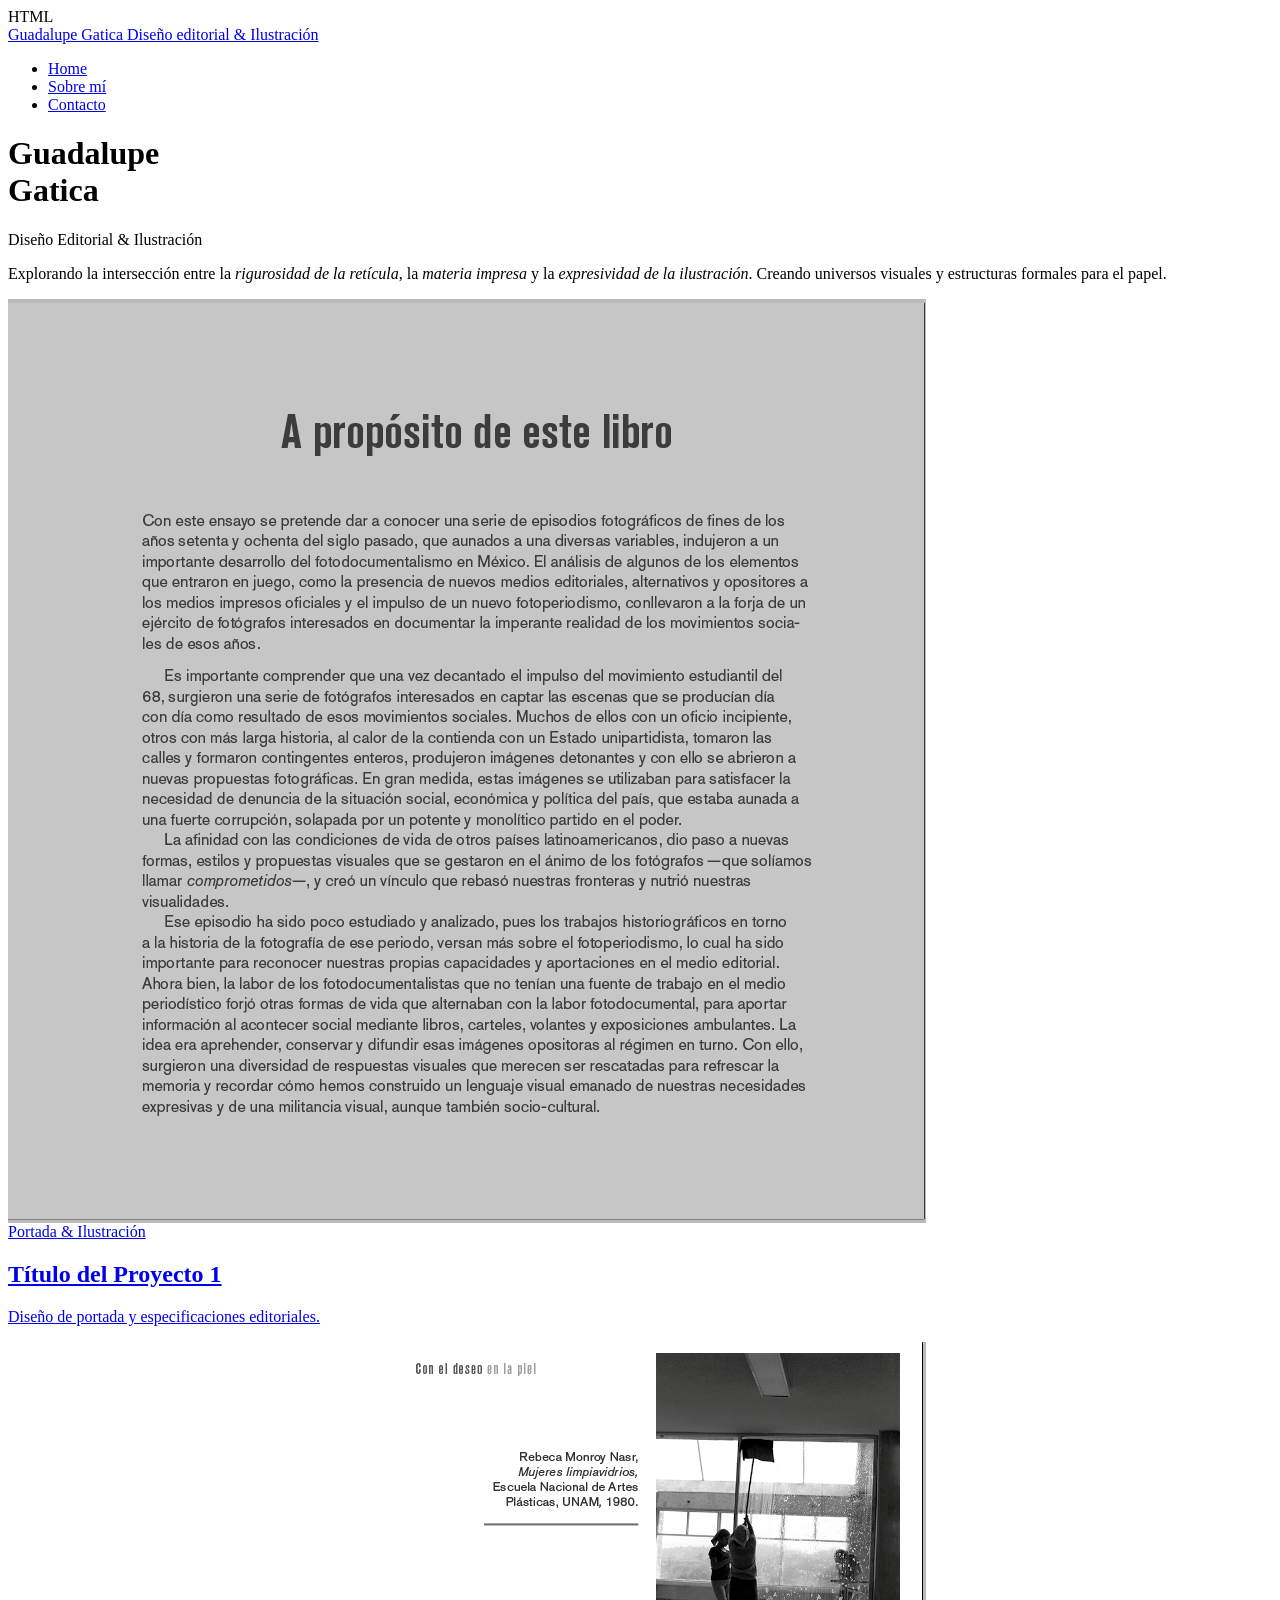
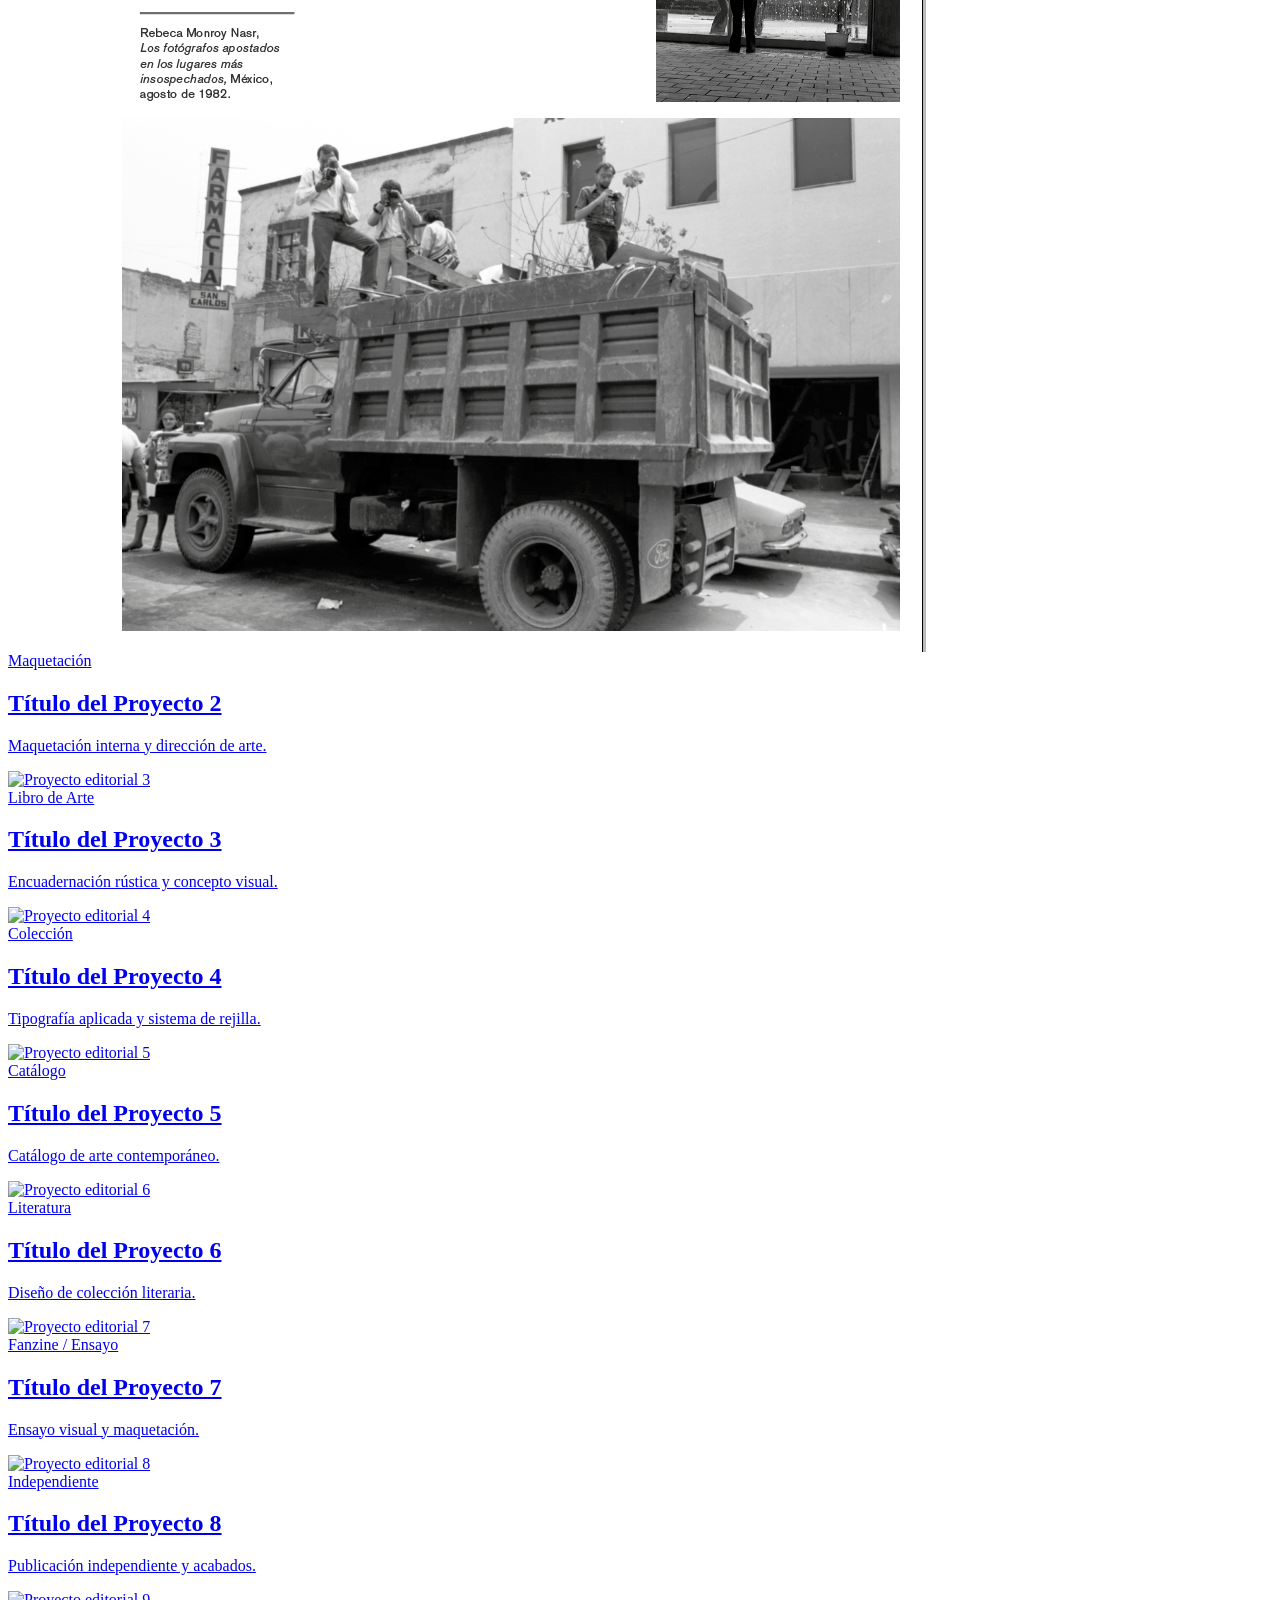
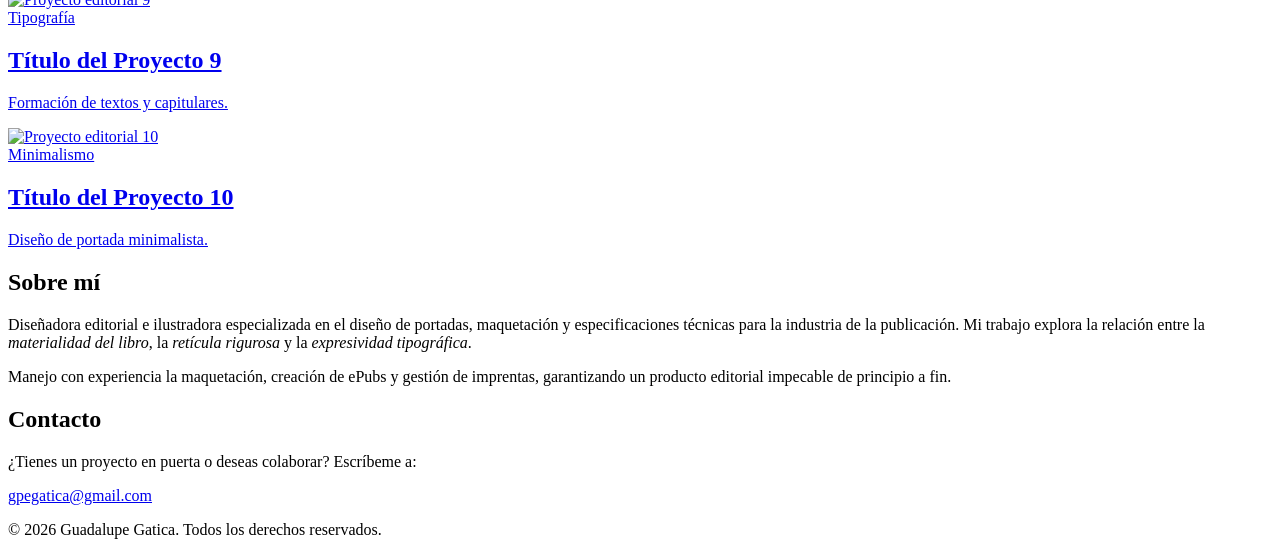
==== commit d837459e: "Update index.html" ====
--- a/index.html
+++ b/index.html
@@ -1,3 +1,4 @@
+HTML
 <!DOCTYPE html>
 <html lang="es">
 <head>
@@ -183,8 +184,7 @@
             <p>
                 Diseñadora editorial e ilustradora especializada en el diseño de portadas, maquetación y especificaciones técnicas para la industria de la publicación. Mi trabajo explora la relación entre la <em>materialidad del libro</em>, la <em>retícula rigurosa</em> y la <em>expresividad tipográfica</em>.
             </p>
-            <br>
-            <p>
+            <p style="margin-top: 1rem;">
                 Manejo con experiencia la maquetación, creación de ePubs y gestión de imprentas, garantizando un producto editorial impecable de principio a fin.
             </p>
         </div>
--- a/style.css
+++ b/style.css
@@ -1,378 +1,217 @@
-/* ==========================================
-   RESET & CONFIGURACIÓN GENERAL
-   ========================================== */
-* {
-    margin: 0;
-    padding: 0;
-    box-sizing: border-box;
-}
-
-html {
-    scroll-behavior: smooth;
-}
-
-body {
-    background-color: #f7f4ed; /* Fondo marfil cálido */
-    color: #0b2545; /* Azul petróleo profundo y sofisticado */
-    font-family: 'Georgia', 'Times New Roman', Times, serif;
-    line-height: 1.6;
-}
-
-/* ==========================================
-   NAVEGACIÓN SUPERIOR
-   ========================================== */
-.navbar {
-    position: fixed;
-    top: 0;
-    left: 0;
-    width: 100%;
-    display: flex;
-    justify-content: space-between;
-    align-items: center;
-    padding: 1rem 2.5rem;
-    background-color: rgba(247, 244, 237, 0.95);
-    backdrop-filter: blur(5px);
-    z-index: 1000;
-    border-bottom: 1px solid #d4cbb8;
-}
-
-.nav-logo a {
-    text-decoration: none;
-    color: #0b2545;
-    display: flex;
-    flex-direction: column;
-}
-
-.logo-name {
-    font-family: 'Elephant', 'Georgia', serif;
-    font-size: 0.75rem;
-    font-weight: bold;
-    letter-spacing: 0.28em;
-    text-transform: uppercase;
-}
-
-.logo-sub {
-    font-family: 'Georgia', serif;
-    font-size: 0.8rem;
-    font-style: italic;
-    color: #d9534f; /* Toque coral/terracota creativo en el subtítulo */
-    letter-spacing: 0.03em;
-    white-space: nowrap;
-    margin-top: 0.1rem;
-}
-
-.nav-links {
-    list-style: none;
-    display: flex;
-    gap: 2rem;
-}
-
-.nav-links a {
-    text-decoration: none;
-    color: #0b2545;
-    font-size: 0.85rem;
+<!DOCTYPE html>
+<html lang="es">
+<head>
+    <meta charset="UTF-8">
+    <meta name="viewport" content="width=device-width, initial-scale=1.0">
+    <title>Guadalupe Gatica — Diseño Editorial & Ilustración</title>
+    <link rel="stylesheet" href="style.css">
+</head>
+<body>
+
+    <!-- Menú de Navegación Superior -->
+    <nav class="navbar">
+        <div class="nav-logo">
+            <a href="index.html">
+                <span class="logo-name">Guadalupe Gatica</span>
+                <span class="logo-sub">Diseño editorial & Ilustración</span>
+            </a>
+        </div>
+        <ul class="nav-links">
+            <li><a href="#proyectos">Proyectos</a></li>
+            <li><a href="#sobre-mi">Sobre mí</a></li>
+            <li><a href="#contacto">Contacto</a></li>
+        </ul>
+    </nav>
+
+    <!-- Cabecera / Home (Dinámica y Editorial) -->
+    <header id="home" class="header">
+        <h1 class="bold-title">Guadalupe<br>Gatica</h1>
+        <p class="subtitle">Diseño Editorial <span>&</span> Ilustración</p>
+        <p class="bio">
+            Explorando la intersección entre la <em>rigurosidad de la retícula</em>, la <em>materia impresa</em> y la <em>expresividad de la ilustración</em>. Creando objetos de lectura visualmente únicos.
+        </p>
+    </header>
+
+    <!-- Galería de Proyectos (Compacta y Categorizada) -->
+    <main id="proyectos" class="gallery">
+        
+        <!-- Proyecto 1 -->
+        <article class="project-card size-tall">
+            <a href="proyecto1.html" class="project-link">
+                <div class="image-container">
+                    <img src="images/proyecto1.jpg" alt="Proyecto editorial 1" loading="lazy">
+                </div>
+                <div class="project-info">
+                    <span class="project-tag">Portada & Ilustración</span>
+                    <h2>Título del Proyecto 1</h2>
+                    <p>Concepto visual y diseño de cubierta.</p>
+                </div>
+            </a>
+        </article>
+
+        <!-- Proyecto 2 -->
+        <article class="project-card size-short">
+            <a href="proyecto2.html" class="project-link">
+                <div class="image-container">
+                    <img src="images/proyecto2.jpg" alt="Proyecto editorial 2" loading="lazy">
+                </div>
+                <div class="project-info">
+                    <span class="project-tag">Maquetación</span>
+                    <h2>Título del Proyecto 2</h2>
+                    <p>Diseño interior y sistema tipográfico.</p>
+                </div>
+            </a>
+        </article>
+
+        <!-- Proyecto 3 -->
+        <article class="project-card size-medium">
+            <a href="proyecto3.html" class="project-link">
+                <div class="image-container">
+                    <img src="images/proyecto3.jpg" alt="Proyecto editorial 3" loading="lazy">
+                </div>
+                <div class="project-info">
+                    <span class="project-tag">Libro de Arte</span>
+                    <h2>Título del Proyecto 3</h2>
+                    <p>Encuadernación rústica y dirección de arte.</p>
+                </div>
+            </a>
+        </article>
+
+        <!-- Proyecto 4 -->
+        <article class="project-card size-tall">
+            <a href="proyecto4.html" class="project-link">
+                <div class="image-container">
+                    <img src="images/proyecto4.jpg" alt="Proyecto editorial 4" loading="lazy">
+                </div>
+                <div class="project-info">
+                    <span class="project-tag">Colección Editorial</span>
+                    <h2>Título del Proyecto 4</h2>
+                    <p>Sistema de rejilla y tipografía custom.</p>
+                </div>
+            </a>
+        </article>
+
+        <!-- Proyecto 5 -->
+        <article class="project-card size-short">
+            <a href="proyecto5.html" class="project-link">
+                <div class="image-container">
+                    <img src="images/proyecto5.jpg" alt="Proyecto editorial 5" loading="lazy">
+                </div>
+                <div class="project-info">
+                    <span class="project-tag">Ilustración & Ensayo</span>
+                    <h2>Título del Proyecto 5</h2>
+                    <p>Catálogo de arte contemporáneo.</p>
+                </div>
+            </a>
+        </article>
+
+        <!-- Proyecto 6 -->
+        <article class="project-card size-medium">
+            <a href="proyecto6.html" class="project-link">
+                <div class="image-container">
+                    <img src="images/proyecto6.jpg" alt="Proyecto editorial 6" loading="lazy">
+                </div>
+                <div class="project-info">
+                    <span class="project-tag">Diseño de Portada</span>
+                    <h2>Título del Proyecto 6</h2>
+                    <p>Diseño de colección literaria.</p>
+                </div>
+            </a>
+        </article>
+
+        <!-- Proyecto 7 -->
+        <article class="project-card size-tall">
+            <a href="proyecto7.html" class="project-link">
+                <div class="image-container">
+                    <img src="images/proyecto7.jpg" alt="Proyecto editorial 7" loading="lazy">
+                </div>
+                <div class="project-info">
+                    <span class="project-tag">Publicación Fanzine</span>
+                    <h2>Título del Proyecto 7</h2>
+                    <p>Ensayo visual y maquetación experimental.</p>
+                </div>
+            </a>
+        </article>
+
+        <!-- Proyecto 8 -->
+        <article class="project-card size-short">
+            <a href="proyecto8.html" class="project-link">
+                <div class="image-container">
+                    <img src="images/proyecto8.jpg" alt="Proyecto editorial 8" loading="lazy">
+                </div>
+                <div class="project-info">
+                    <span class="project-tag">Edición Independiente</span>
+                    <h2>Título del Proyecto 8</h2>
+                    <p>Publicación independiente y acabados en prensa.</p>
+                </div>
+            </a>
+        </article>
+
+        <!-- Proyecto 9 -->
+        <article class="project-card size-medium">
+            <a href="proyecto9.html" class="project-link">
+                <div class="image-container">
+                    <img src="images/proyecto9.jpg" alt="Proyecto editorial 9" loading="lazy">
+                </div>
+                <div class="project-info">
+                    <span class="project-tag">Tipografía & Arte</span>
+                    <h2>Título del Proyecto 9</h2>
+                    <p>Formación de textos y capitulares ilustradas.</p>
+                </div>
+            </a>
+        </article>
+
+        <!-- Proyecto 10 -->
+        <article class="project-card size-tall">
+            <a href="proyecto10.html" class="project-link">
+                <div class="image-container">
+                    <img src="images/proyecto10.jpg" alt="Proyecto editorial 10" loading="lazy">
+                </div>
+                <div class="project-info">
+                    <span class="project-tag">Cubierta Minimalista</span>
+                    <h2>Título del Proyecto 10</h2>
+                    <p>Diseño de portada con enfoque en espacio negativo.</p>
+                </div>
+            </a>
+        </article>
+
+    </main>
+
+    <!-- Sección Sobre Mí -->
+    <section id="sobre-mi" class="about-section">
+        <div class="about-content">
+            <h2 class="section-title">Sobre mí</h2>
+            <p>
+                Diseñadora editorial e ilustradora especializada en el <strong>diseño de portadas, maquetación y especificaciones técnicas</strong> para la industria del libro y publicaciones independientes.
+            </p>
+            <br>
+            <p>
+                Mi trabajo explora la relación directa entre la <em>materialidad del objeto impreso</em>, la estructura formal de la retícula y el lenguaje de la ilustración. Domino el proceso completo de producción: desde la conceptualización y maquetación, pasando por la creación de ePubs, hasta la supervisión directa en imprenta.
+            </p>
+        </div>
+    </section>
+
+    <!-- Sección Contacto / Footer -->
+    <footer id="contacto" class="footer">
+        <div class="footer-content">
+            <h2 class="section-title">¿Trabajamos juntos?</h2>
+            <p>Disponible para comisiones de cubiertas, maquetación de libros o proyectos ilustrados:</p>
+            <p><a href="mailto:gpegatica@gmail.com" class="email-link">gpegatica@gmail.com</a></p>
+            <p class="copyright">© 2026 Guadalupe Gatica — Todos los derechos reservados.</p>
+        </div>
+    </footer>
+
+/* Estilo complementario para etiquetas de proyecto */
+.project-tag {
+    display: inline-block;
+    font-size: 0.68rem;
     text-transform: uppercase;
     letter-spacing: 0.1em;
-    transition: color 0.3s ease;
+    color: #d9534f;
+    font-family: sans-serif;
+    font-weight: 600;
+    margin-bottom: 0.2rem;
 }
 
-.nav-links a:hover {
-    color: #d9534f; /* Color llamativo al hacer hover */
-}
-
-/* ==========================================
-   CABECERA / HOME (Compacta)
-   ========================================== */
-.header {
-    min-height: 50vh;
-    display: flex;
-    flex-direction: column;
-    justify-content: center;
-    align-items: center;
-    text-align: center;
-    padding: 7rem 2rem 2rem 2rem;
-    border-bottom: 1px solid #d4cbb8;
-}
-
-.bold-title {
-    font-family: 'Elephant', 'Georgia', serif;
-    font-size: clamp(2.5rem, 6vw, 5.5rem);
-    font-weight: normal;
-    text-transform: uppercase;
-    letter-spacing: 0.22em;
-    margin-bottom: 1rem;
-    line-height: 1.1;
-    color: #0b2545;
-}
-
-.subtitle {
-    font-size: 1.15rem;
-    font-style: italic;
-    color: #d9534f; /* Acento creativo */
-    margin-bottom: 1rem;
-    letter-spacing: 0.05em;
-}
-
-.bio {
-    max-width: 550px;
-    font-size: 0.95rem;
-    color: #334e68; /* Tono gris-azulado suave para lectura */
-    line-height: 1.6;
-}
-
-/* ==========================================
-   GALERÍA COMPACTA (10 proyectos)
-   ========================================== */
-.gallery {
-    column-count: 3;
-    column-gap: 1.2rem;
-    padding: 2rem 2.5rem;
-    background-color: #ffffff;
-}
-
-.project-card {
-    break-inside: avoid;
-    margin-bottom: 1.2rem;
-    display: inline-block;
-    width: 100%;
-    background: #ffffff;
-}
-
-.project-link {
-    text-decoration: none;
-    color: inherit;
-    display: block;
-    transition: opacity 0.3s ease;
-}
-
-.project-link:hover {
-    opacity: 0.95;
-}
-
-/* Alturas dinámicas compactas */
-.size-tall .image-container {
-    height: 380px;
-}
-
-.size-medium .image-container {
-    height: 280px;
-}
-
-.size-short .image-container {
-    height: 200px;
-}
-
-.image-container {
-    width: 100%;
-    overflow: hidden;
-    background-color: #f0ebe1;
-    position: relative;
-    border: 1px solid #e2dac9;
-}
-
-.image-container img {
-    width: 100%;
-    height: 100%;
-    object-fit: cover;
-    transition: transform 0.6s cubic-bezier(0.16, 1, 0.3, 1);
-}
-
-.project-card:hover .image-container img {
-    transform: scale(1.03);
-}
-
-.project-info {
-    padding: 0.6rem 0 0.2rem 0;
-}
-
-.project-info h2 {
-    font-size: 0.95rem;
-    font-weight: normal;
-    letter-spacing: 0.02em;
-    margin-bottom: 0.1rem;
-    color: #0b2545;
-    transition: color 0.3s ease;
-}
-
-.project-card:hover .project-info h2 {
-    color: #d9534f; /* Destaca el título del proyecto en coral al pasar el cursor */
-}
-
-.project-info p {
-    font-size: 0.8rem;
-    color: #627d98;
-    font-style: italic;
-}
-
-/* ==========================================
-   ESTILOS PARA LAS SUBSECCIONES DE DETALLE
-   ========================================== */
-.project-detail-header {
-    padding: 8rem 2.5rem 2rem 2.5rem;
-    max-width: 900px;
-    margin: 0 auto;
-}
-
-.back-link {
-    display: inline-block;
-    text-decoration: none;
-    color: #627d98;
-    font-size: 0.9rem;
-    margin-bottom: 1.5rem;
-    text-transform: uppercase;
-    letter-spacing: 0.05em;
-    transition: color 0.3s ease;
-}
-
-.back-link:hover {
-    color: #d9534f;
-}
-
-.project-detail-title {
-    font-family: 'Elephant', 'Georgia', serif;
-    font-size: clamp(2rem, 4vw, 3.5rem);
-    font-weight: normal;
-    text-transform: uppercase;
-    letter-spacing: 0.1em;
-    margin-bottom: 1rem;
-    color: #0b2545;
-}
-
-.project-detail-desc {
-    font-size: 1.1rem;
-    color: #334e68;
-    line-height: 1.7;
-    font-style: italic;
-}
-
-.project-gallery {
-    max-width: 1200px;
-    margin: 0 auto;
-    padding: 2rem 2.5rem 5rem 2.5rem;
-    display: flex;
-    flex-direction: column;
-    gap: 2rem;
-}
-
-.detail-image-container {
-    width: 100%;
-    height: 600px;
-    background-color: #f0ebe1;
-    border: 1px solid #e2dac9;
-    overflow: hidden;
-}
-
-.detail-image-container img {
-    width: 100%;
-    height: 100%;
-    object-fit: cover;
-}
-
-/* ==========================================
-   SECCIÓN SOBRE MÍ
-   ========================================== */
-.about-section {
-    padding: 5rem 2.5rem;
-    background-color: #f7f4ed;
-    border-top: 1px solid #d4cbb8;
-    display: flex;
-    justify-content: center;
-}
-
-.about-content {
-    max-width: 800px;
-}
-
-.section-title {
-    font-family: 'Elephant', 'Georgia', serif;
-    font-size: 1.8rem;
-    text-transform: uppercase;
-    letter-spacing: 0.1em;
-    margin-bottom: 1.5rem;
-    font-weight: normal;
-    color: #0b2545;
-}
-
-.about-content p {
-    font-size: 1.1rem;
-    line-height: 1.7;
-    color: #334e68;
-}
-
-/* ==========================================
-   FOOTER / CONTACTO
-   ========================================== */
-.footer {
-    padding: 5rem 2.5rem 3rem 2.5rem;
-    background-color: #0b2545; /* Footer profundo con el color principal en oscuro */
-    color: #f7f4ed;
-}
-
-.footer .section-title {
-    color: #f7f4ed;
-}
-
-.footer p {
-    color: #bcccdc;
-    margin-bottom: 0.4rem;
-}
-
-.email-link {
-    color: #ff6b6b; /* Un tono coral brillante perfecto para llamadas a la acción */
-    text-decoration: underline;
-    font-size: 1.1rem;
-    letter-spacing: 0.05em;
-    transition: opacity 0.3s ease;
-}
-
-.email-link:hover {
-    opacity: 0.8;
-}
-
-.copyright {
-    margin-top: 3rem;
-    font-size: 0.8rem;
-    color: #829ab1;
-    letter-spacing: 0.05em;
-    text-transform: uppercase;
-}
-
-/* ==========================================
-   DISEÑO RESPONSIVO (Móviles y Tablets)
-   ========================================== */
-@media (max-width: 1024px) {
-    .gallery {
-        column-count: 2;
-    }
-}
-
-@media (max-width: 768px) {
-    .navbar {
-        padding: 1rem 1.5rem;
-    }
-    
-    .nav-links {
-        display: none; 
-    }
-
-    .gallery {
-        column-count: 1;
-        padding: 1.5rem;
-        column-gap: 0;
-    }
-
-    .size-tall .image-container,
-    .size-medium .image-container,
-    .size-short .image-container {
-        height: 260px; 
-    }
-
-    .detail-image-container {
-        height: 350px;
-    }
-
-    .header, .about-section, .footer, .project-detail-header, .project-gallery {
-        padding-left: 1.5rem;
-        padding-right: 1.5rem;
-    }
-}
+</body>
+</html>
